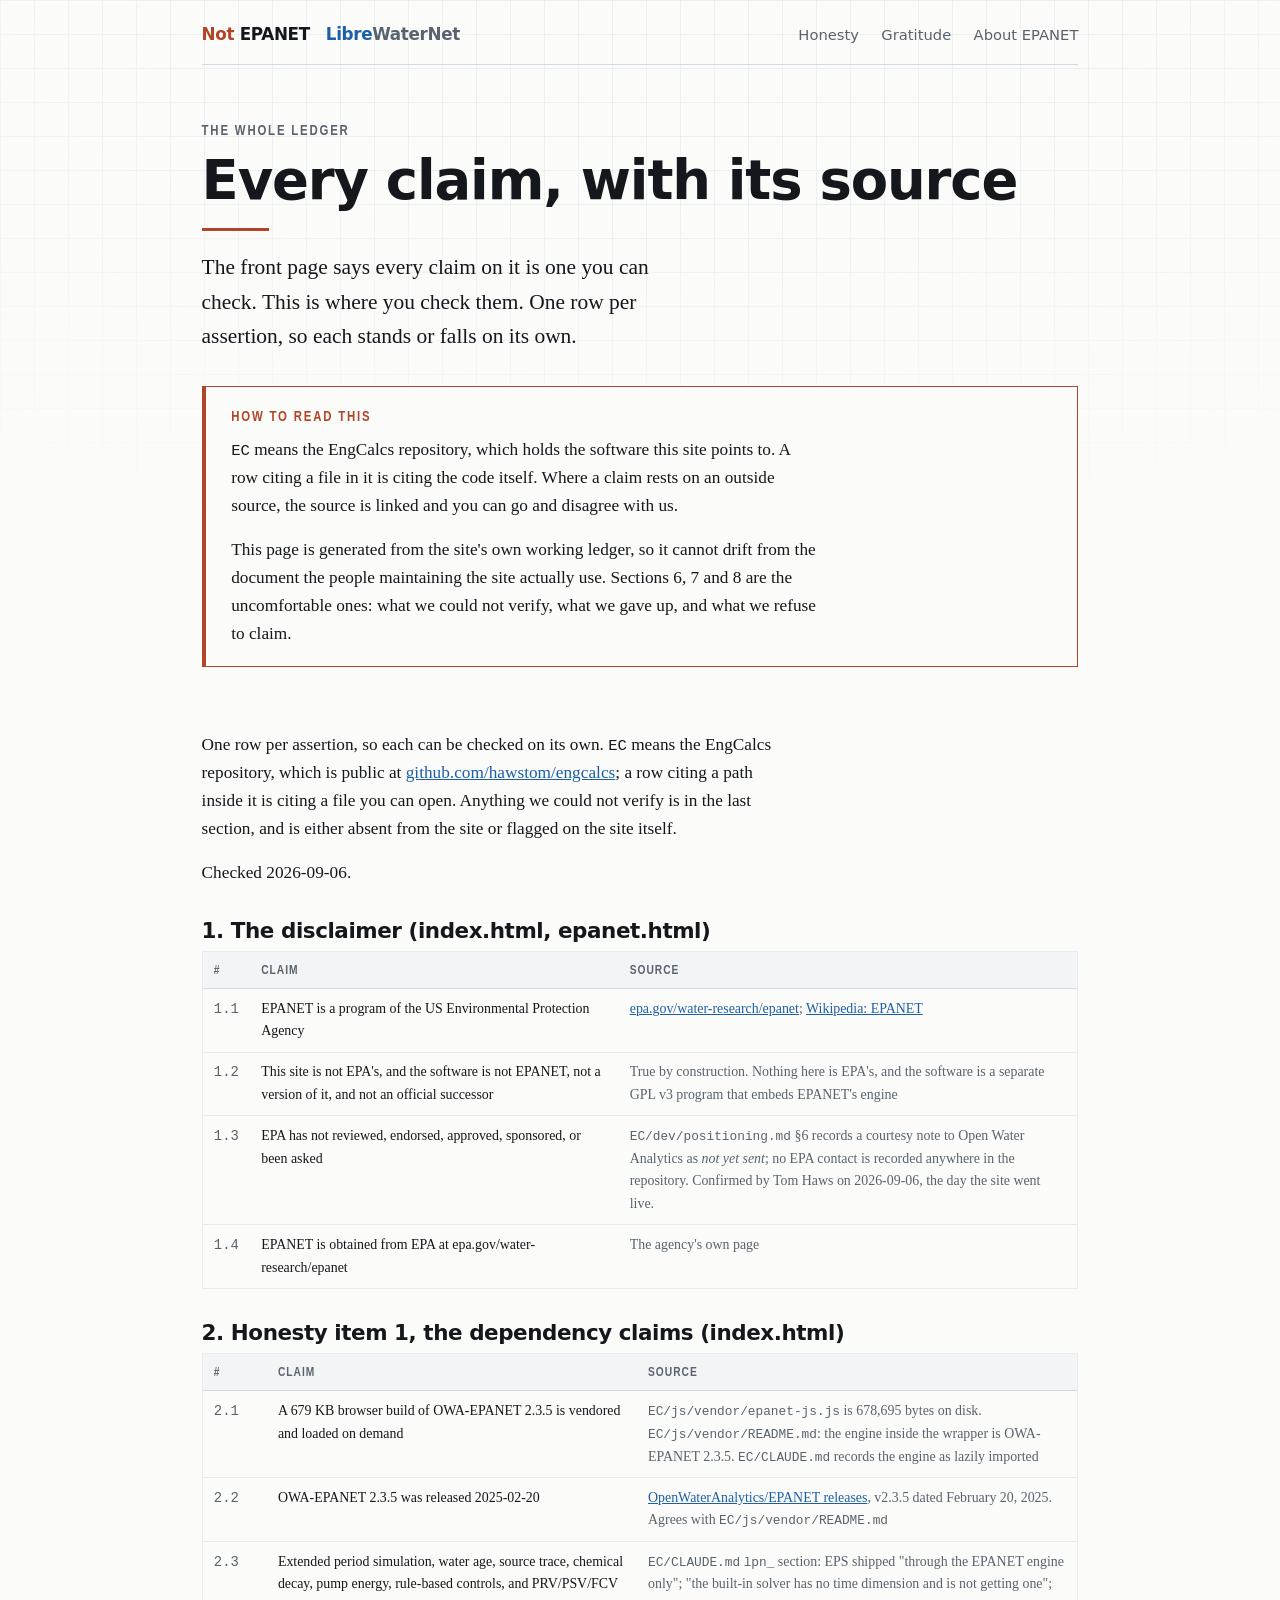
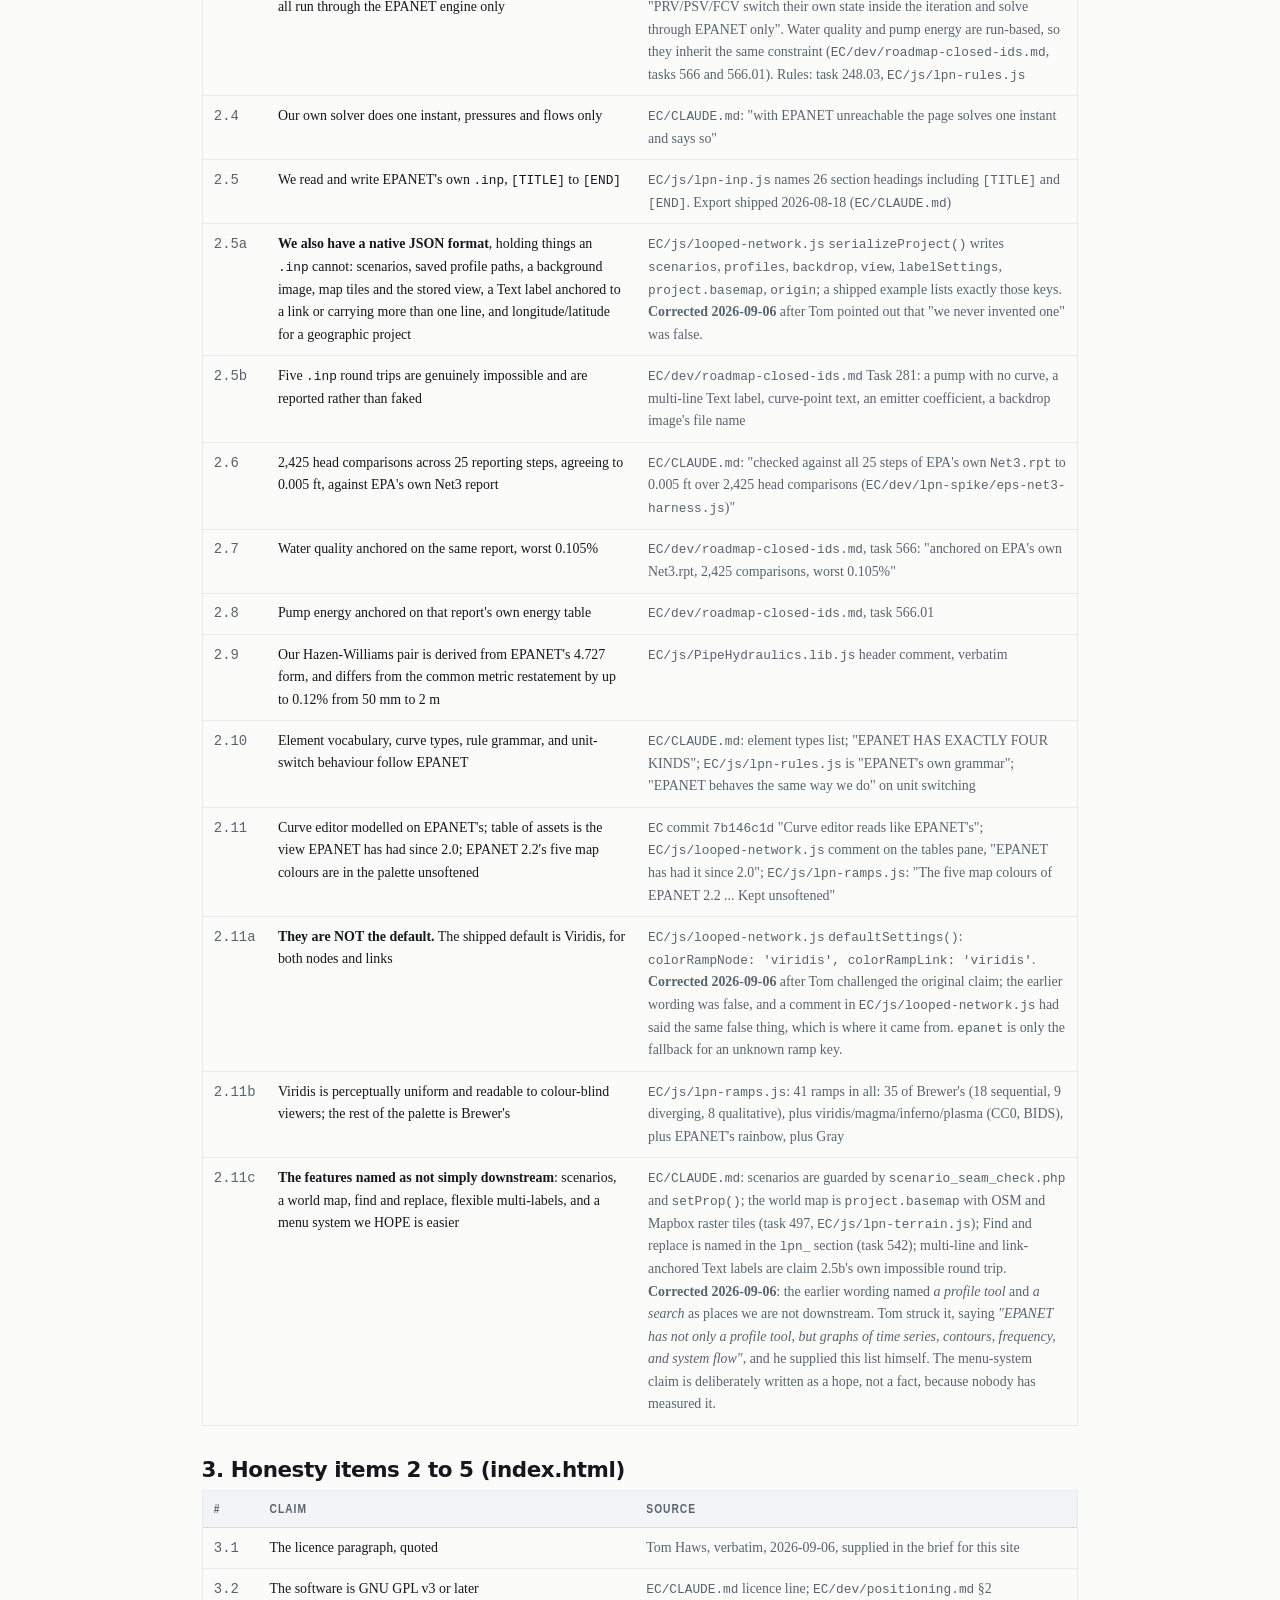
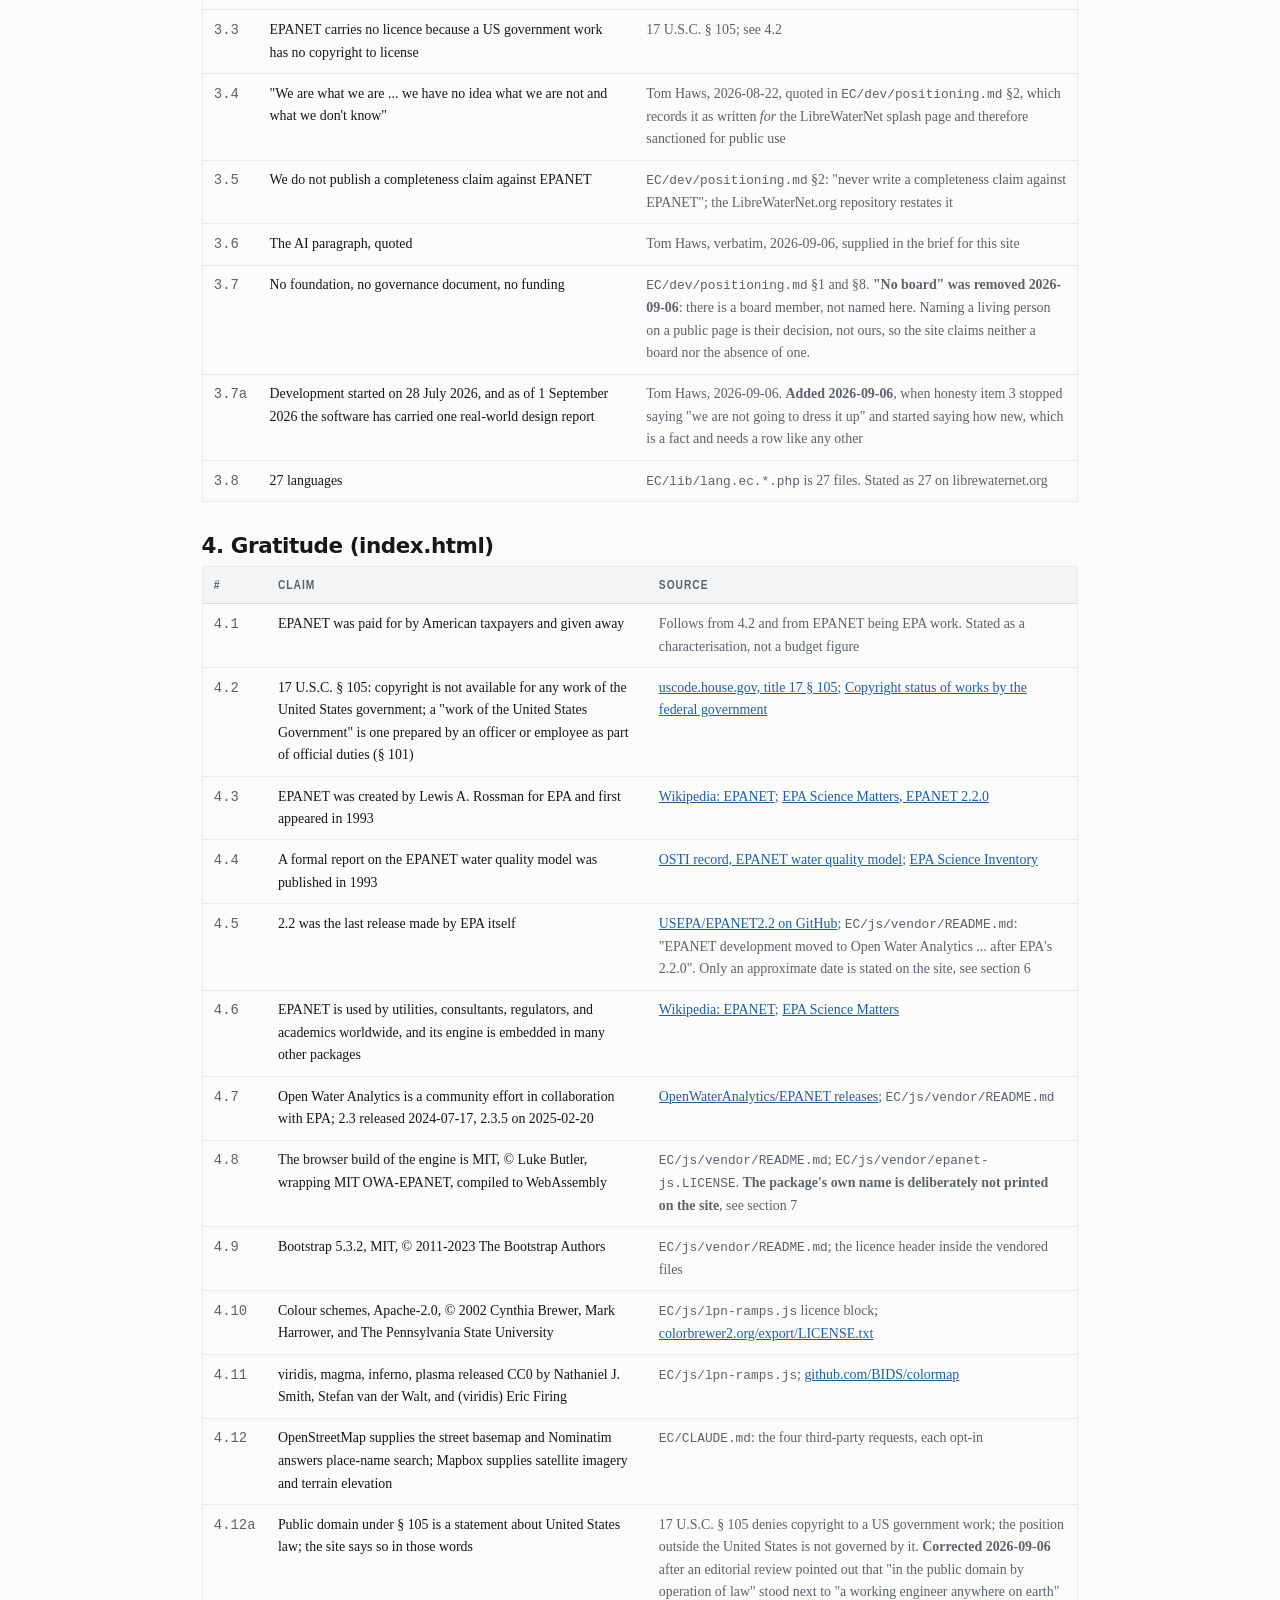
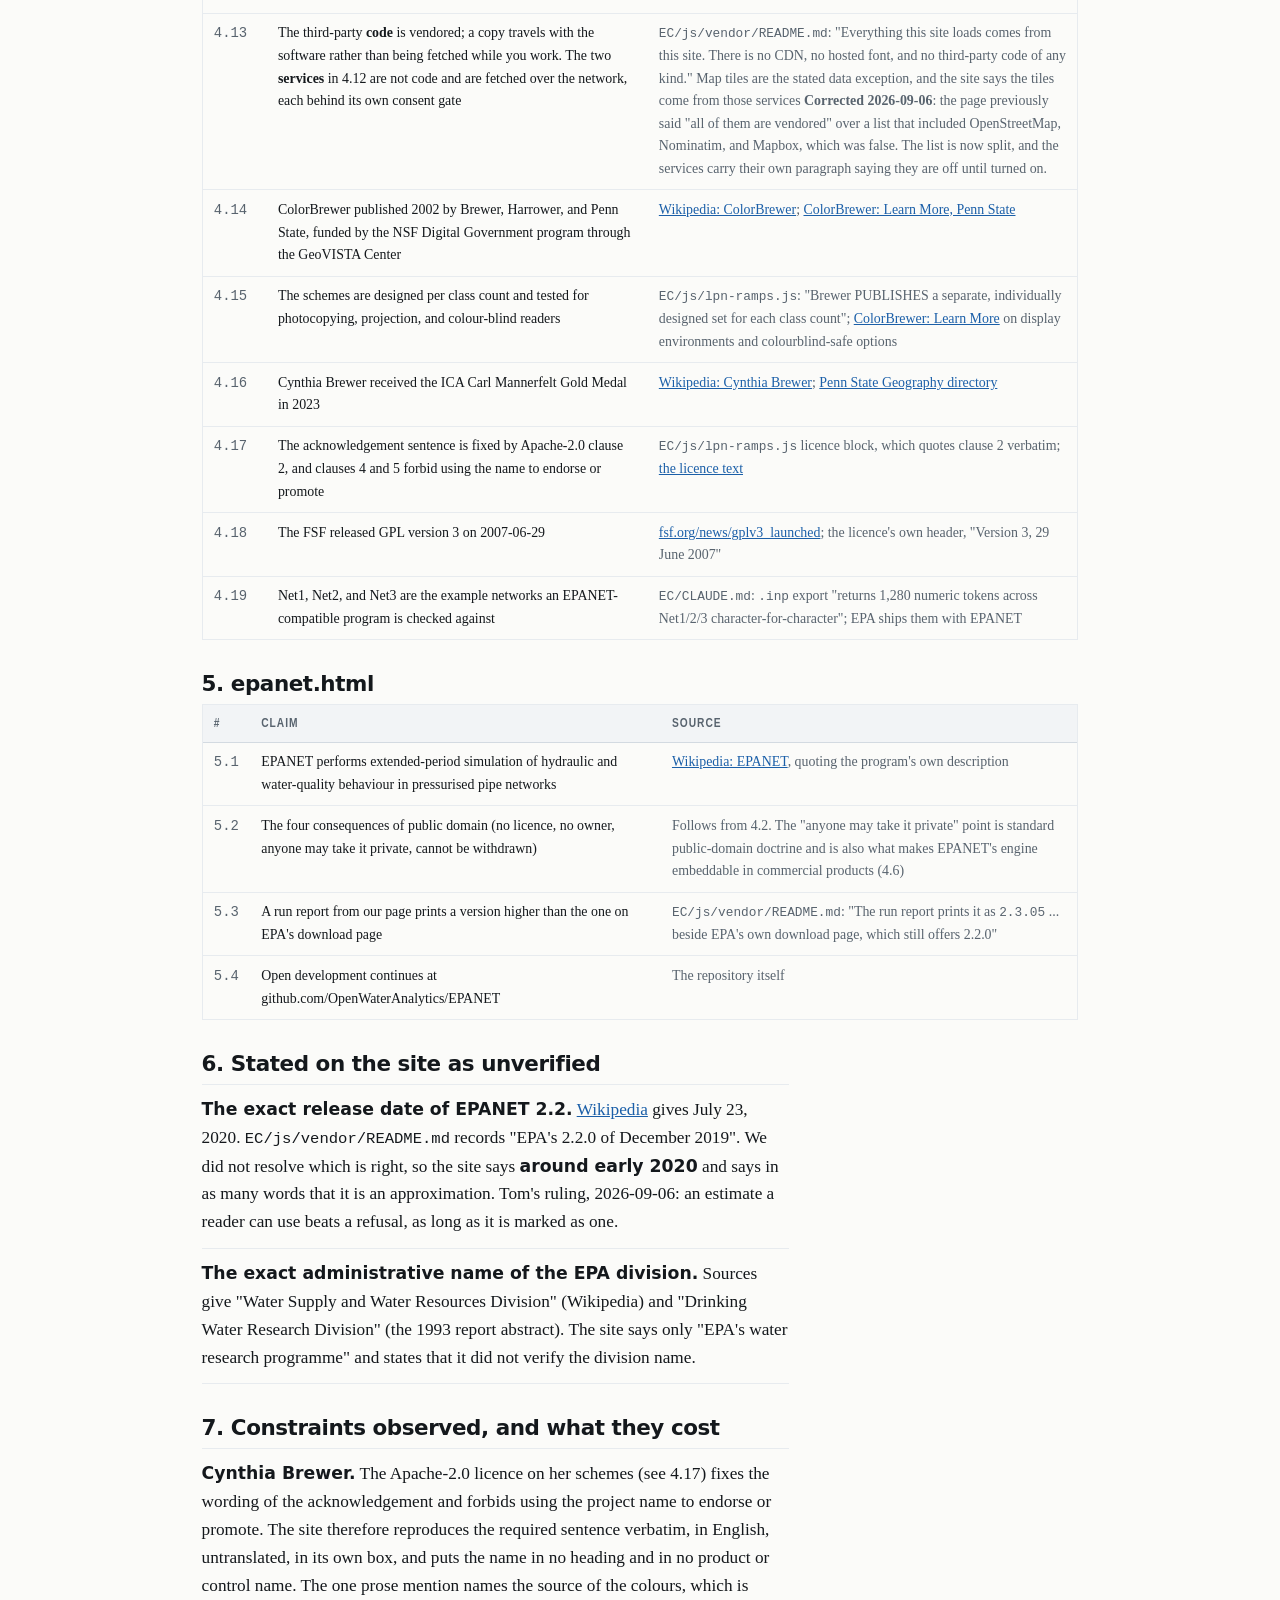
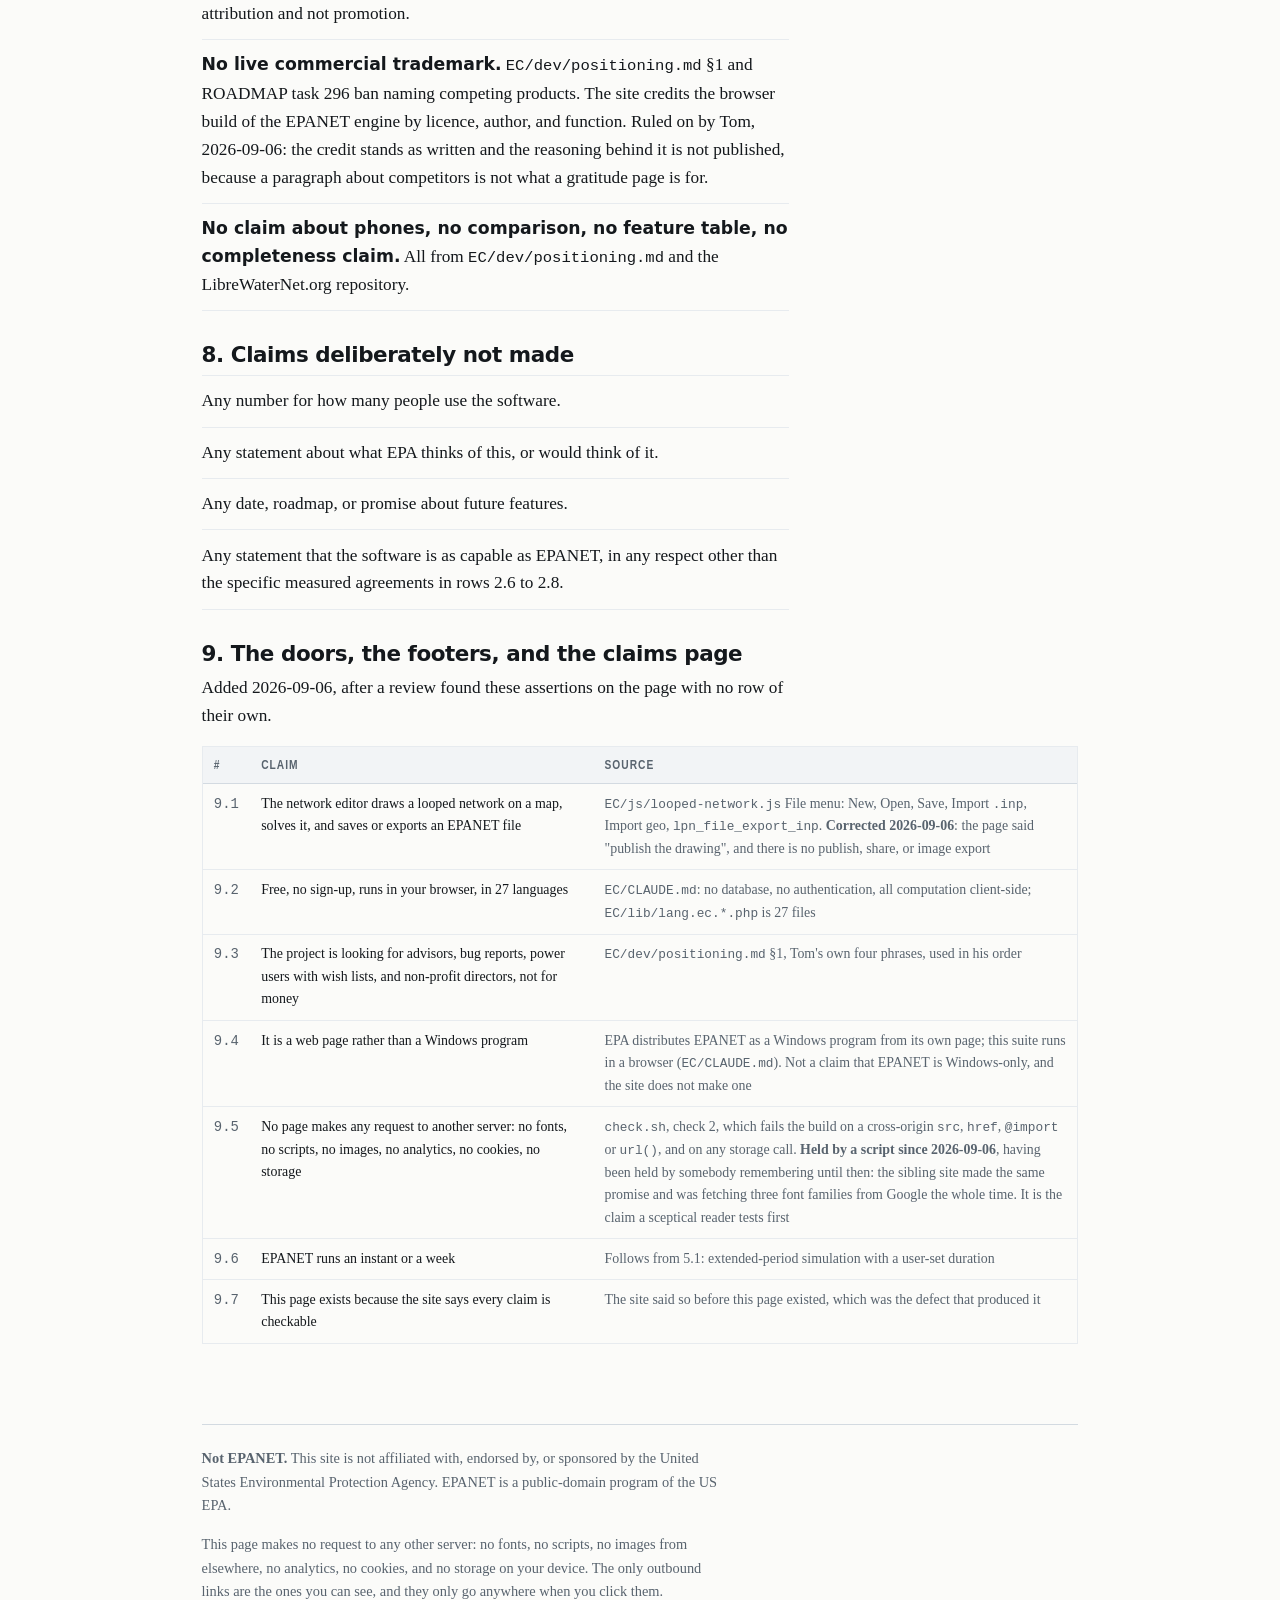
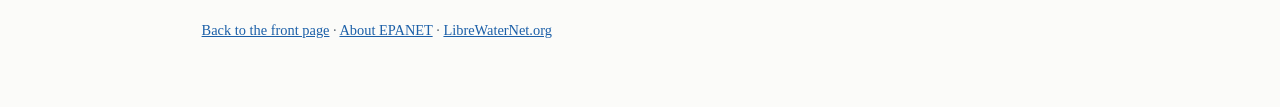
==== claims.html @ 39e4cb2d "Stop announcing the honesty; publish a ledger a stranger can open Co-Authored-By: Claude Opus 5 <nor" ====
<!doctype html>
<html lang="en">
<head>
<meta charset="utf-8">
<title>Every claim, with its source</title>
<meta name="viewport" content="width=device-width, initial-scale=1">
<meta name="description" content="Every factual assertion on not-epanet.org, one per row, with the source it rests on. Generated from the site's own claims ledger.">
<link rel="stylesheet" href="style.css">
</head>
<body>
<div class="sheet-bg" aria-hidden="true"></div>

<div class="sheet">

<header class="topbar">
	<div class="marks">
		<a class="wordmark" href="./"><span class="not">Not</span> EPANET</a>
		<a class="wordmark sister" href="https://librewaternet.org"><span class="libre">Libre</span>WaterNet</a>
	</div>
	<nav>
		<a href="index.html#honesty">Honesty</a>
		<a href="index.html#gratitude">Gratitude</a>
		<a href="epanet.html">About EPANET</a>
	</nav>
</header>

<main>

<div class="hero">
	<span class="label">The whole ledger</span>
	<h1>Every claim, with its source<span class="rule-under"></span></h1>
	<p class="lede">The front page says every claim on it is one you can check. This is where you
	check them. One row per assertion, so each stands or falls on its own.</p>

	<div class="disclaimer">
		<span class="label">How to read this</span>
		<p><code>EC</code> means the EngCalcs repository, which holds the software this site points
		to. A row citing a file in it is citing the code itself. Where a claim rests on an outside
		source, the source is linked and you can go and disagree with us.</p>
		<p>This page is generated from the site's own working ledger, so it cannot drift from the
		document the people maintaining the site actually use. Sections 6, 7 and 8 are the
		uncomfortable ones: what we could not verify, what we gave up, and what we refuse to claim.</p>
	</div>
</div>

<section>
<div class="item">
<p>One row per assertion, so each can be checked on its own. <code>EC</code> means the EngCalcs repository, which is public at <a href="https://github.com/hawstom/engcalcs">github.com/hawstom/engcalcs</a>; a row citing a path inside it is citing a file you can open. Anything we could not verify is in the last section, and is either absent from the site or flagged on the site itself.</p>
<p>Checked 2026-09-06.</p>
</div>
<div class="item">
<h3>1. The disclaimer (index.html, epanet.html)</h3>
<div class="table-scroll"><table>
<thead><tr><th>#</th><th>Claim</th><th>Source</th></tr></thead>
<tbody>
<tr><td>1.1</td><td>EPANET is a program of the US Environmental Protection Agency</td><td><a href="https://www.epa.gov/water-research/epanet">epa.gov/water-research/epanet</a>; <a href="https://en.wikipedia.org/wiki/EPANET">Wikipedia: EPANET</a></td></tr>
<tr><td>1.2</td><td>This site is not EPA's, and the software is not EPANET, not a version of it, and not an official successor</td><td>True by construction. Nothing here is EPA's, and the software is a separate GPL v3 program that embeds EPANET's engine</td></tr>
<tr><td>1.3</td><td>EPA has not reviewed, endorsed, approved, sponsored, or been asked</td><td><code>EC/dev/positioning.md</code> §6 records a courtesy note to Open Water Analytics as <i>not yet sent</i>; no EPA contact is recorded anywhere in the repository. Confirmed by Tom Haws on 2026-09-06, the day the site went live.</td></tr>
<tr><td>1.4</td><td>EPANET is obtained from EPA at epa.gov/water-research/epanet</td><td>The agency's own page</td></tr>
</tbody></table></div>
</div>
<div class="item">
<h3>2. Honesty item 1, the dependency claims (index.html)</h3>
<div class="table-scroll"><table>
<thead><tr><th>#</th><th>Claim</th><th>Source</th></tr></thead>
<tbody>
<tr><td>2.1</td><td>A 679 KB browser build of OWA-EPANET 2.3.5 is vendored and loaded on demand</td><td><code>EC/js/vendor/epanet-js.js</code> is 678,695 bytes on disk. <code>EC/js/vendor/README.md</code>: the engine inside the wrapper is OWA-EPANET 2.3.5. <code>EC/CLAUDE.md</code> records the engine as lazily imported</td></tr>
<tr><td>2.2</td><td>OWA-EPANET 2.3.5 was released 2025-02-20</td><td><a href="https://github.com/OpenWaterAnalytics/EPANET/releases">OpenWaterAnalytics/EPANET releases</a>, v2.3.5 dated February 20, 2025. Agrees with <code>EC/js/vendor/README.md</code></td></tr>
<tr><td>2.3</td><td>Extended period simulation, water age, source trace, chemical decay, pump energy, rule-based controls, and PRV/PSV/FCV all run through the EPANET engine only</td><td><code>EC/CLAUDE.md</code> <code>lpn_</code> section: EPS shipped "through the EPANET engine only"; "the built-in solver has no time dimension and is not getting one"; "PRV/PSV/FCV switch their own state inside the iteration and solve through EPANET only". Water quality and pump energy are run-based, so they inherit the same constraint (<code>EC/dev/roadmap-closed-ids.md</code>, tasks 566 and 566.01). Rules: task 248.03, <code>EC/js/lpn-rules.js</code></td></tr>
<tr><td>2.4</td><td>Our own solver does one instant, pressures and flows only</td><td><code>EC/CLAUDE.md</code>: "with EPANET unreachable the page solves one instant and says so"</td></tr>
<tr><td>2.5</td><td>We read and write EPANET's own <code>.inp</code>, <code>[TITLE]</code> to <code>[END]</code></td><td><code>EC/js/lpn-inp.js</code> names 26 section headings including <code>[TITLE]</code> and <code>[END]</code>. Export shipped 2026-08-18 (<code>EC/CLAUDE.md</code>)</td></tr>
<tr><td>2.5a</td><td><b>We also have a native JSON format</b>, holding things an <code>.inp</code> cannot: scenarios, saved profile paths, a background image, map tiles and the stored view, a Text label anchored to a link or carrying more than one line, and longitude/latitude for a geographic project</td><td><code>EC/js/looped-network.js</code> <code>serializeProject()</code> writes <code>scenarios</code>, <code>profiles</code>, <code>backdrop</code>, <code>view</code>, <code>labelSettings</code>, <code>project.basemap</code>, <code>origin</code>; a shipped example lists exactly those keys. <b>Corrected 2026-09-06</b> after Tom pointed out that "we never invented one" was false.</td></tr>
<tr><td>2.5b</td><td>Five <code>.inp</code> round trips are genuinely impossible and are reported rather than faked</td><td><code>EC/dev/roadmap-closed-ids.md</code> Task 281: a pump with no curve, a multi-line Text label, curve-point text, an emitter coefficient, a backdrop image's file name</td></tr>
<tr><td>2.6</td><td>2,425 head comparisons across 25 reporting steps, agreeing to 0.005 ft, against EPA's own Net3 report</td><td><code>EC/CLAUDE.md</code>: "checked against all 25 steps of EPA's own <code>Net3.rpt</code> to 0.005 ft over 2,425 head comparisons (<code>EC/dev/lpn-spike/eps-net3-harness.js</code>)"</td></tr>
<tr><td>2.7</td><td>Water quality anchored on the same report, worst 0.105%</td><td><code>EC/dev/roadmap-closed-ids.md</code>, task 566: "anchored on EPA's own Net3.rpt, 2,425 comparisons, worst 0.105%"</td></tr>
<tr><td>2.8</td><td>Pump energy anchored on that report's own energy table</td><td><code>EC/dev/roadmap-closed-ids.md</code>, task 566.01</td></tr>
<tr><td>2.9</td><td>Our Hazen-Williams pair is derived from EPANET's 4.727 form, and differs from the common metric restatement by up to 0.12% from 50 mm to 2 m</td><td><code>EC/js/PipeHydraulics.lib.js</code> header comment, verbatim</td></tr>
<tr><td>2.10</td><td>Element vocabulary, curve types, rule grammar, and unit-switch behaviour follow EPANET</td><td><code>EC/CLAUDE.md</code>: element types list; "EPANET HAS EXACTLY FOUR KINDS"; <code>EC/js/lpn-rules.js</code> is "EPANET's own grammar"; "EPANET behaves the same way we do" on unit switching</td></tr>
<tr><td>2.11</td><td>Curve editor modelled on EPANET's; table of assets is the view EPANET has had since 2.0; EPANET 2.2's five map colours are in the palette unsoftened</td><td><code>EC</code> commit <code>7b146c1d</code> "Curve editor reads like EPANET's"; <code>EC/js/looped-network.js</code> comment on the tables pane, "EPANET has had it since 2.0"; <code>EC/js/lpn-ramps.js</code>: "The five map colours of EPANET 2.2 ... Kept unsoftened"</td></tr>
<tr><td>2.11a</td><td><b>They are NOT the default.</b> The shipped default is Viridis, for both nodes and links</td><td><code>EC/js/looped-network.js</code> <code>defaultSettings()</code>: <code>colorRampNode: 'viridis', colorRampLink: 'viridis'</code>. <b>Corrected 2026-09-06</b> after Tom challenged the original claim; the earlier wording was false, and a comment in <code>EC/js/looped-network.js</code> had said the same false thing, which is where it came from. <code>epanet</code> is only the fallback for an unknown ramp key.</td></tr>
<tr><td>2.11b</td><td>Viridis is perceptually uniform and readable to colour-blind viewers; the rest of the palette is Brewer's</td><td><code>EC/js/lpn-ramps.js</code>: 41 ramps in all: 35 of Brewer's (18 sequential, 9 diverging, 8 qualitative), plus viridis/magma/inferno/plasma (CC0, BIDS), plus EPANET's rainbow, plus Gray</td></tr>
<tr><td>2.11c</td><td><b>The features named as not simply downstream</b>: scenarios, a world map, find and replace, flexible multi-labels, and a menu system we HOPE is easier</td><td><code>EC/CLAUDE.md</code>: scenarios are guarded by <code>scenario_seam_check.php</code> and <code>setProp()</code>; the world map is <code>project.basemap</code> with OSM and Mapbox raster tiles (task 497, <code>EC/js/lpn-terrain.js</code>); Find and replace is named in the <code>lpn_</code> section (task 542); multi-line and link-anchored Text labels are claim 2.5b's own impossible round trip. <b>Corrected 2026-09-06</b>: the earlier wording named <i>a profile tool</i> and <i>a search</i> as places we are not downstream. Tom struck it, saying <i>"EPANET has not only a profile tool, but graphs of time series, contours, frequency, and system flow"</i>, and he supplied this list himself. The menu-system claim is deliberately written as a hope, not a fact, because nobody has measured it.</td></tr>
</tbody></table></div>
</div>
<div class="item">
<h3>3. Honesty items 2 to 5 (index.html)</h3>
<div class="table-scroll"><table>
<thead><tr><th>#</th><th>Claim</th><th>Source</th></tr></thead>
<tbody>
<tr><td>3.1</td><td>The licence paragraph, quoted</td><td>Tom Haws, verbatim, 2026-09-06, supplied in the brief for this site</td></tr>
<tr><td>3.2</td><td>The software is GNU GPL v3 or later</td><td><code>EC/CLAUDE.md</code> licence line; <code>EC/dev/positioning.md</code> §2</td></tr>
<tr><td>3.3</td><td>EPANET carries no licence because a US government work has no copyright to license</td><td>17 U.S.C. § 105; see 4.2</td></tr>
<tr><td>3.4</td><td>"We are what we are ... we have no idea what we are not and what we don't know"</td><td>Tom Haws, 2026-08-22, quoted in <code>EC/dev/positioning.md</code> §2, which records it as written <i>for</i> the LibreWaterNet splash page and therefore sanctioned for public use</td></tr>
<tr><td>3.5</td><td>We do not publish a completeness claim against EPANET</td><td><code>EC/dev/positioning.md</code> §2: "never write a completeness claim against EPANET"; the LibreWaterNet.org repository restates it</td></tr>
<tr><td>3.6</td><td>The AI paragraph, quoted</td><td>Tom Haws, verbatim, 2026-09-06, supplied in the brief for this site</td></tr>
<tr><td>3.7</td><td>No foundation, no governance document, no funding</td><td><code>EC/dev/positioning.md</code> §1 and §8. <b>"No board" was removed 2026-09-06</b>: there is a board member, not named here. Naming a living person on a public page is their decision, not ours, so the site claims neither a board nor the absence of one.</td></tr>
<tr><td>3.7a</td><td>Development started on 28 July 2026, and as of 1 September 2026 the software has carried one real-world design report</td><td>Tom Haws, 2026-09-06. <b>Added 2026-09-06</b>, when honesty item 3 stopped saying "we are not going to dress it up" and started saying how new, which is a fact and needs a row like any other</td></tr>
<tr><td>3.8</td><td>27 languages</td><td><code>EC/lib/lang.ec.*.php</code> is 27 files. Stated as 27 on librewaternet.org</td></tr>
</tbody></table></div>
</div>
<div class="item">
<h3>4. Gratitude (index.html)</h3>
<div class="table-scroll"><table>
<thead><tr><th>#</th><th>Claim</th><th>Source</th></tr></thead>
<tbody>
<tr><td>4.1</td><td>EPANET was paid for by American taxpayers and given away</td><td>Follows from 4.2 and from EPANET being EPA work. Stated as a characterisation, not a budget figure</td></tr>
<tr><td>4.2</td><td>17 U.S.C. § 105: copyright is not available for any work of the United States government; a "work of the United States Government" is one prepared by an officer or employee as part of official duties (§ 101)</td><td><a href="https://uscode.house.gov/view.xhtml?req=%28title%3A17+section%3A105+edition%3Aprelim%29">uscode.house.gov, title 17 § 105</a>; <a href="https://en.wikipedia.org/wiki/Copyright_status_of_works_by_the_federal_government_of_the_United_States">Copyright status of works by the federal government</a></td></tr>
<tr><td>4.3</td><td>EPANET was created by Lewis A. Rossman for EPA and first appeared in 1993</td><td><a href="https://en.wikipedia.org/wiki/EPANET">Wikipedia: EPANET</a>; <a href="https://www.epa.gov/sciencematters/epanet-220-epa-and-water-community-collaboration">EPA Science Matters, EPANET 2.2.0</a></td></tr>
<tr><td>4.4</td><td>A formal report on the EPANET water quality model was published in 1993</td><td><a href="https://www.osti.gov/biblio/5795398">OSTI record, EPANET water quality model</a>; <a href="https://cfpub.epa.gov/si/si_public_record_Report.cfm?Lab=NRMRL&amp;dirEntryID=44860">EPA Science Inventory</a></td></tr>
<tr><td>4.5</td><td>2.2 was the last release made by EPA itself</td><td><a href="https://github.com/USEPA/EPANET2.2">USEPA/EPANET2.2 on GitHub</a>; <code>EC/js/vendor/README.md</code>: "EPANET development moved to Open Water Analytics ... after EPA's 2.2.0". Only an approximate date is stated on the site, see section 6</td></tr>
<tr><td>4.6</td><td>EPANET is used by utilities, consultants, regulators, and academics worldwide, and its engine is embedded in many other packages</td><td><a href="https://en.wikipedia.org/wiki/EPANET">Wikipedia: EPANET</a>; <a href="https://www.epa.gov/sciencematters/epanet-220-epa-and-water-community-collaboration">EPA Science Matters</a></td></tr>
<tr><td>4.7</td><td>Open Water Analytics is a community effort in collaboration with EPA; 2.3 released 2024-07-17, 2.3.5 on 2025-02-20</td><td><a href="https://github.com/OpenWaterAnalytics/EPANET/releases">OpenWaterAnalytics/EPANET releases</a>; <code>EC/js/vendor/README.md</code></td></tr>
<tr><td>4.8</td><td>The browser build of the engine is MIT, © Luke Butler, wrapping MIT OWA-EPANET, compiled to WebAssembly</td><td><code>EC/js/vendor/README.md</code>; <code>EC/js/vendor/epanet-js.LICENSE</code>. <b>The package's own name is deliberately not printed on the site</b>, see section 7</td></tr>
<tr><td>4.9</td><td>Bootstrap 5.3.2, MIT, © 2011-2023 The Bootstrap Authors</td><td><code>EC/js/vendor/README.md</code>; the licence header inside the vendored files</td></tr>
<tr><td>4.10</td><td>Colour schemes, Apache-2.0, © 2002 Cynthia Brewer, Mark Harrower, and The Pennsylvania State University</td><td><code>EC/js/lpn-ramps.js</code> licence block; <a href="https://colorbrewer2.org/export/LICENSE.txt">colorbrewer2.org/export/LICENSE.txt</a></td></tr>
<tr><td>4.11</td><td>viridis, magma, inferno, plasma released CC0 by Nathaniel J. Smith, Stefan van der Walt, and (viridis) Eric Firing</td><td><code>EC/js/lpn-ramps.js</code>; <a href="https://github.com/BIDS/colormap">github.com/BIDS/colormap</a></td></tr>
<tr><td>4.12</td><td>OpenStreetMap supplies the street basemap and Nominatim answers place-name search; Mapbox supplies satellite imagery and terrain elevation</td><td><code>EC/CLAUDE.md</code>: the four third-party requests, each opt-in</td></tr>
<tr><td>4.12a</td><td>Public domain under § 105 is a statement about United States law; the site says so in those words</td><td>17 U.S.C. § 105 denies copyright to a US government work; the position outside the United States is not governed by it. <b>Corrected 2026-09-06</b> after an editorial review pointed out that "in the public domain by operation of law" stood next to "a working engineer anywhere on earth"</td></tr>
<tr><td>4.13</td><td>The third-party <b>code</b> is vendored; a copy travels with the software rather than being fetched while you work. The two <b>services</b> in 4.12 are not code and are fetched over the network, each behind its own consent gate</td><td><code>EC/js/vendor/README.md</code>: "Everything this site loads comes from this site. There is no CDN, no hosted font, and no third-party code of any kind." Map tiles are the stated data exception, and the site says the tiles come from those services  <b>Corrected 2026-09-06</b>: the page previously said "all of them are vendored" over a list that included OpenStreetMap, Nominatim, and Mapbox, which was false. The list is now split, and the services carry their own paragraph saying they are off until turned on.</td></tr>
<tr><td>4.14</td><td>ColorBrewer published 2002 by Brewer, Harrower, and Penn State, funded by the NSF Digital Government program through the GeoVISTA Center</td><td><a href="https://en.wikipedia.org/wiki/ColorBrewer">Wikipedia: ColorBrewer</a>; <a href="https://www.personal.psu.edu/cab38/ColorBrewer/ColorBrewer_learnMore.html">ColorBrewer: Learn More, Penn State</a></td></tr>
<tr><td>4.15</td><td>The schemes are designed per class count and tested for photocopying, projection, and colour-blind readers</td><td><code>EC/js/lpn-ramps.js</code>: "Brewer PUBLISHES a separate, individually designed set for each class count"; <a href="https://www.personal.psu.edu/cab38/ColorBrewer/ColorBrewer_learnMore.html">ColorBrewer: Learn More</a> on display environments and colourblind-safe options</td></tr>
<tr><td>4.16</td><td>Cynthia Brewer received the ICA Carl Mannerfelt Gold Medal in 2023</td><td><a href="https://en.wikipedia.org/wiki/Cynthia_Brewer">Wikipedia: Cynthia Brewer</a>; <a href="https://www.geog.psu.edu/directory/cynthia-brewer">Penn State Geography directory</a></td></tr>
<tr><td>4.17</td><td>The acknowledgement sentence is fixed by Apache-2.0 clause 2, and clauses 4 and 5 forbid using the name to endorse or promote</td><td><code>EC/js/lpn-ramps.js</code> licence block, which quotes clause 2 verbatim; <a href="https://colorbrewer2.org/export/LICENSE.txt">the licence text</a></td></tr>
<tr><td>4.18</td><td>The FSF released GPL version 3 on 2007-06-29</td><td><a href="https://www.fsf.org/news/gplv3_launched">fsf.org/news/gplv3_launched</a>; the licence's own header, "Version 3, 29 June 2007"</td></tr>
<tr><td>4.19</td><td>Net1, Net2, and Net3 are the example networks an EPANET-compatible program is checked against</td><td><code>EC/CLAUDE.md</code>: <code>.inp</code> export "returns 1,280 numeric tokens across Net1/2/3 character-for-character"; EPA ships them with EPANET</td></tr>
</tbody></table></div>
</div>
<div class="item">
<h3>5. epanet.html</h3>
<div class="table-scroll"><table>
<thead><tr><th>#</th><th>Claim</th><th>Source</th></tr></thead>
<tbody>
<tr><td>5.1</td><td>EPANET performs extended-period simulation of hydraulic and water-quality behaviour in pressurised pipe networks</td><td><a href="https://en.wikipedia.org/wiki/EPANET">Wikipedia: EPANET</a>, quoting the program's own description</td></tr>
<tr><td>5.2</td><td>The four consequences of public domain (no licence, no owner, anyone may take it private, cannot be withdrawn)</td><td>Follows from 4.2. The "anyone may take it private" point is standard public-domain doctrine and is also what makes EPANET's engine embeddable in commercial products (4.6)</td></tr>
<tr><td>5.3</td><td>A run report from our page prints a version higher than the one on EPA's download page</td><td><code>EC/js/vendor/README.md</code>: "The run report prints it as <code>2.3.05</code> ... beside EPA's own download page, which still offers 2.2.0"</td></tr>
<tr><td>5.4</td><td>Open development continues at github.com/OpenWaterAnalytics/EPANET</td><td>The repository itself</td></tr>
</tbody></table></div>
</div>
<div class="item">
<h3>6. Stated on the site as unverified</h3>
<ul class="facts"><li><b>The exact release date of EPANET 2.2.</b> <a href="https://en.wikipedia.org/wiki/EPANET">Wikipedia</a> gives July 23, 2020. <code>EC/js/vendor/README.md</code> records "EPA's 2.2.0 of December 2019". We did not resolve which is right, so the site says <b>around early 2020</b> and says in as many words that it is an approximation. Tom's ruling, 2026-09-06: an estimate a reader can use beats a refusal, as long as it is marked as one.</li><li><b>The exact administrative name of the EPA division.</b> Sources give "Water Supply and Water Resources Division" (Wikipedia) and "Drinking Water Research Division" (the 1993 report abstract). The site says only "EPA's water research programme" and states that it did not verify the division name.</li></ul>
</div>
<div class="item">
<h3>7. Constraints observed, and what they cost</h3>
<ul class="facts"><li><b>Cynthia Brewer.</b> The Apache-2.0 licence on her schemes (see 4.17) fixes the wording of the acknowledgement and forbids using the project name to endorse or promote. The site therefore reproduces the required sentence verbatim, in English, untranslated, in its own box, and puts the name in no heading and in no product or control name. The one prose mention names the source of the colours, which is attribution and not promotion.</li><li><b>No live commercial trademark.</b> <code>EC/dev/positioning.md</code> §1 and ROADMAP task 296 ban naming competing products. The site credits the browser build of the EPANET engine by licence, author, and function. Ruled on by Tom, 2026-09-06: the credit stands as written and the reasoning behind it is not published, because a paragraph about competitors is not what a gratitude page is for.</li><li><b>No claim about phones, no comparison, no feature table, no completeness claim.</b> All from <code>EC/dev/positioning.md</code> and the LibreWaterNet.org repository.</li></ul>
</div>
<div class="item">
<h3>8. Claims deliberately not made</h3>
<ul class="facts"><li>Any number for how many people use the software.</li><li>Any statement about what EPA thinks of this, or would think of it.</li><li>Any date, roadmap, or promise about future features.</li><li>Any statement that the software is as capable as EPANET, in any respect other than the specific measured agreements in rows 2.6 to 2.8.</li></ul>
</div>
<div class="item">
<h3>9. The doors, the footers, and the claims page</h3>
<p>Added 2026-09-06, after a review found these assertions on the page with no row of their own.</p>
<div class="table-scroll"><table>
<thead><tr><th>#</th><th>Claim</th><th>Source</th></tr></thead>
<tbody>
<tr><td>9.1</td><td>The network editor draws a looped network on a map, solves it, and saves or exports an EPANET file</td><td><code>EC/js/looped-network.js</code> File menu: New, Open, Save, Import <code>.inp</code>, Import geo, <code>lpn_file_export_inp</code>. <b>Corrected 2026-09-06</b>: the page said "publish the drawing", and there is no publish, share, or image export</td></tr>
<tr><td>9.2</td><td>Free, no sign-up, runs in your browser, in 27 languages</td><td><code>EC/CLAUDE.md</code>: no database, no authentication, all computation client-side; <code>EC/lib/lang.ec.*.php</code> is 27 files</td></tr>
<tr><td>9.3</td><td>The project is looking for advisors, bug reports, power users with wish lists, and non-profit directors, not for money</td><td><code>EC/dev/positioning.md</code> §1, Tom's own four phrases, used in his order</td></tr>
<tr><td>9.4</td><td>It is a web page rather than a Windows program</td><td>EPA distributes EPANET as a Windows program from its own page; this suite runs in a browser (<code>EC/CLAUDE.md</code>). Not a claim that EPANET is Windows-only, and the site does not make one</td></tr>
<tr><td>9.5</td><td>No page makes any request to another server: no fonts, no scripts, no images, no analytics, no cookies, no storage</td><td><code>check.sh</code>, check 2, which fails the build on a cross-origin <code>src</code>, <code>href</code>, <code>@import</code> or <code>url()</code>, and on any storage call. <b>Held by a script since 2026-09-06</b>, having been held by somebody remembering until then: the sibling site made the same promise and was fetching three font families from Google the whole time. It is the claim a sceptical reader tests first</td></tr>
<tr><td>9.6</td><td>EPANET runs an instant or a week</td><td>Follows from 5.1: extended-period simulation with a user-set duration</td></tr>
<tr><td>9.7</td><td>This page exists because the site says every claim is checkable</td><td>The site said so before this page existed, which was the defect that produced it</td></tr>
</tbody></table></div>
</div>
</section>

</main>

<footer>
	<p><b>Not EPANET.</b> This site is not affiliated with, endorsed by, or sponsored by the
	United States Environmental Protection Agency. EPANET is a public-domain program of the
	US EPA.</p>
	<p>This page makes no request to any other server: no fonts, no scripts, no images from
	elsewhere, no analytics, no cookies, and no storage on your device. The only outbound
	links are the ones you can see, and they only go anywhere when you click them.</p>
	<p><a href="index.html">Back to the front page</a> &middot;
	<a href="epanet.html">About EPANET</a> &middot;
	<a href="https://librewaternet.org">LibreWaterNet.org</a></p>
</footer>

</div>
</body>
</html>
---- style.css ----
/* ============================================================================
   Not EPANET -- gateway site.

   A SIBLING of librewaternet.org, not a departure: the same drawing-sheet
   material (hairline frame, faint grid, condensed drafting labels, black ink
   and water blue, one red pencil accent). Two deliberate differences:

     1. NO WEB FONTS. That site links Google Fonts; this one may make no
        external request of any kind, because the first thing a reader of a
        page about honesty checks is the network tab. System stacks only.
     2. The page is quieter. This is a doorway, not a shop window, so the
        type scale tops out well below the sibling's hero.
   ========================================================================= */

:root {
	--paper:      #FBFBF9;
	--paper-2:    #F2F4F6;
	--ink:        #14181C;
	--ink-2:      #58636E;
	--rule:       #D3DAE1;
	--rule-soft:  #E7EBEF;
	--water:      #1B5FA8;
	--water-soft: #E6EFF8;
	/* Red pencil. An engineer marks up a drawing in red; here it appears only
	   on the disclaimer rule and on a correction mark, nowhere else. */
	--pencil:     #B24428;

	--sheet-max: 960px;
	--step--1: clamp(.79rem, .75rem + .16vw, .87rem);
	--step-0:  clamp(1rem, .96rem + .2vw, 1.08rem);
	--step-1:  clamp(1.14rem, 1.06rem + .38vw, 1.34rem);
	--step-2:  clamp(1.5rem, 1.3rem + .9vw, 2rem);
	--step-3:  clamp(2rem, 1.5rem + 2.4vw, 3.4rem);

	--serif: Georgia, "Iowan Old Style", "Times New Roman", Times, serif;
	--sans: system-ui, -apple-system, "Segoe UI", Roboto, Helvetica, Arial, sans-serif;
	/* The sibling site loads Barlow Condensed from Google Fonts; this one may make no
	   external request, so the name is kept only for a reader who already has it and the
	   stack is expected to fall through. Where it falls all the way to --sans the eyebrows
	   and buttons render wider than drawn. That is accepted; a request is not. */
	--cond: "Barlow Condensed", "Archivo Narrow", "Arial Narrow", "Liberation Sans Narrow", var(--sans);
	--mono: ui-monospace, SFMono-Regular, Menlo, Consolas, "Liberation Mono", monospace;

	color-scheme: light;
}
@media (prefers-color-scheme: dark) {
	:root:not([data-theme="light"]) {
		--paper:      #10151A;
		--paper-2:    #171E25;
		--ink:        #E8EDF2;
		--ink-2:      #97A4B1;
		--rule:       #2C3841;
		--rule-soft:  #1E262E;
		--water:      #6FA8DC;
		--water-soft: #17242F;
		--pencil:     #E0745A;
		color-scheme: dark;
	}
}
:root[data-theme="dark"] {
	--paper:      #10151A;
	--paper-2:    #171E25;
	--ink:        #E8EDF2;
	--ink-2:      #97A4B1;
	--rule:       #2C3841;
	--rule-soft:  #1E262E;
	--water:      #6FA8DC;
	--water-soft: #17242F;
	--pencil:     #E0745A;
	color-scheme: dark;
}

* { box-sizing: border-box; }

/* A bare URL in running text is longer than a narrow phone is wide, and the page must never
   scroll sideways. Applied at the root rather than to .mono alone, because the same hazard
   appears wherever a domain or a file name is quoted. */
body { overflow-wrap: anywhere; }

body {
	margin: 0;
	background: var(--paper);
	color: var(--ink);
	font-family: var(--serif);
	font-size: var(--step-0);
	line-height: 1.62;
	-webkit-text-size-adjust: 100%;
}

/* The faint drafting grid, as on the sibling site. */
.sheet-bg {
	position: fixed; inset: 0; z-index: -1; pointer-events: none;
	background-image:
		linear-gradient(to right, var(--rule-soft) 1px, transparent 1px),
		linear-gradient(to bottom, var(--rule-soft) 1px, transparent 1px);
	background-size: 34px 34px;
	opacity: .7;
	-webkit-mask-image: radial-gradient(ellipse 120% 80% at 50% 0%, #000 30%, transparent 78%);
	mask-image: radial-gradient(ellipse 120% 80% at 50% 0%, #000 30%, transparent 78%);
}

.sheet {
	max-width: var(--sheet-max);
	margin: 0 auto;
	padding: 0 clamp(1rem, 4vw, 2.6rem);
}

h1, h2, h3 {
	font-family: var(--sans);
	margin: 0;
	line-height: 1.12;
	letter-spacing: -.02em;
	text-wrap: balance;
}
h1 { font-size: var(--step-3); font-weight: 800; }
h2 { font-size: var(--step-2); font-weight: 700; }
h3 { font-size: var(--step-1); font-weight: 650; }

p { margin: 0 0 1rem; max-width: 68ch; }
a { color: var(--water); }
a:hover, a:focus-visible { color: var(--pencil); }

.label {
	font-family: var(--cond);
	font-weight: 600;
	text-transform: uppercase;
	letter-spacing: .13em;
	font-size: var(--step--1);
	color: var(--ink-2);
	margin: 0 0 .55rem;
	display: block;
}

/* --- header ------------------------------------------------------------- */
.topbar {
	display: flex; align-items: baseline; justify-content: space-between;
	gap: 1rem; flex-wrap: wrap;
	padding: 1.3rem 0 1rem;
	border-bottom: 1px solid var(--rule);
}
.wordmark {
	font-family: var(--sans);
	font-weight: 800; font-size: 1.05rem;
	letter-spacing: -.02em;
	color: var(--ink); text-decoration: none;
}
.wordmark .not { color: var(--pencil); }

/* **TWO WORDMARKS, ONE UPPER-LEFT.** The sister site's name sits beside our own, quieter
   than it but built from the same parts, so the pair reads as two doors rather than as a
   brand and an advertisement. It wraps before the nav does, because on a narrow screen the
   thing a reader needs first is still "where am I". */
.marks { display: flex; align-items: baseline; gap: 1rem; flex-wrap: wrap; }
.marks .sister { font-weight: 700; color: var(--ink-2); }
.marks .sister .libre { color: var(--water); }
.marks .sister:hover, .marks .sister:focus-visible { color: var(--ink); }
.topbar nav { display: flex; gap: 1.4rem; flex-wrap: wrap; }
.topbar nav a { color: var(--ink-2); text-decoration: none; font-family: var(--sans); font-size: .92rem; }
.topbar nav a:hover, .topbar nav a:focus-visible { color: var(--water); }

/* --- the disclaimer, which is the whole point of the site ---------------- */
.hero { padding: clamp(2rem, 5vw, 3.4rem) 0 0; }
.hero h1 .rule-under {
	display: block; width: 4.2rem; height: 3px;
	background: var(--pencil); margin: 1rem 0 0;
}
.lede { font-size: var(--step-1); max-width: 46ch; margin: 1.2rem 0 0; }

.disclaimer {
	margin: 2rem 0 0;
	border: 1px solid var(--pencil);
	border-left-width: 4px;
	background: var(--paper);
	padding: 1.1rem clamp(1rem, 3vw, 1.6rem);
}
.disclaimer p:last-child { margin-bottom: 0; }
.disclaimer .label { color: var(--pencil); }

/* --- the two doors ------------------------------------------------------ */
.doors {
	display: grid; gap: 1rem; margin: 2.2rem 0 0;
	grid-template-columns: 1fr;
}
@media (min-width: 720px) { .doors { grid-template-columns: 1fr 1fr; } }
.door {
	border: 1px solid var(--rule);
	background: var(--paper);
	padding: 1.2rem clamp(1rem, 3vw, 1.5rem);
	display: flex; flex-direction: column;
}
.door h3 { margin-bottom: .5rem; }
.door p { font-size: .96rem; flex: 1; }
.btn {
	align-self: flex-start;
	font-family: var(--cond);
	font-weight: 600; text-transform: uppercase; letter-spacing: .1em;
	font-size: 1rem;
	padding: .62rem 1.3rem;
	border: 1px solid var(--water);
	background: var(--water); color: var(--paper);
	text-decoration: none;
}
.btn:hover, .btn:focus-visible { background: var(--ink); border-color: var(--ink); color: var(--paper); }

/* --- sections ----------------------------------------------------------- */
section { padding: clamp(2.4rem, 6vw, 4rem) 0 0; }
.sec-head { border-top: 1px solid var(--rule); padding-top: 1.2rem; margin-bottom: 1.4rem; }
.sec-head h2 { max-width: 24ch; }
.sec-head .sub { color: var(--ink-2); margin: .6rem 0 0; }

.item { margin: 0 0 2rem; }
.item h3 { margin-bottom: .5rem; }
.item:last-child { margin-bottom: 0; }

blockquote {
	margin: 0 0 1rem;
	padding: 0 0 0 1.1rem;
	border-left: 3px solid var(--water);
	color: var(--ink);
	font-style: italic;
}
blockquote p:last-child { margin-bottom: 0; }
blockquote .attrib { font-style: normal; font-family: var(--sans); font-size: .88rem; color: var(--ink-2); display: block; margin-top: .5rem; }

/* A measured fact, set apart so it can be checked one at a time. */
.facts { list-style: none; margin: 0 0 1rem; padding: 0; max-width: 68ch; }
.facts li {
	border-top: 1px solid var(--rule-soft);
	padding: .7rem 0;
}
.facts li:last-child { border-bottom: 1px solid var(--rule-soft); }
.facts b { font-family: var(--sans); font-weight: 650; }
code, .mono { font-family: var(--mono); font-size: .9em; }

/* The licence-required acknowledgement and other fine print. */
.finewords {
	font-size: .9rem; color: var(--ink-2);
	background: var(--paper-2);
	border: 1px solid var(--rule-soft);
	padding: .8rem 1rem;
	max-width: 68ch;
}
.finewords p { margin: 0; max-width: none; }

/* ---------------------------------------------------------------------------
   The claims ledger (claims.html). A table is the right shape here and not a
   decorative one: the page's whole argument is that each assertion stands on
   its own line and can be checked without reading the ones around it.

   The source column carries long citations and bare file paths, so the table
   gets its own horizontal scroll rather than letting the sheet scroll sideways.
   -------------------------------------------------------------------------- */
.table-scroll {
	overflow-x: auto;
	margin: 0 0 1.4rem;
	border: 1px solid var(--rule-soft);
}
.table-scroll table {
	border-collapse: collapse;
	width: 100%;
	min-width: 34rem;
	font-size: var(--step--1);
	background: var(--paper);
}
.table-scroll th {
	font-family: var(--cond);
	text-transform: uppercase;
	letter-spacing: .08em;
	font-size: .78rem;
	font-weight: 600;
	color: var(--ink-2);
	text-align: left;
	padding: .5rem .7rem;
	border-bottom: 1px solid var(--rule);
	background: var(--paper-2);
	white-space: nowrap;
}
.table-scroll td {
	padding: .55rem .7rem;
	border-bottom: 1px solid var(--rule-soft);
	vertical-align: top;
}
.table-scroll tr:last-child td { border-bottom: 0; }
/* The claim number is the row's name; keep the digits aligned and unwrapped. */
.table-scroll td:first-child {
	font-family: var(--mono);
	font-variant-numeric: tabular-nums;
	white-space: nowrap;
	color: var(--ink-2);
}
.table-scroll td:nth-child(2) { min-width: 16rem; }
.table-scroll td:last-child { color: var(--ink-2); }
.table-scroll code { font-size: .92em; }

footer {
	margin-top: clamp(3rem, 8vw, 5rem);
	border-top: 1px solid var(--rule);
	padding: 1.4rem 0 3rem;
	font-size: .9rem;
	color: var(--ink-2);
}
footer p { max-width: 72ch; }

/* The three reasons for using EPANET's name, in the disclaimer box (2026-09-06). Numbered because
   the reader is being told there are exactly three and that none is being held back; a bulleted
   list would let the third one look like an afterthought instead of an equal. */
.reasons {
	margin: 0.6rem 0;
	padding-inline-start: 1.4rem;
}
.reasons li {
	margin-bottom: 0.45rem;
}

/* A qualification attached to a claim: the part that stops the claim being too flattering. Set
   slightly quieter than the claim but NOT hidden and NOT collapsible, because on this page in
   particular the qualification is the point. */
.qualify {
	display: block;
	margin-top: 0.4rem;
	opacity: 0.88;
}
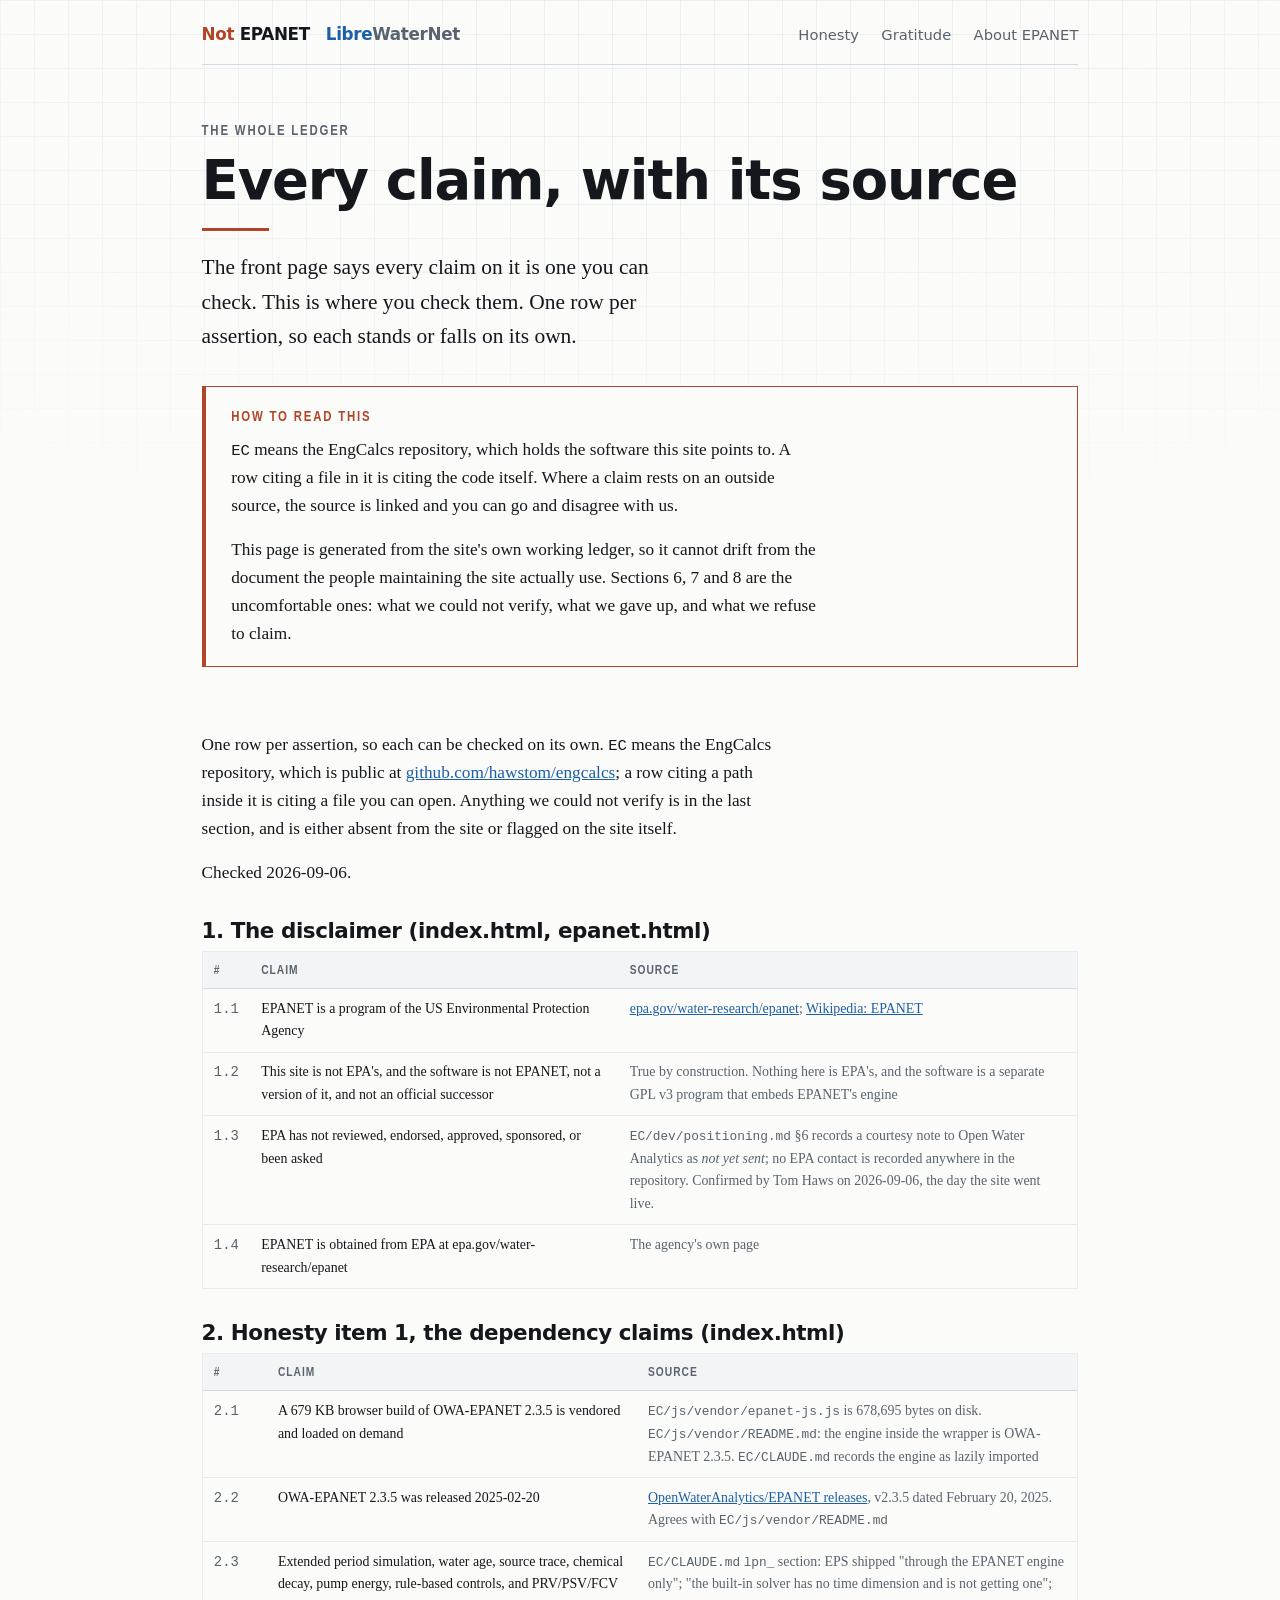
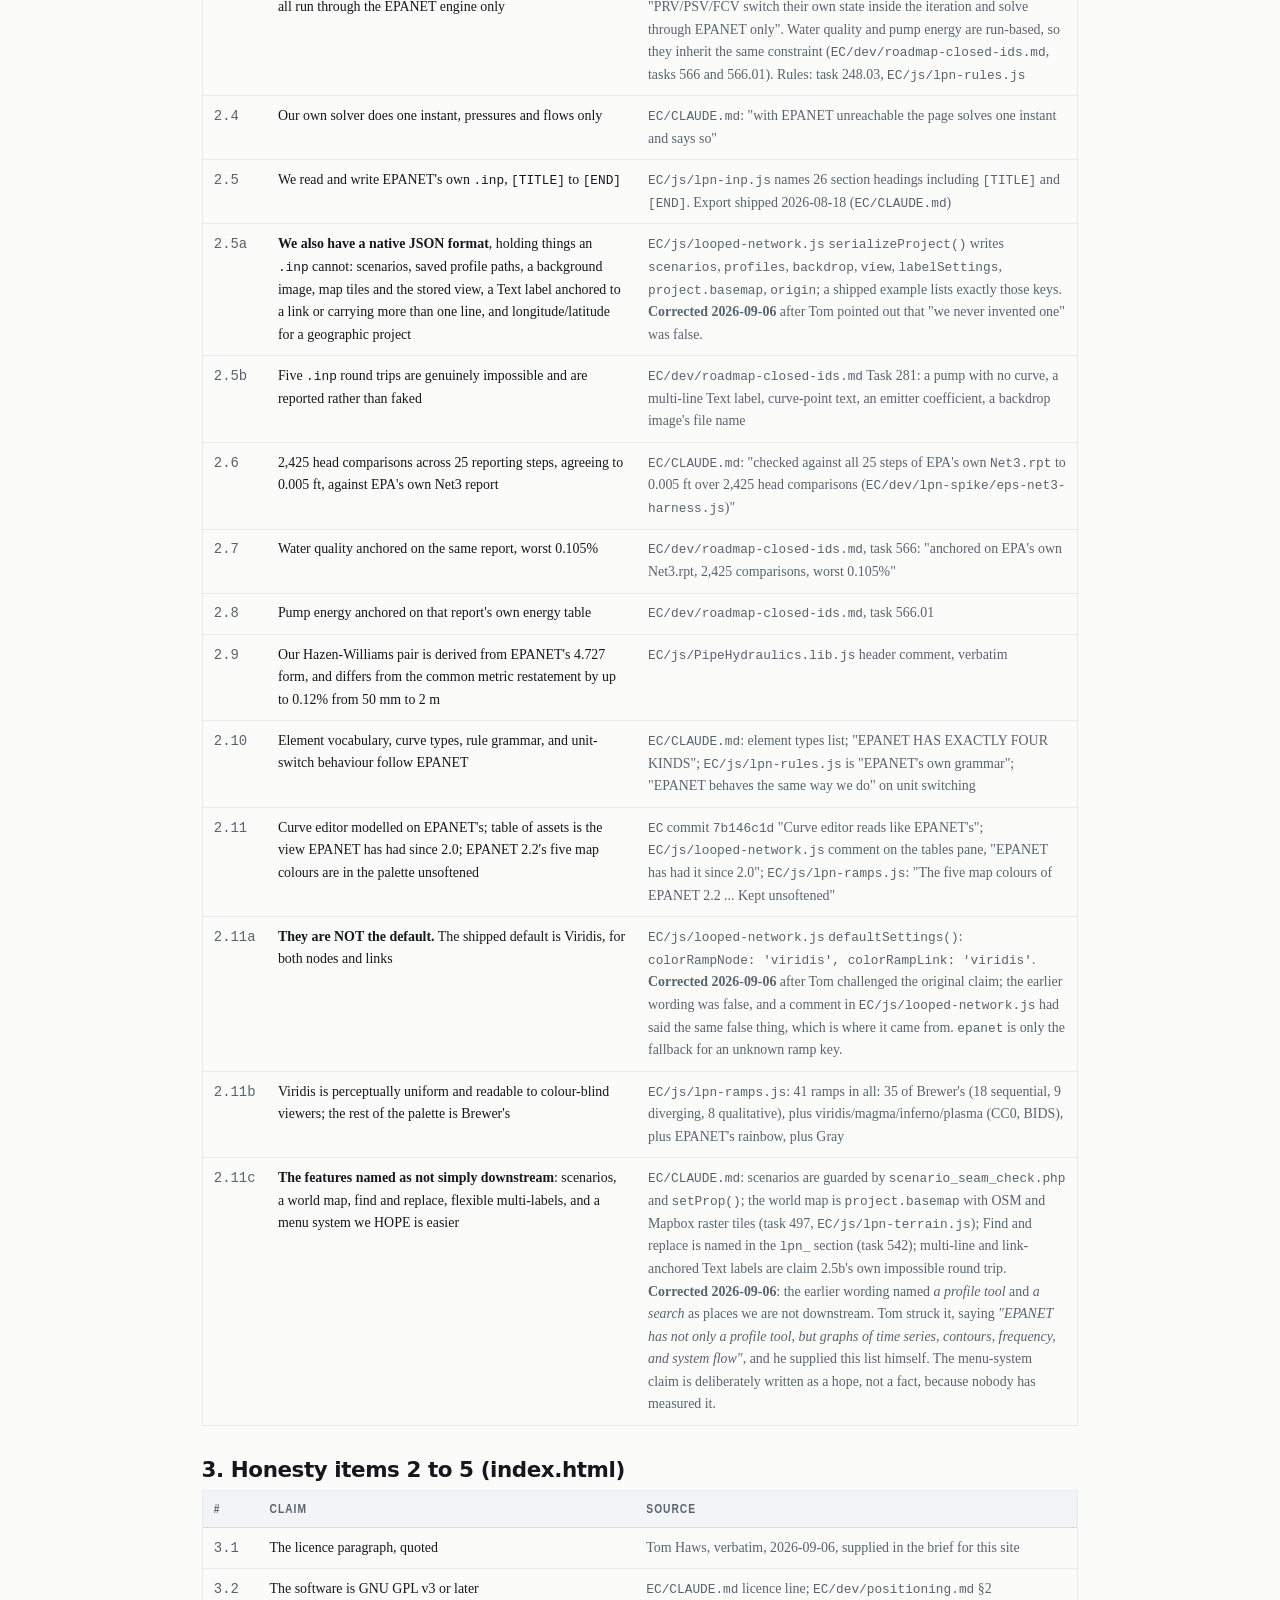
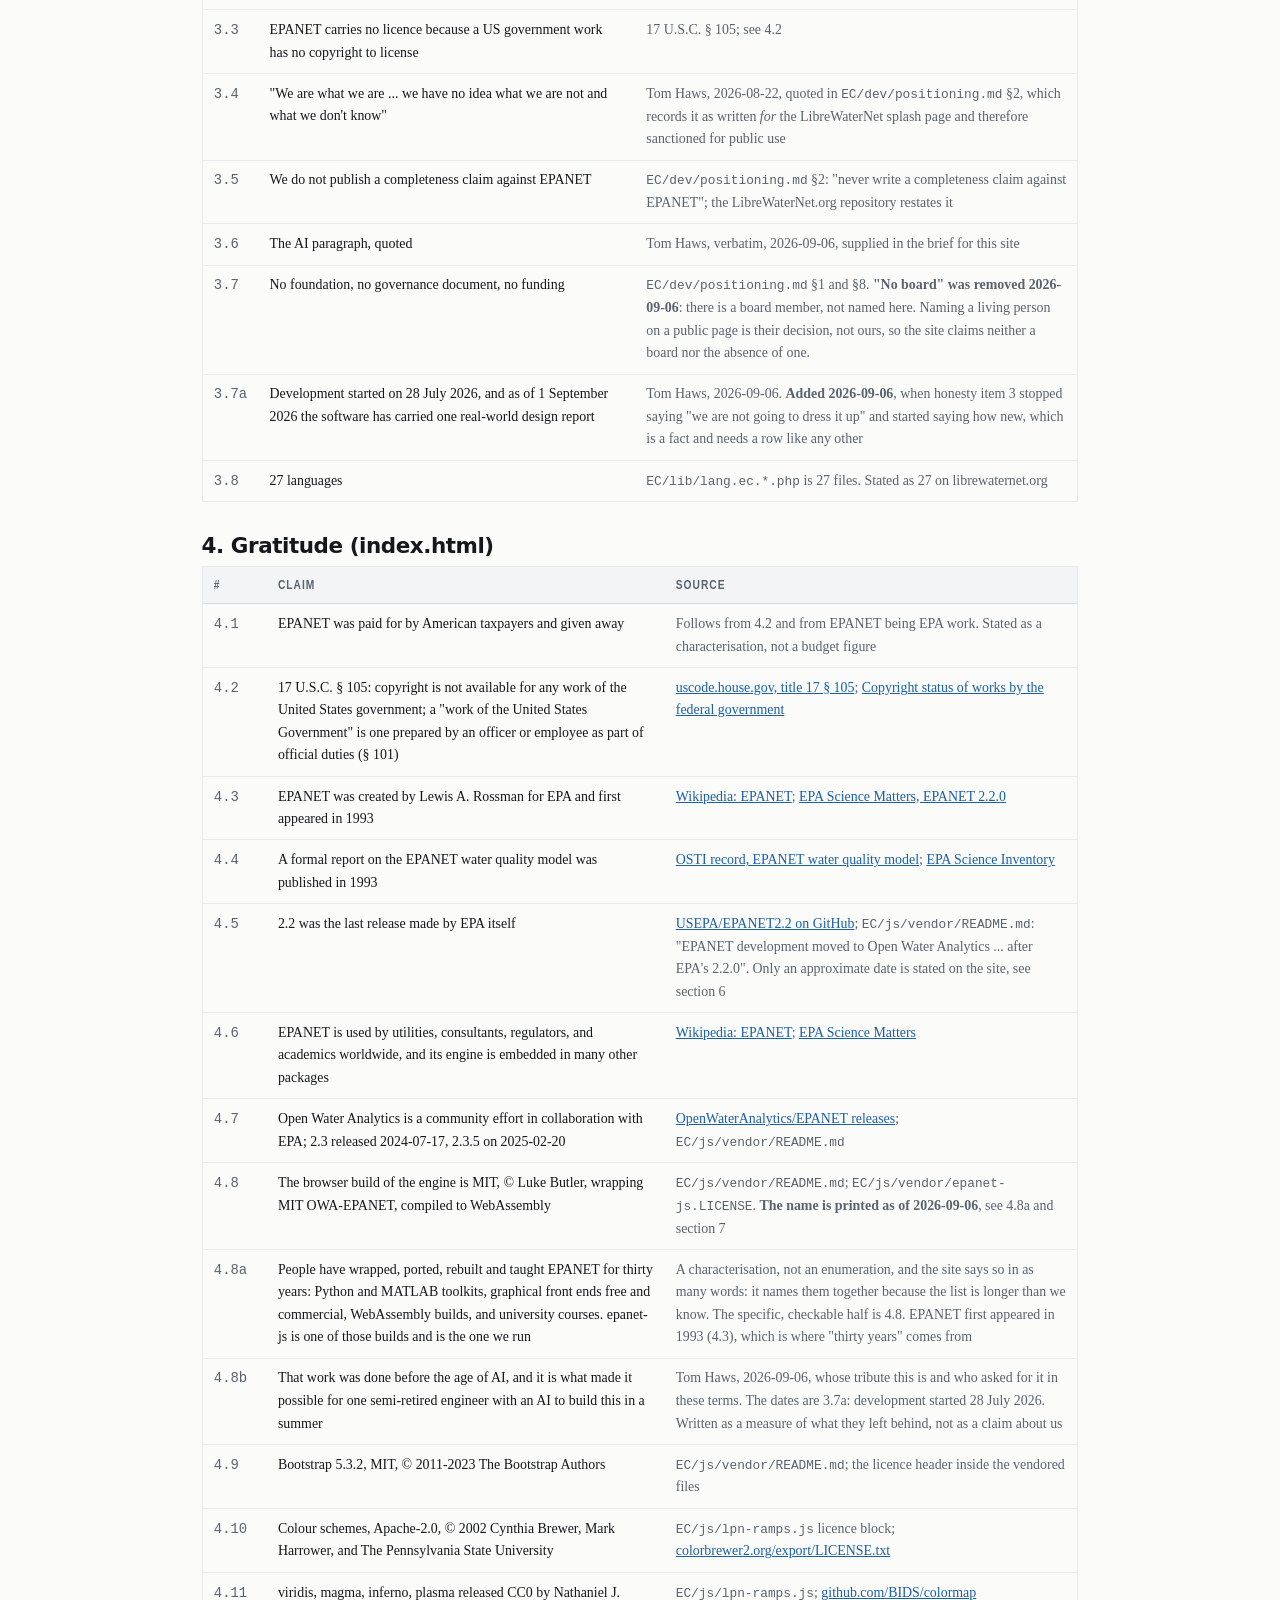
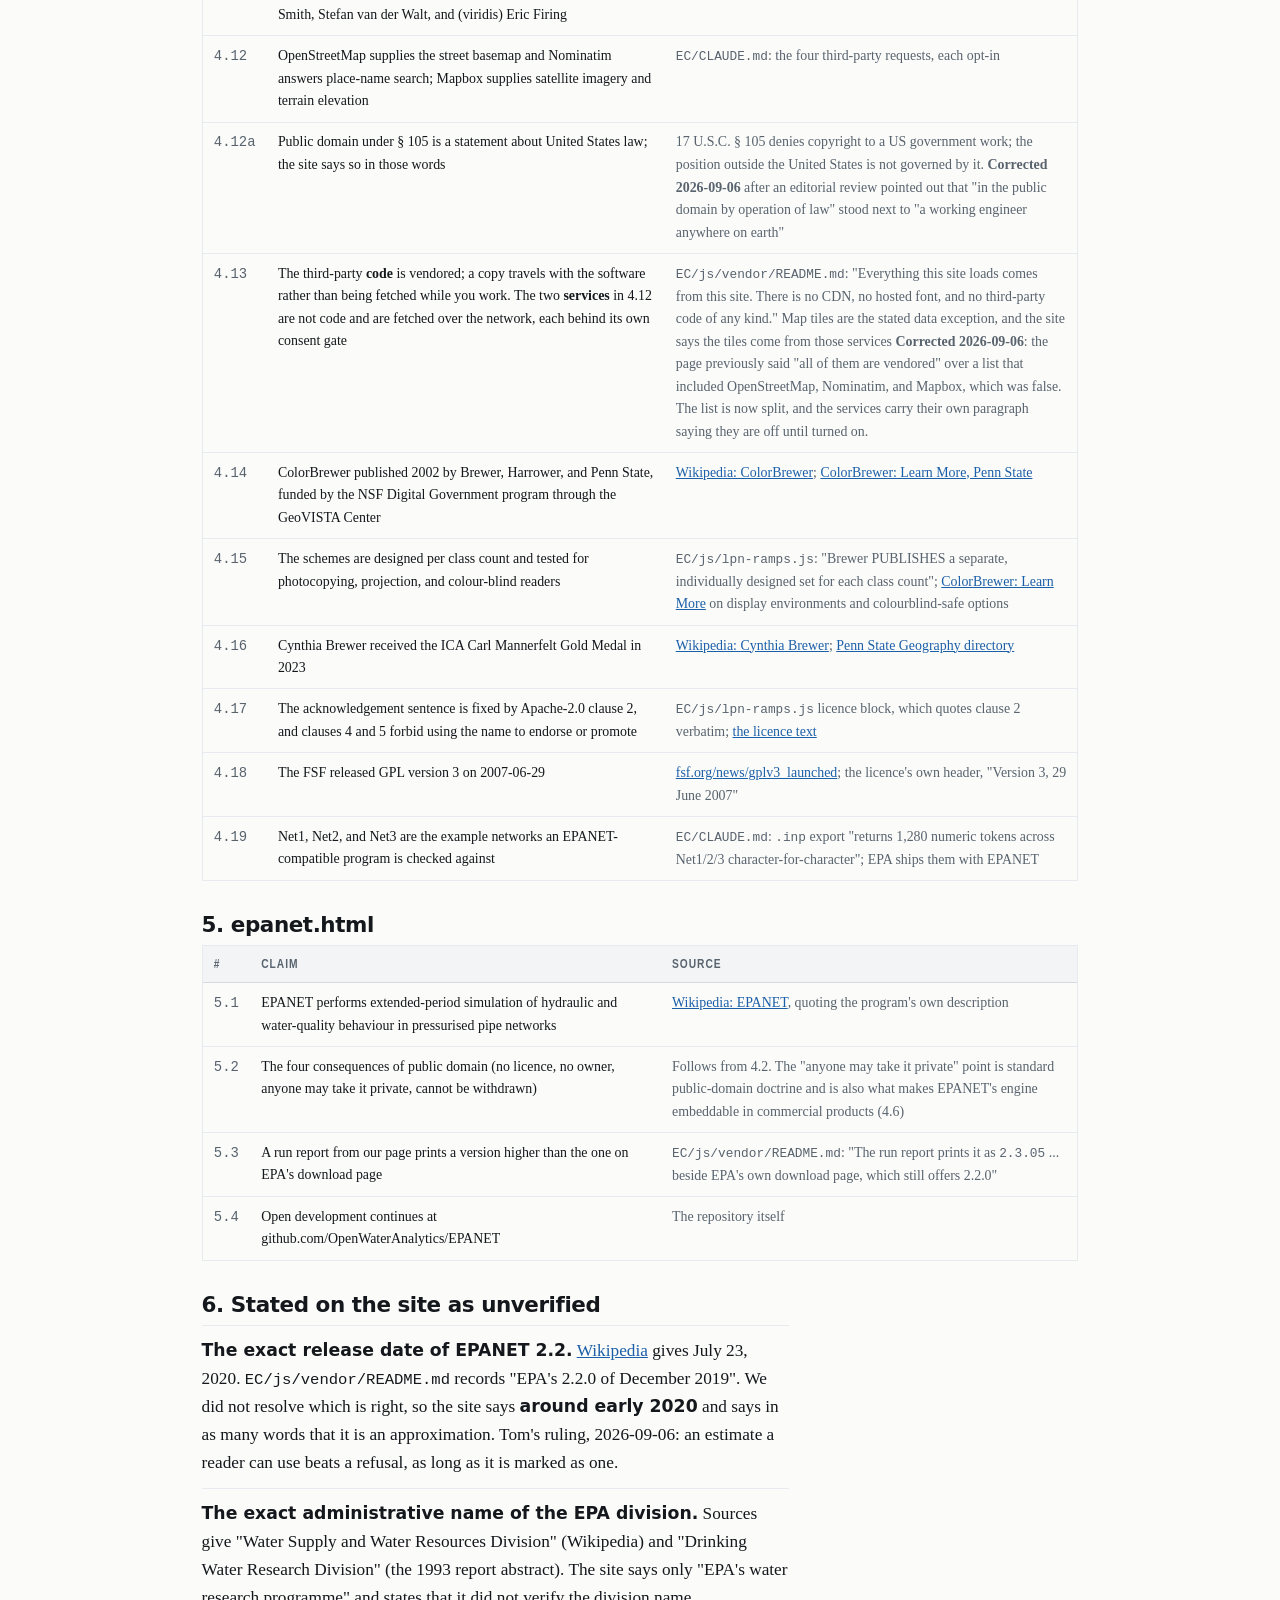
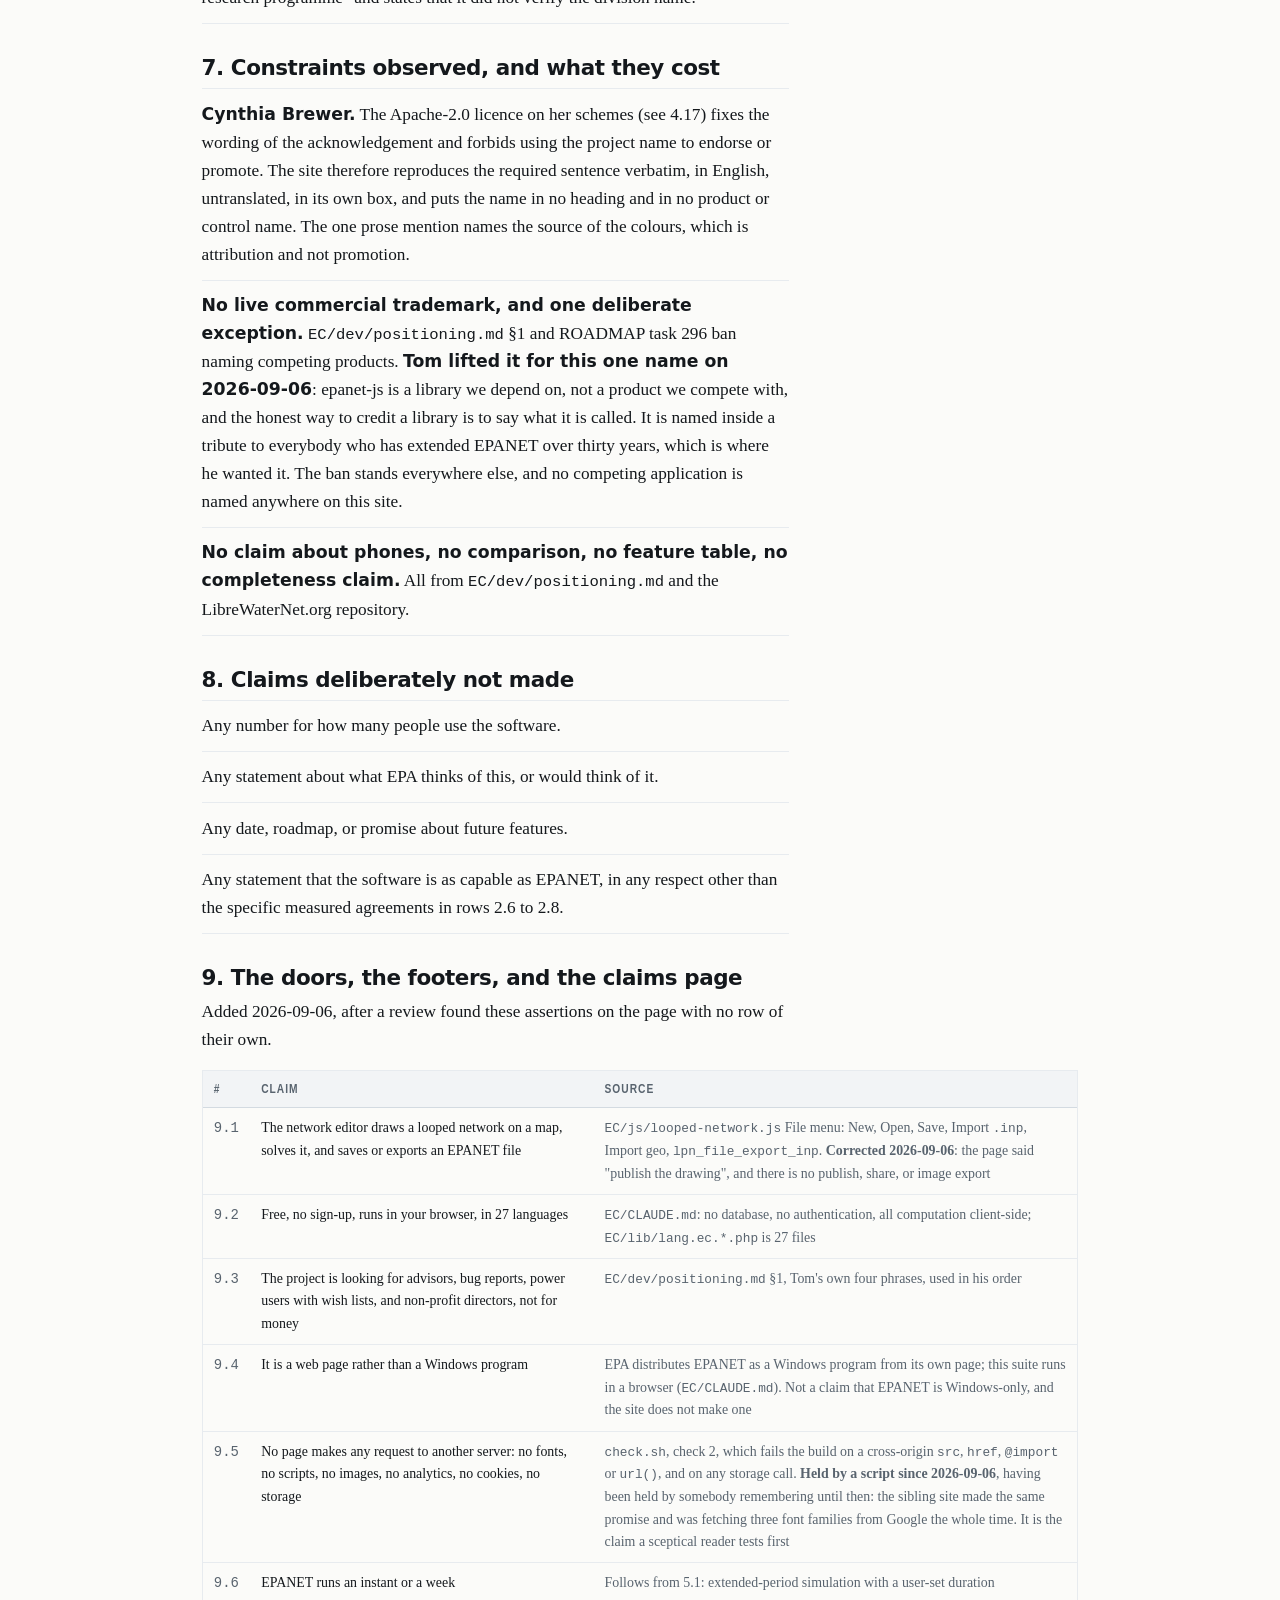
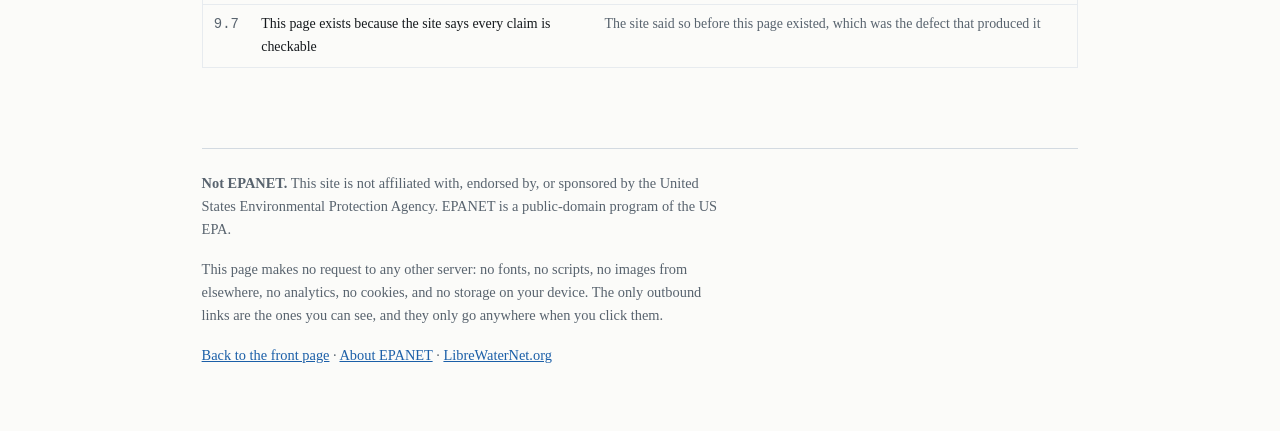
==== commit 0023f66b: "epanet-js is named, inside a tribute to everyone who extended EPANET Co-Authored-By: Claude Opus 5 <" ====
--- a/claims.html
+++ b/claims.html
@@ -110,7 +110,9 @@
 <tr><td>4.5</td><td>2.2 was the last release made by EPA itself</td><td><a href="https://github.com/USEPA/EPANET2.2">USEPA/EPANET2.2 on GitHub</a>; <code>EC/js/vendor/README.md</code>: "EPANET development moved to Open Water Analytics ... after EPA's 2.2.0". Only an approximate date is stated on the site, see section 6</td></tr>
 <tr><td>4.6</td><td>EPANET is used by utilities, consultants, regulators, and academics worldwide, and its engine is embedded in many other packages</td><td><a href="https://en.wikipedia.org/wiki/EPANET">Wikipedia: EPANET</a>; <a href="https://www.epa.gov/sciencematters/epanet-220-epa-and-water-community-collaboration">EPA Science Matters</a></td></tr>
 <tr><td>4.7</td><td>Open Water Analytics is a community effort in collaboration with EPA; 2.3 released 2024-07-17, 2.3.5 on 2025-02-20</td><td><a href="https://github.com/OpenWaterAnalytics/EPANET/releases">OpenWaterAnalytics/EPANET releases</a>; <code>EC/js/vendor/README.md</code></td></tr>
-<tr><td>4.8</td><td>The browser build of the engine is MIT, © Luke Butler, wrapping MIT OWA-EPANET, compiled to WebAssembly</td><td><code>EC/js/vendor/README.md</code>; <code>EC/js/vendor/epanet-js.LICENSE</code>. <b>The package's own name is deliberately not printed on the site</b>, see section 7</td></tr>
+<tr><td>4.8</td><td>The browser build of the engine is MIT, © Luke Butler, wrapping MIT OWA-EPANET, compiled to WebAssembly</td><td><code>EC/js/vendor/README.md</code>; <code>EC/js/vendor/epanet-js.LICENSE</code>. <b>The name is printed as of 2026-09-06</b>, see 4.8a and section 7</td></tr>
+<tr><td>4.8a</td><td>People have wrapped, ported, rebuilt and taught EPANET for thirty years: Python and MATLAB toolkits, graphical front ends free and commercial, WebAssembly builds, and university courses. epanet-js is one of those builds and is the one we run</td><td>A characterisation, not an enumeration, and the site says so in as many words: it names them together because the list is longer than we know. The specific, checkable half is 4.8. EPANET first appeared in 1993 (4.3), which is where "thirty years" comes from</td></tr>
+<tr><td>4.8b</td><td>That work was done before the age of AI, and it is what made it possible for one semi-retired engineer with an AI to build this in a summer</td><td>Tom Haws, 2026-09-06, whose tribute this is and who asked for it in these terms. The dates are 3.7a: development started 28 July 2026. Written as a measure of what they left behind, not as a claim about us</td></tr>
 <tr><td>4.9</td><td>Bootstrap 5.3.2, MIT, © 2011-2023 The Bootstrap Authors</td><td><code>EC/js/vendor/README.md</code>; the licence header inside the vendored files</td></tr>
 <tr><td>4.10</td><td>Colour schemes, Apache-2.0, © 2002 Cynthia Brewer, Mark Harrower, and The Pennsylvania State University</td><td><code>EC/js/lpn-ramps.js</code> licence block; <a href="https://colorbrewer2.org/export/LICENSE.txt">colorbrewer2.org/export/LICENSE.txt</a></td></tr>
 <tr><td>4.11</td><td>viridis, magma, inferno, plasma released CC0 by Nathaniel J. Smith, Stefan van der Walt, and (viridis) Eric Firing</td><td><code>EC/js/lpn-ramps.js</code>; <a href="https://github.com/BIDS/colormap">github.com/BIDS/colormap</a></td></tr>
@@ -142,7 +144,7 @@
 </div>
 <div class="item">
 <h3>7. Constraints observed, and what they cost</h3>
-<ul class="facts"><li><b>Cynthia Brewer.</b> The Apache-2.0 licence on her schemes (see 4.17) fixes the wording of the acknowledgement and forbids using the project name to endorse or promote. The site therefore reproduces the required sentence verbatim, in English, untranslated, in its own box, and puts the name in no heading and in no product or control name. The one prose mention names the source of the colours, which is attribution and not promotion.</li><li><b>No live commercial trademark.</b> <code>EC/dev/positioning.md</code> §1 and ROADMAP task 296 ban naming competing products. The site credits the browser build of the EPANET engine by licence, author, and function. Ruled on by Tom, 2026-09-06: the credit stands as written and the reasoning behind it is not published, because a paragraph about competitors is not what a gratitude page is for.</li><li><b>No claim about phones, no comparison, no feature table, no completeness claim.</b> All from <code>EC/dev/positioning.md</code> and the LibreWaterNet.org repository.</li></ul>
+<ul class="facts"><li><b>Cynthia Brewer.</b> The Apache-2.0 licence on her schemes (see 4.17) fixes the wording of the acknowledgement and forbids using the project name to endorse or promote. The site therefore reproduces the required sentence verbatim, in English, untranslated, in its own box, and puts the name in no heading and in no product or control name. The one prose mention names the source of the colours, which is attribution and not promotion.</li><li><b>No live commercial trademark, and one deliberate exception.</b> <code>EC/dev/positioning.md</code> §1 and ROADMAP task 296 ban naming competing products. <b>Tom lifted it for this one name on 2026-09-06</b>: epanet-js is a library we depend on, not a product we compete with, and the honest way to credit a library is to say what it is called. It is named inside a tribute to everybody who has extended EPANET over thirty years, which is where he wanted it. The ban stands everywhere else, and no competing application is named anywhere on this site.</li><li><b>No claim about phones, no comparison, no feature table, no completeness claim.</b> All from <code>EC/dev/positioning.md</code> and the LibreWaterNet.org repository.</li></ul>
 </div>
 <div class="item">
 <h3>8. Claims deliberately not made</h3>
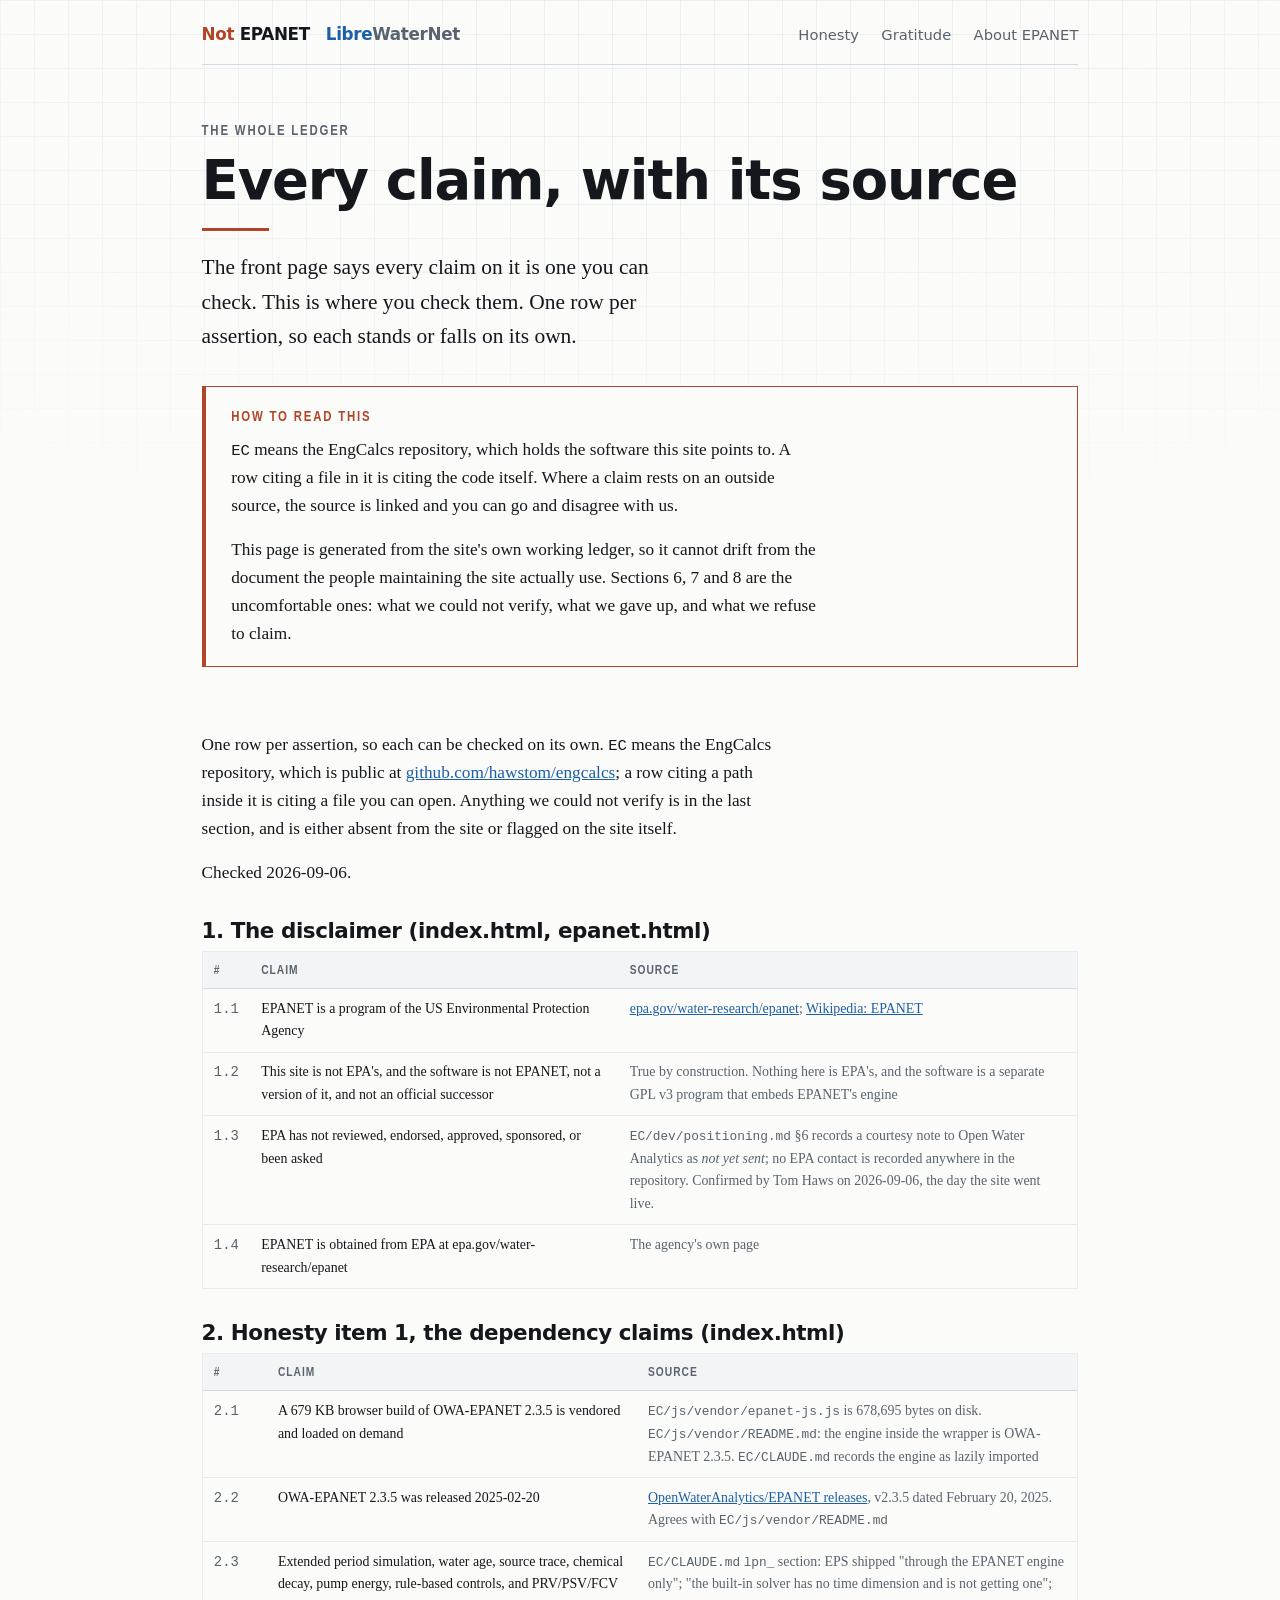
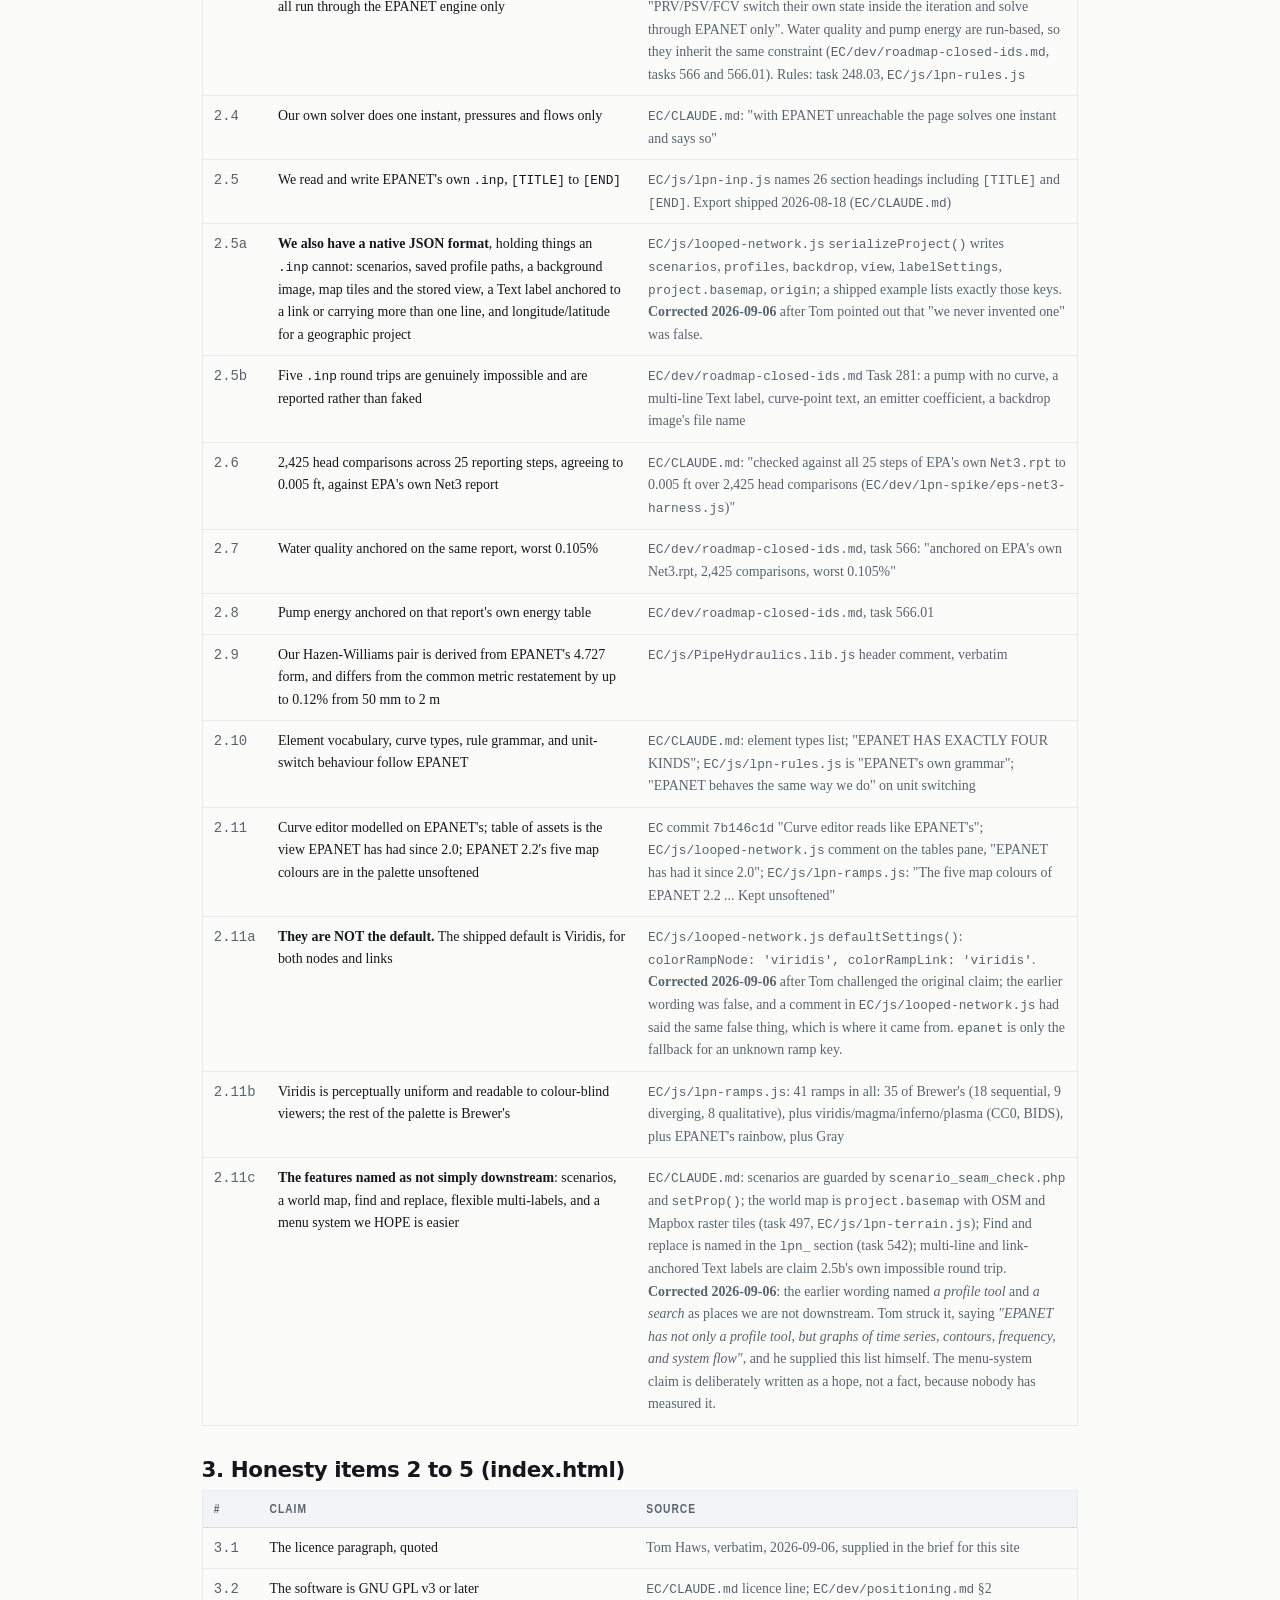
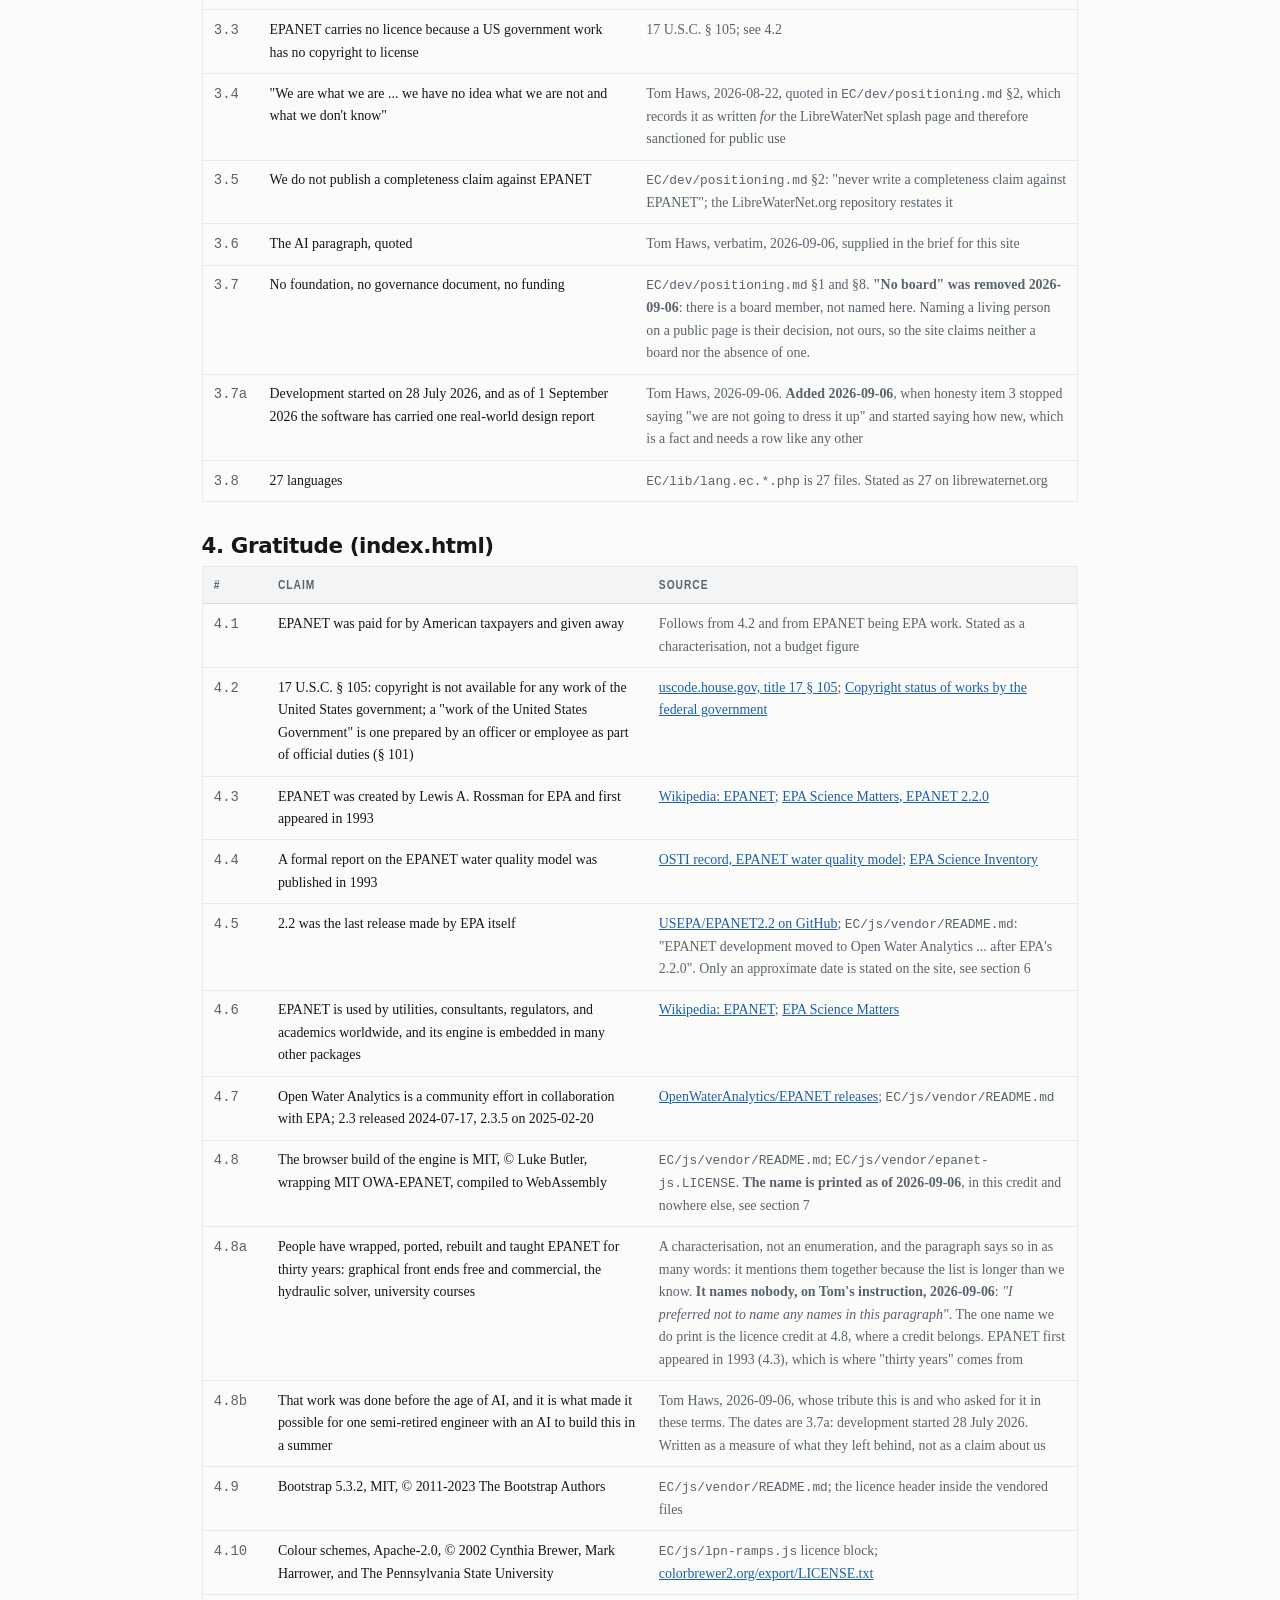
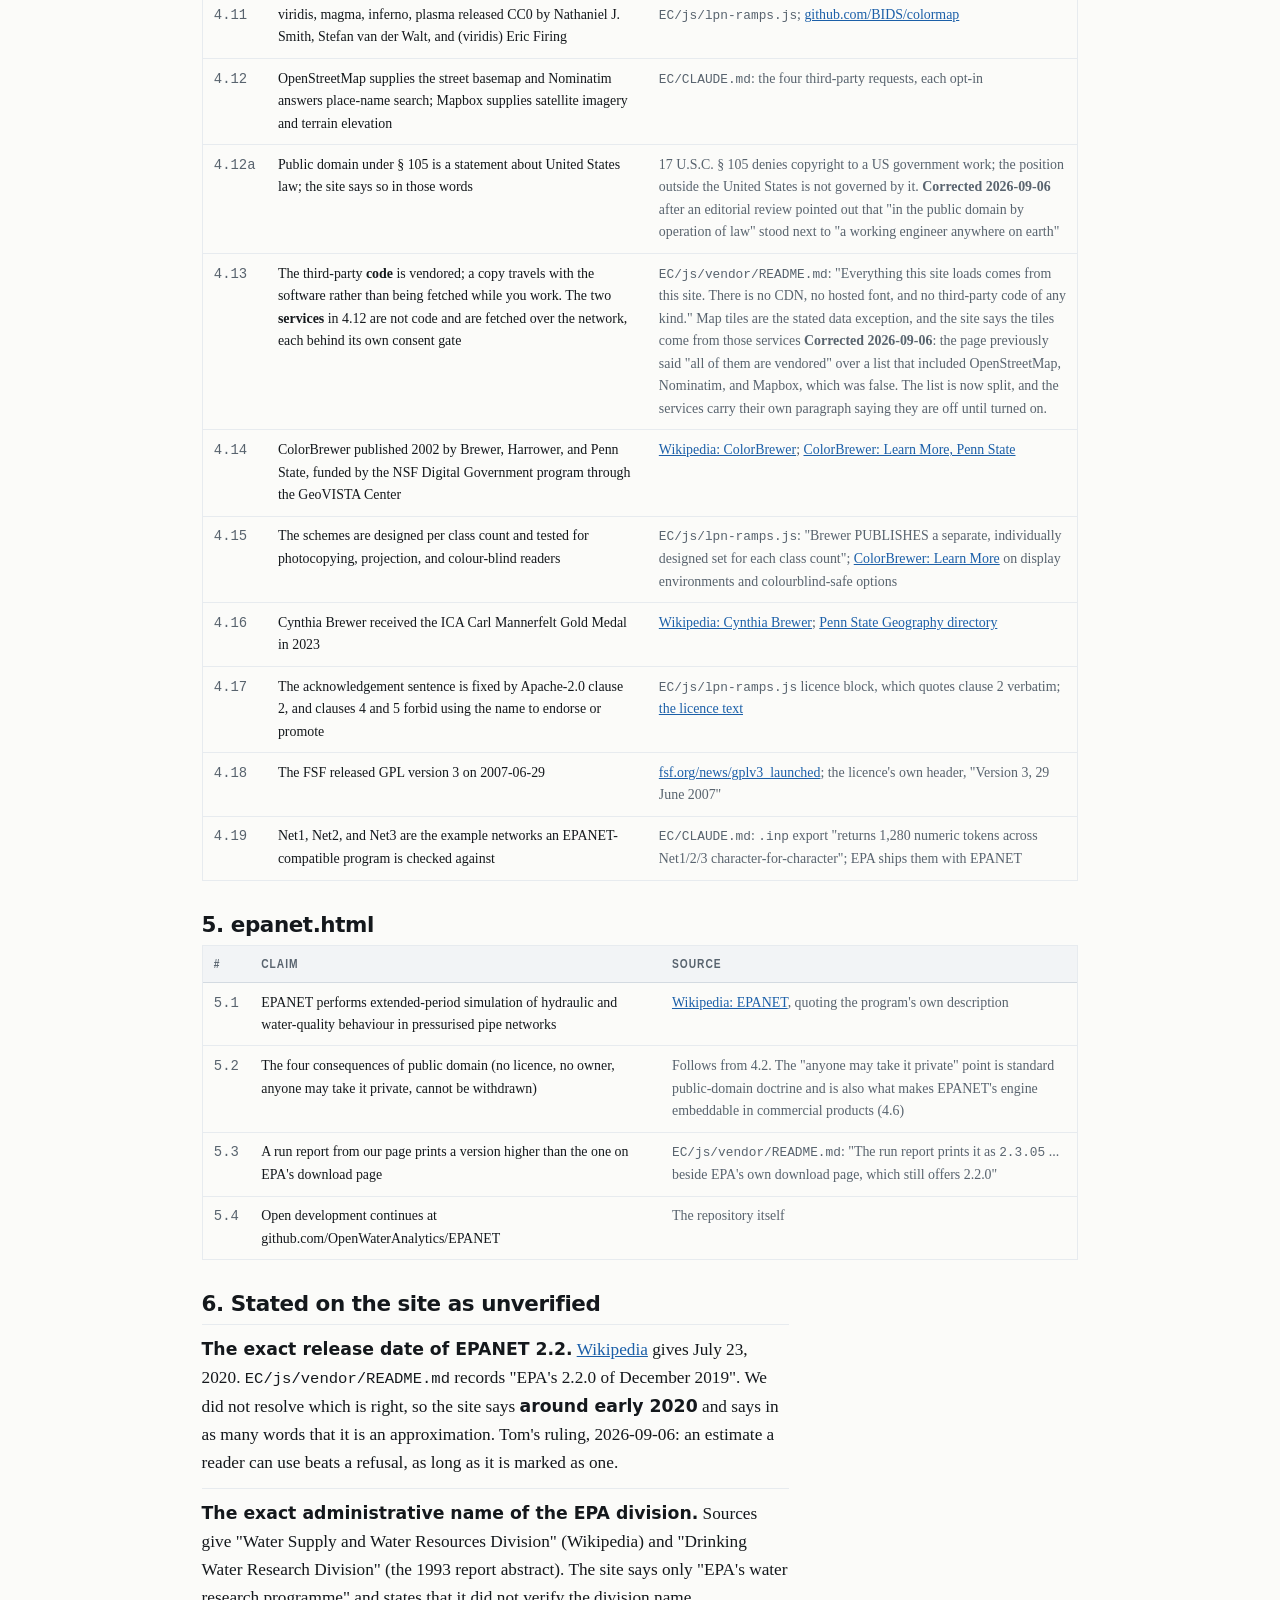
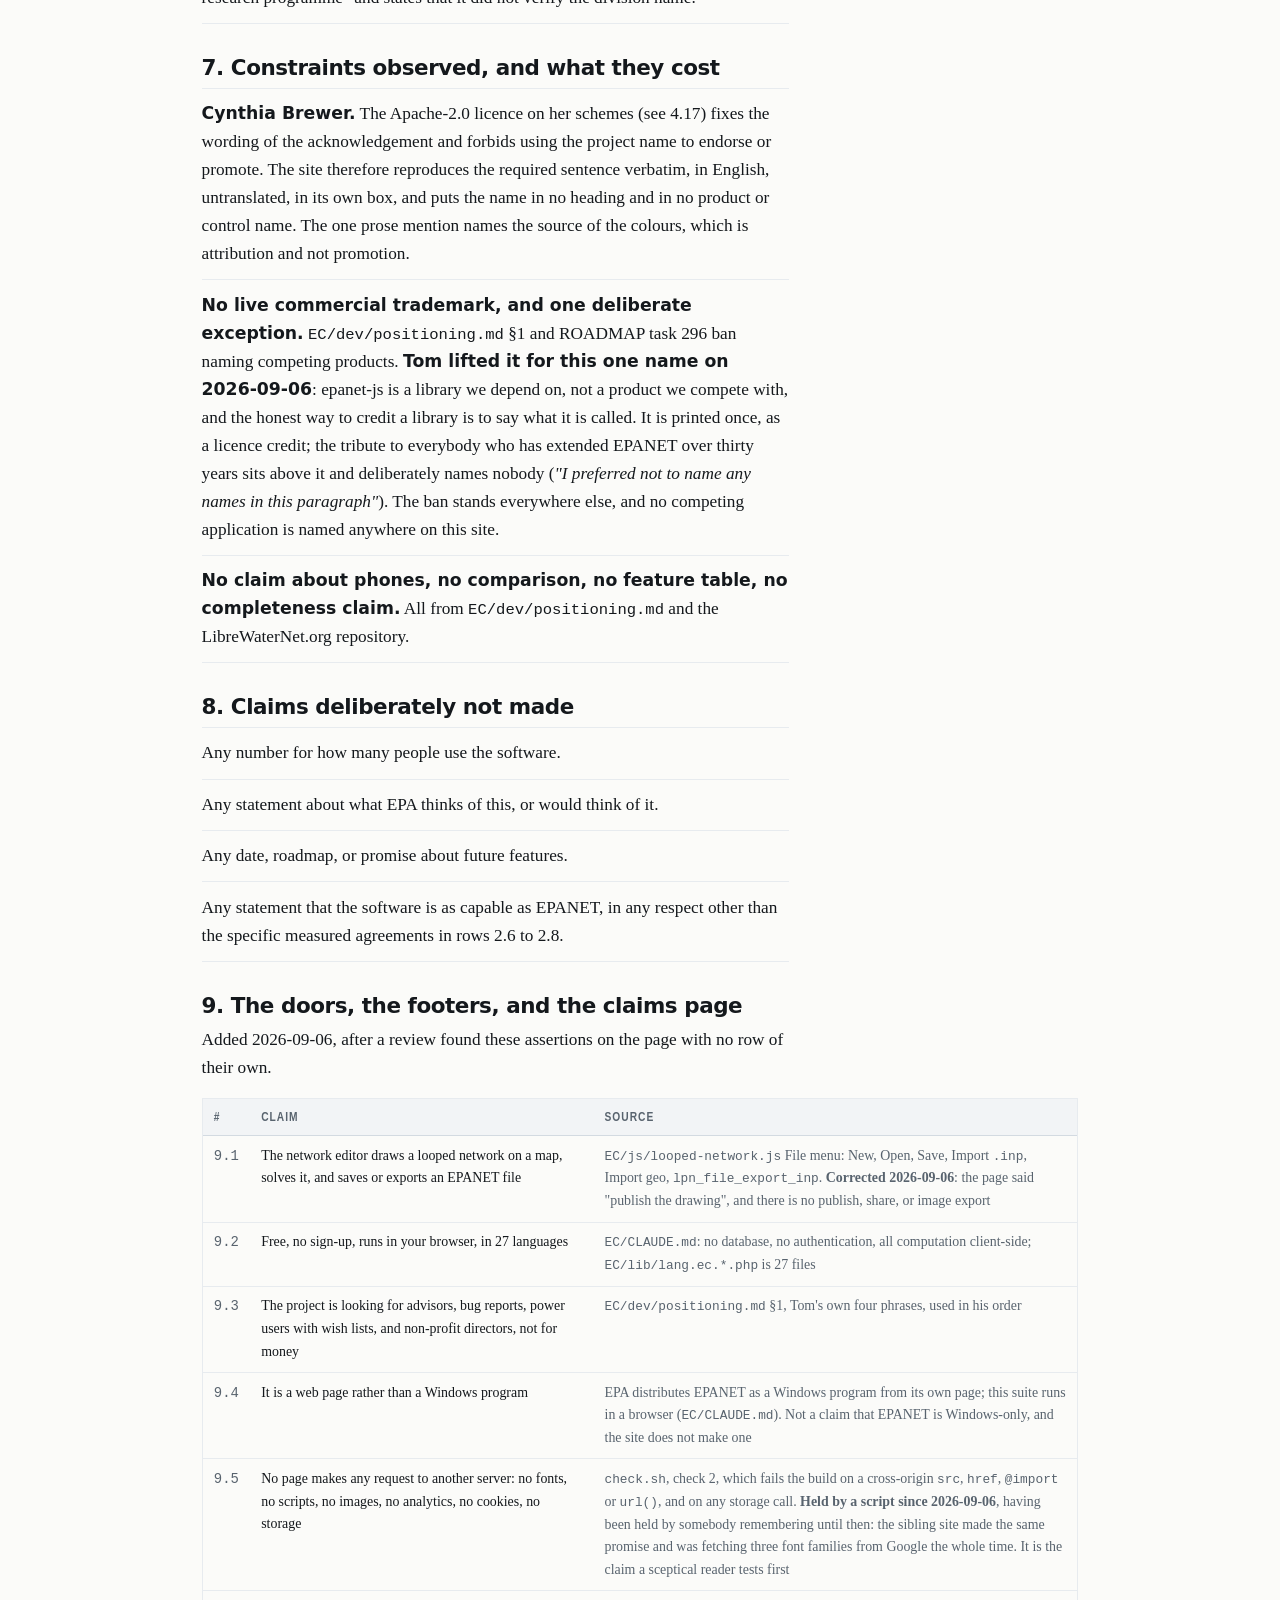
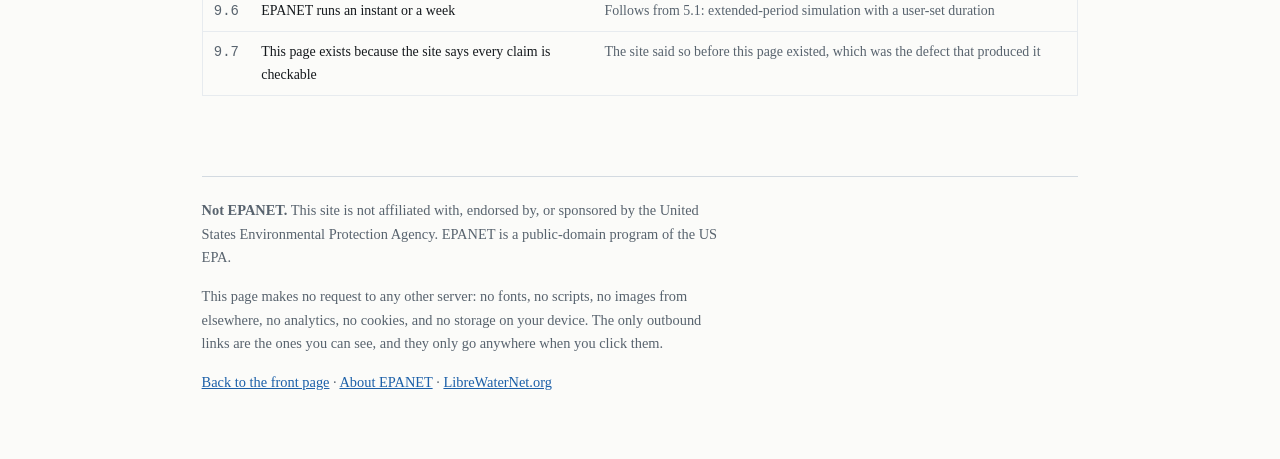
==== commit de8e39c0: "The tribute names nobody, on Tom's instruction; the credit still does Co-Authored-By: Claude Opus 5 " ====
--- a/claims.html
+++ b/claims.html
@@ -110,8 +110,8 @@
 <tr><td>4.5</td><td>2.2 was the last release made by EPA itself</td><td><a href="https://github.com/USEPA/EPANET2.2">USEPA/EPANET2.2 on GitHub</a>; <code>EC/js/vendor/README.md</code>: "EPANET development moved to Open Water Analytics ... after EPA's 2.2.0". Only an approximate date is stated on the site, see section 6</td></tr>
 <tr><td>4.6</td><td>EPANET is used by utilities, consultants, regulators, and academics worldwide, and its engine is embedded in many other packages</td><td><a href="https://en.wikipedia.org/wiki/EPANET">Wikipedia: EPANET</a>; <a href="https://www.epa.gov/sciencematters/epanet-220-epa-and-water-community-collaboration">EPA Science Matters</a></td></tr>
 <tr><td>4.7</td><td>Open Water Analytics is a community effort in collaboration with EPA; 2.3 released 2024-07-17, 2.3.5 on 2025-02-20</td><td><a href="https://github.com/OpenWaterAnalytics/EPANET/releases">OpenWaterAnalytics/EPANET releases</a>; <code>EC/js/vendor/README.md</code></td></tr>
-<tr><td>4.8</td><td>The browser build of the engine is MIT, © Luke Butler, wrapping MIT OWA-EPANET, compiled to WebAssembly</td><td><code>EC/js/vendor/README.md</code>; <code>EC/js/vendor/epanet-js.LICENSE</code>. <b>The name is printed as of 2026-09-06</b>, see 4.8a and section 7</td></tr>
-<tr><td>4.8a</td><td>People have wrapped, ported, rebuilt and taught EPANET for thirty years: Python and MATLAB toolkits, graphical front ends free and commercial, WebAssembly builds, and university courses. epanet-js is one of those builds and is the one we run</td><td>A characterisation, not an enumeration, and the site says so in as many words: it names them together because the list is longer than we know. The specific, checkable half is 4.8. EPANET first appeared in 1993 (4.3), which is where "thirty years" comes from</td></tr>
+<tr><td>4.8</td><td>The browser build of the engine is MIT, © Luke Butler, wrapping MIT OWA-EPANET, compiled to WebAssembly</td><td><code>EC/js/vendor/README.md</code>; <code>EC/js/vendor/epanet-js.LICENSE</code>. <b>The name is printed as of 2026-09-06</b>, in this credit and nowhere else, see section 7</td></tr>
+<tr><td>4.8a</td><td>People have wrapped, ported, rebuilt and taught EPANET for thirty years: graphical front ends free and commercial, the hydraulic solver, university courses</td><td>A characterisation, not an enumeration, and the paragraph says so in as many words: it mentions them together because the list is longer than we know. <b>It names nobody, on Tom's instruction, 2026-09-06</b>: <i>"I preferred not to name any names in this paragraph"</i>. The one name we do print is the licence credit at 4.8, where a credit belongs. EPANET first appeared in 1993 (4.3), which is where "thirty years" comes from</td></tr>
 <tr><td>4.8b</td><td>That work was done before the age of AI, and it is what made it possible for one semi-retired engineer with an AI to build this in a summer</td><td>Tom Haws, 2026-09-06, whose tribute this is and who asked for it in these terms. The dates are 3.7a: development started 28 July 2026. Written as a measure of what they left behind, not as a claim about us</td></tr>
 <tr><td>4.9</td><td>Bootstrap 5.3.2, MIT, © 2011-2023 The Bootstrap Authors</td><td><code>EC/js/vendor/README.md</code>; the licence header inside the vendored files</td></tr>
 <tr><td>4.10</td><td>Colour schemes, Apache-2.0, © 2002 Cynthia Brewer, Mark Harrower, and The Pennsylvania State University</td><td><code>EC/js/lpn-ramps.js</code> licence block; <a href="https://colorbrewer2.org/export/LICENSE.txt">colorbrewer2.org/export/LICENSE.txt</a></td></tr>
@@ -144,7 +144,7 @@
 </div>
 <div class="item">
 <h3>7. Constraints observed, and what they cost</h3>
-<ul class="facts"><li><b>Cynthia Brewer.</b> The Apache-2.0 licence on her schemes (see 4.17) fixes the wording of the acknowledgement and forbids using the project name to endorse or promote. The site therefore reproduces the required sentence verbatim, in English, untranslated, in its own box, and puts the name in no heading and in no product or control name. The one prose mention names the source of the colours, which is attribution and not promotion.</li><li><b>No live commercial trademark, and one deliberate exception.</b> <code>EC/dev/positioning.md</code> §1 and ROADMAP task 296 ban naming competing products. <b>Tom lifted it for this one name on 2026-09-06</b>: epanet-js is a library we depend on, not a product we compete with, and the honest way to credit a library is to say what it is called. It is named inside a tribute to everybody who has extended EPANET over thirty years, which is where he wanted it. The ban stands everywhere else, and no competing application is named anywhere on this site.</li><li><b>No claim about phones, no comparison, no feature table, no completeness claim.</b> All from <code>EC/dev/positioning.md</code> and the LibreWaterNet.org repository.</li></ul>
+<ul class="facts"><li><b>Cynthia Brewer.</b> The Apache-2.0 licence on her schemes (see 4.17) fixes the wording of the acknowledgement and forbids using the project name to endorse or promote. The site therefore reproduces the required sentence verbatim, in English, untranslated, in its own box, and puts the name in no heading and in no product or control name. The one prose mention names the source of the colours, which is attribution and not promotion.</li><li><b>No live commercial trademark, and one deliberate exception.</b> <code>EC/dev/positioning.md</code> §1 and ROADMAP task 296 ban naming competing products. <b>Tom lifted it for this one name on 2026-09-06</b>: epanet-js is a library we depend on, not a product we compete with, and the honest way to credit a library is to say what it is called. It is printed once, as a licence credit; the tribute to everybody who has extended EPANET over thirty years sits above it and deliberately names nobody (<i>"I preferred not to name any names in this paragraph"</i>). The ban stands everywhere else, and no competing application is named anywhere on this site.</li><li><b>No claim about phones, no comparison, no feature table, no completeness claim.</b> All from <code>EC/dev/positioning.md</code> and the LibreWaterNet.org repository.</li></ul>
 </div>
 <div class="item">
 <h3>8. Claims deliberately not made</h3>
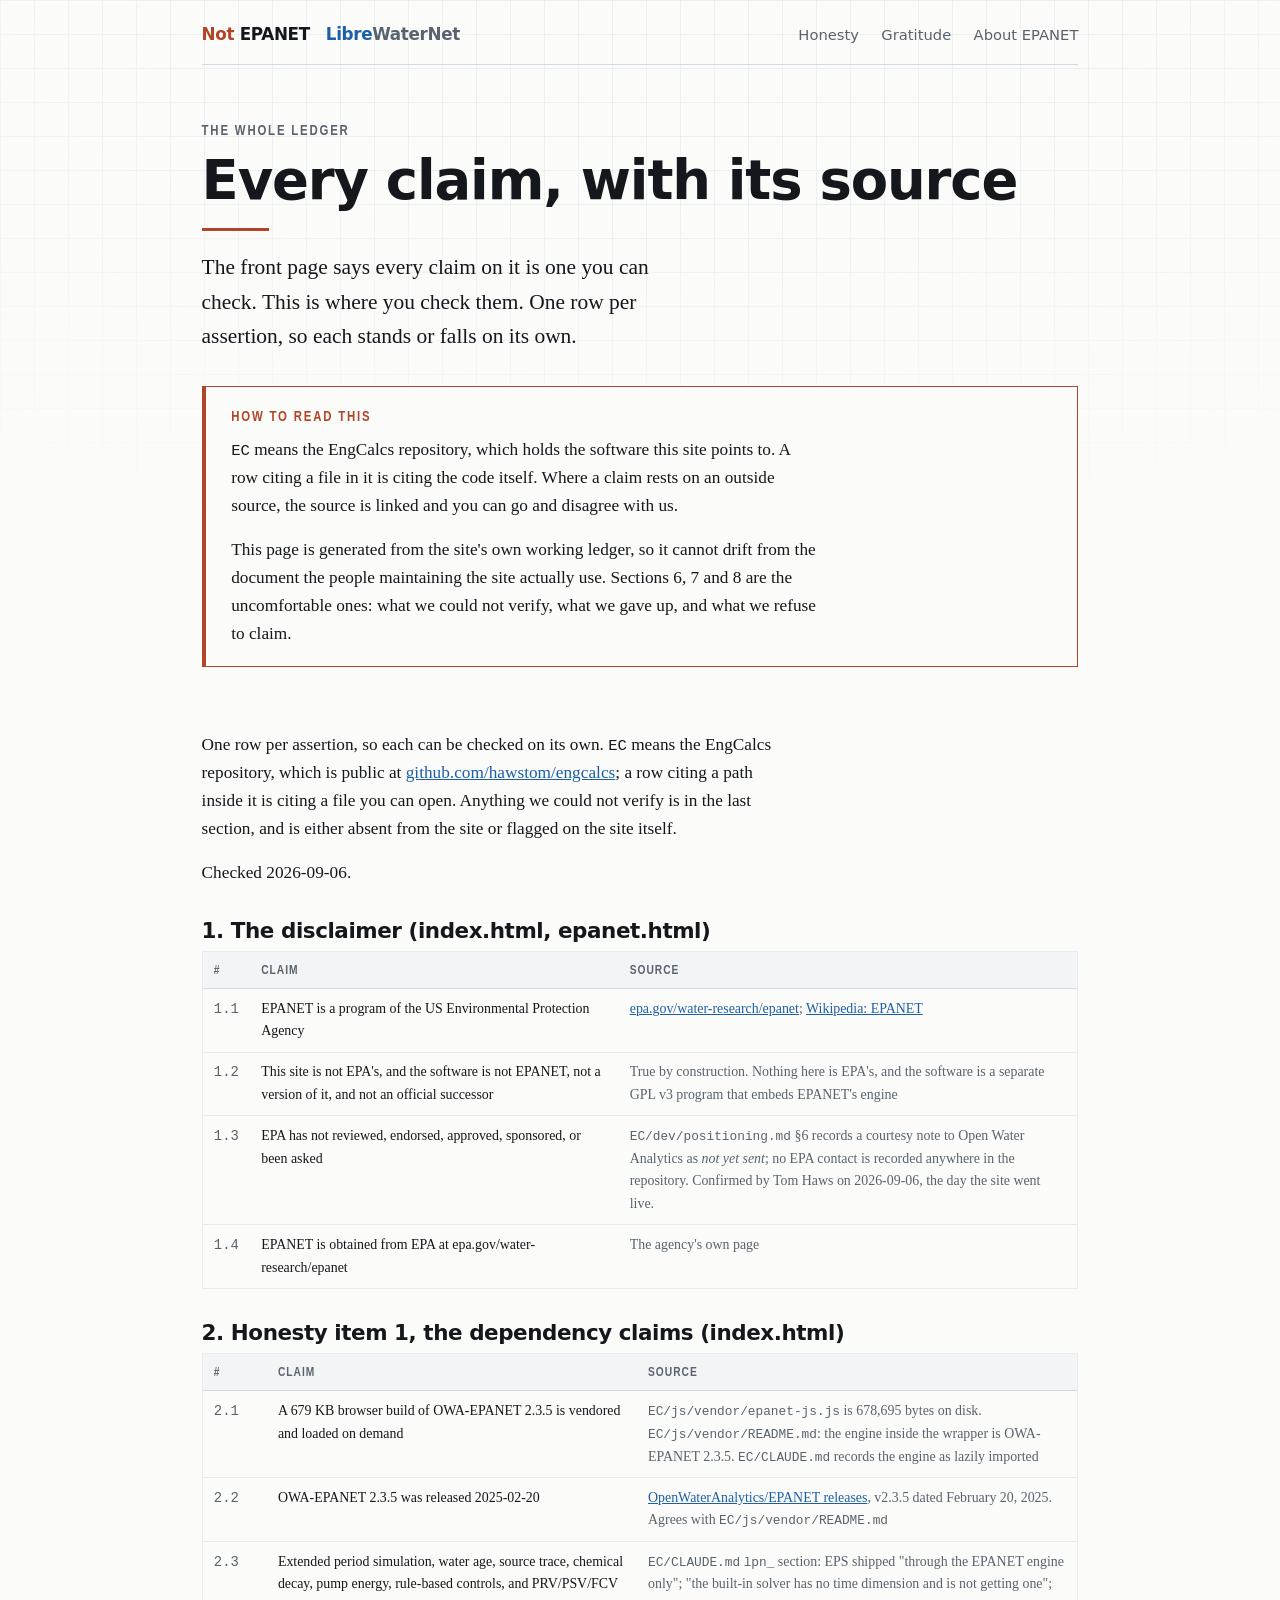
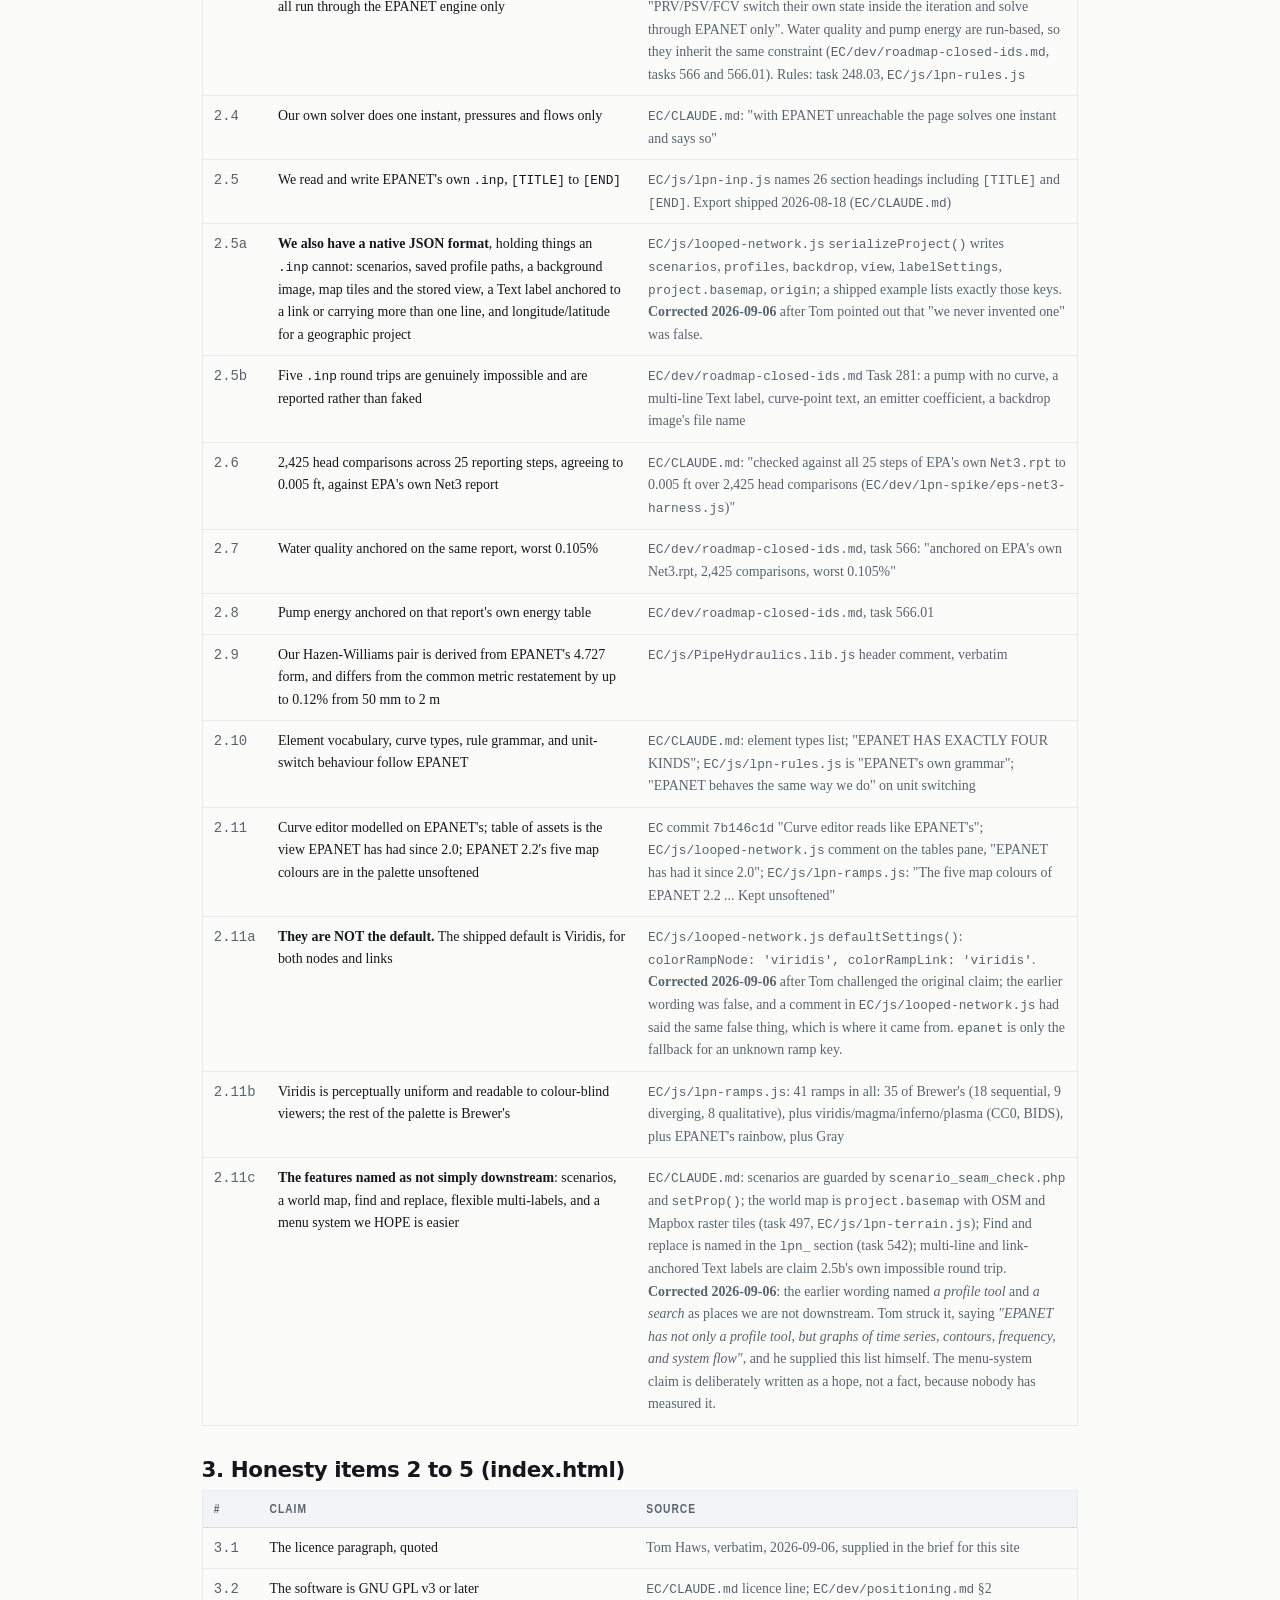
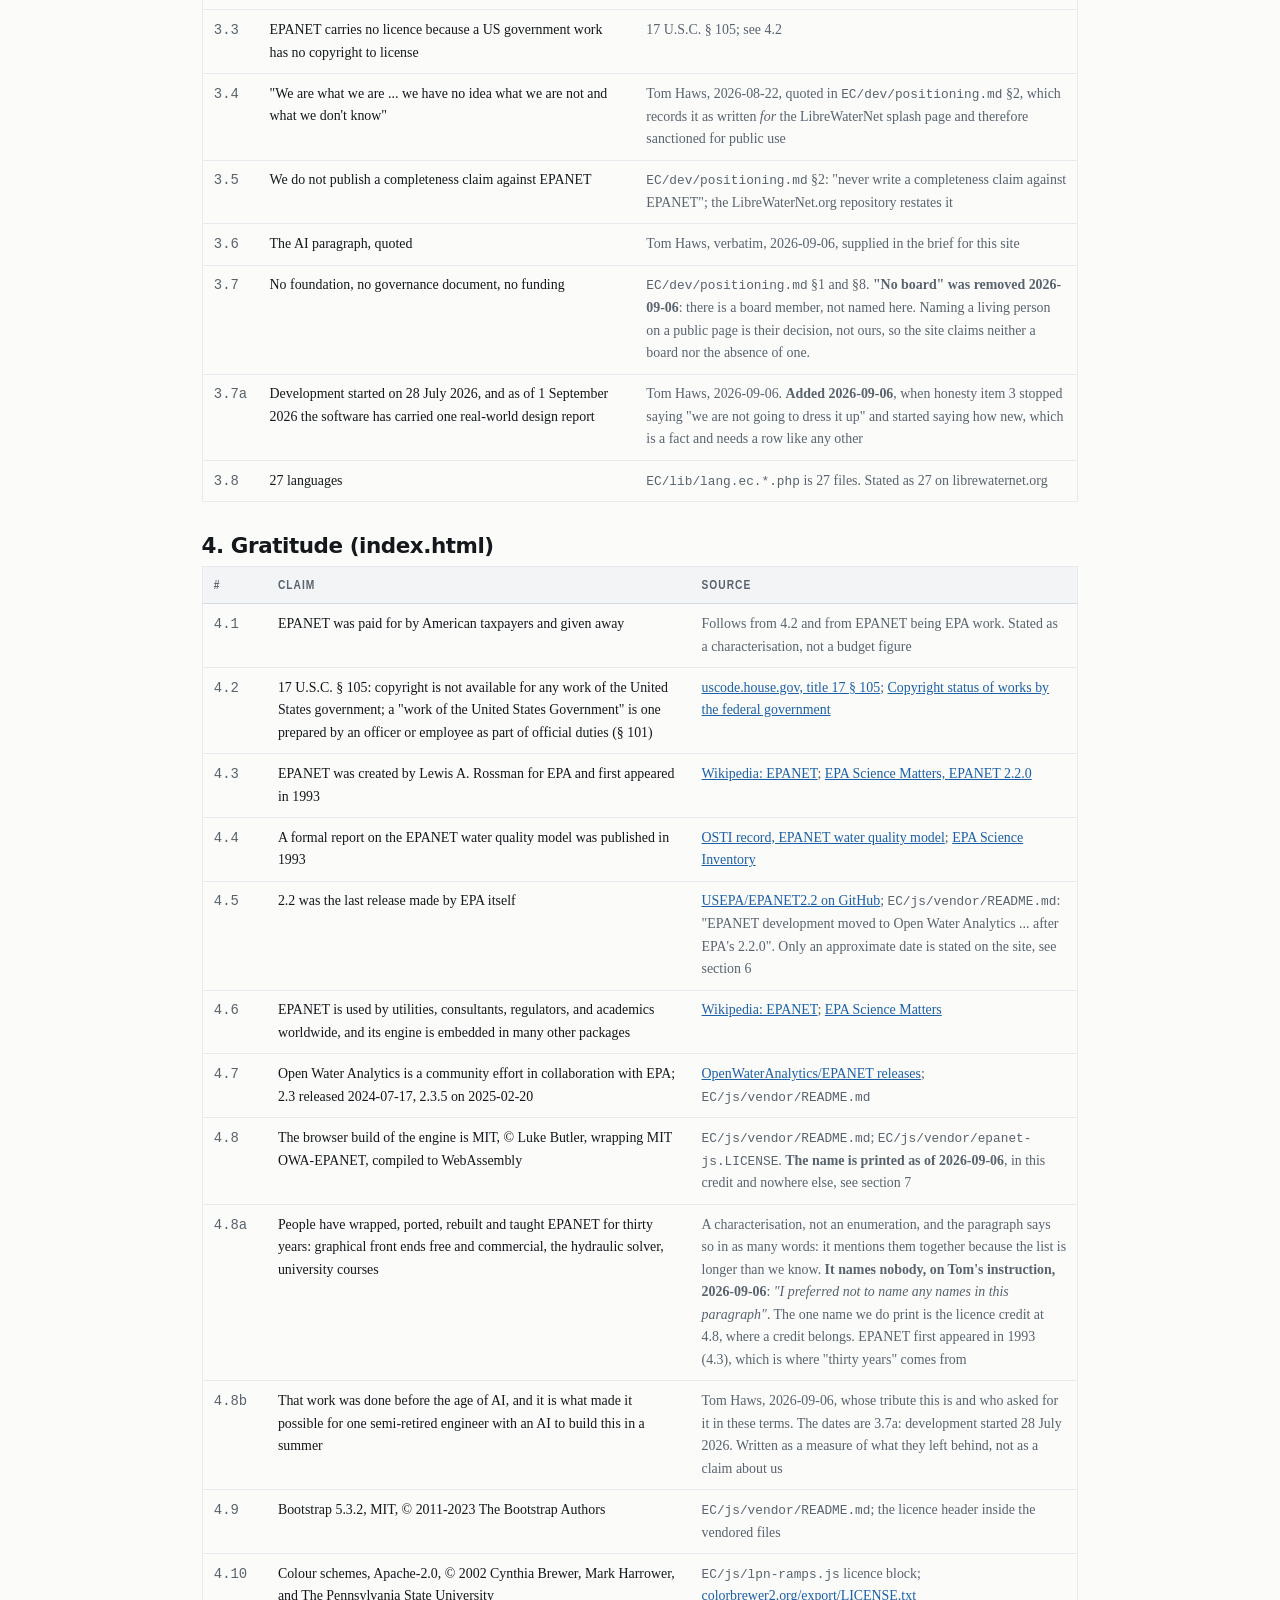
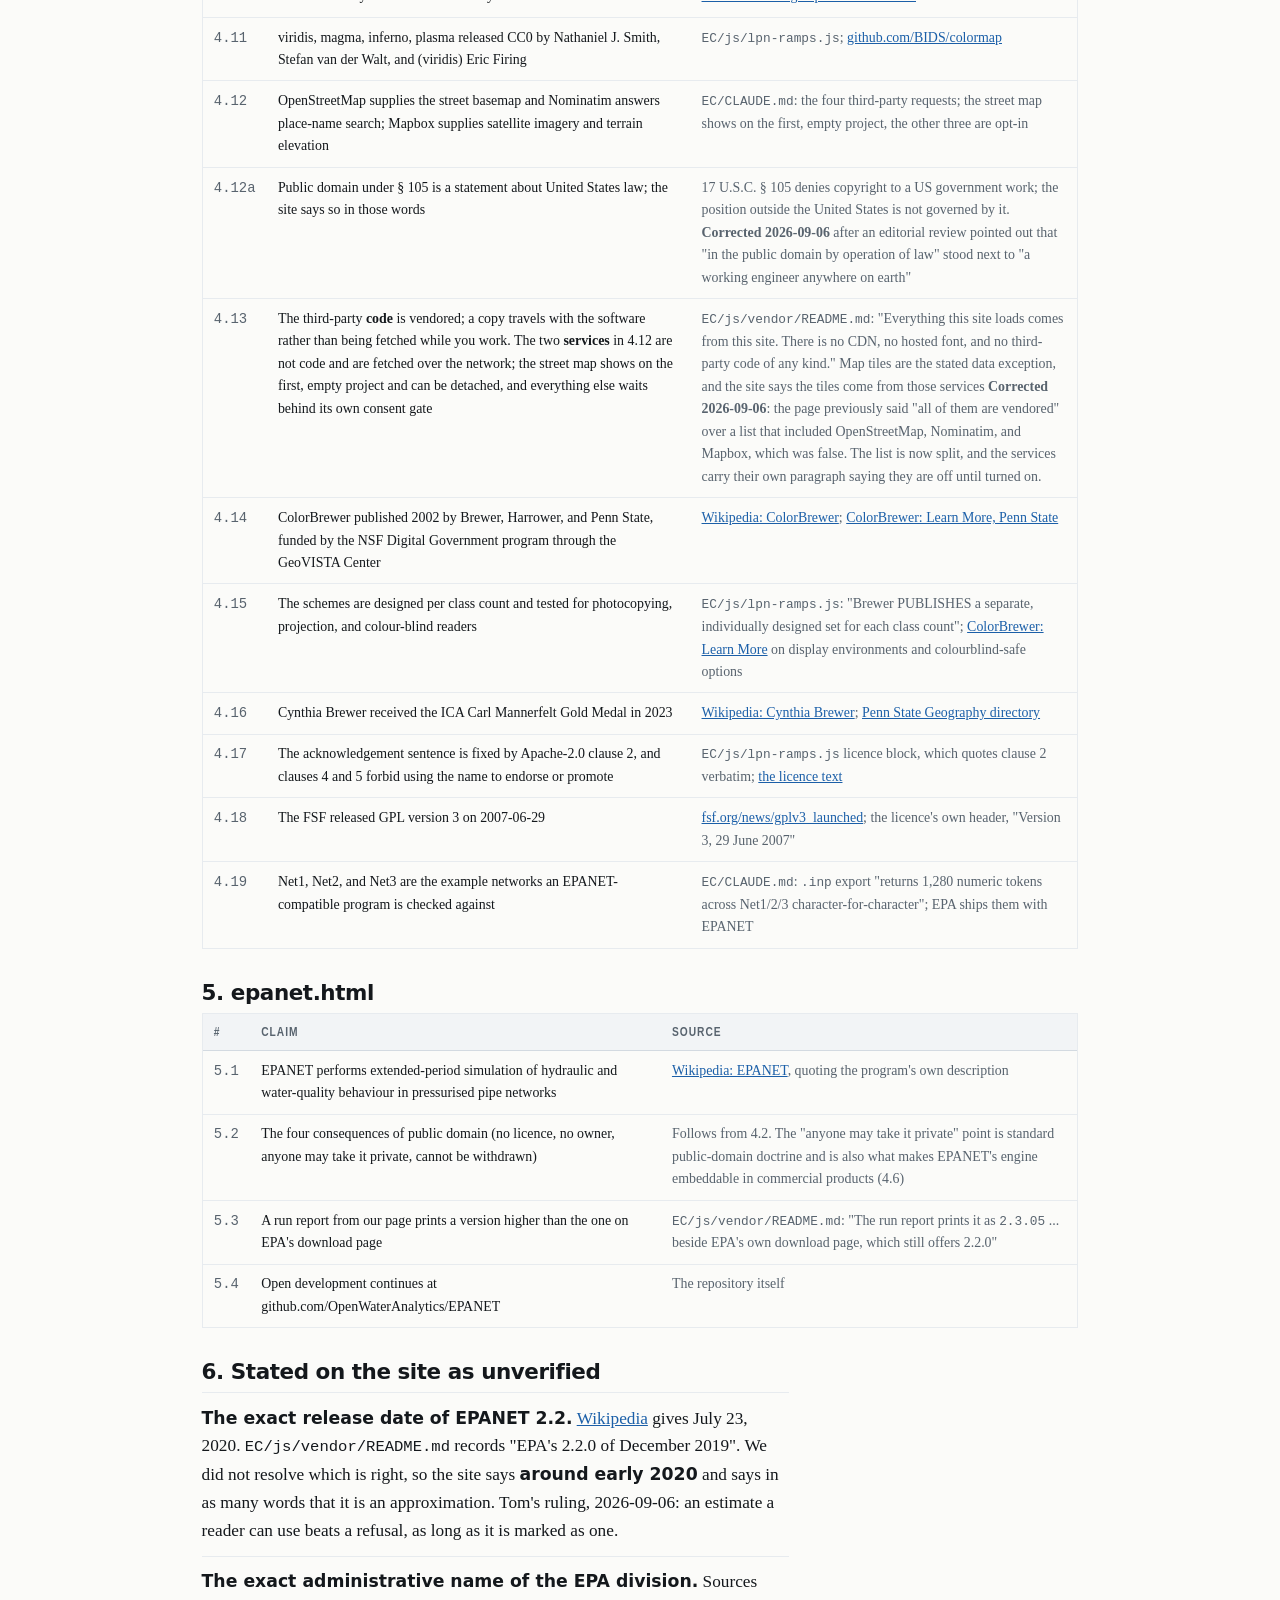
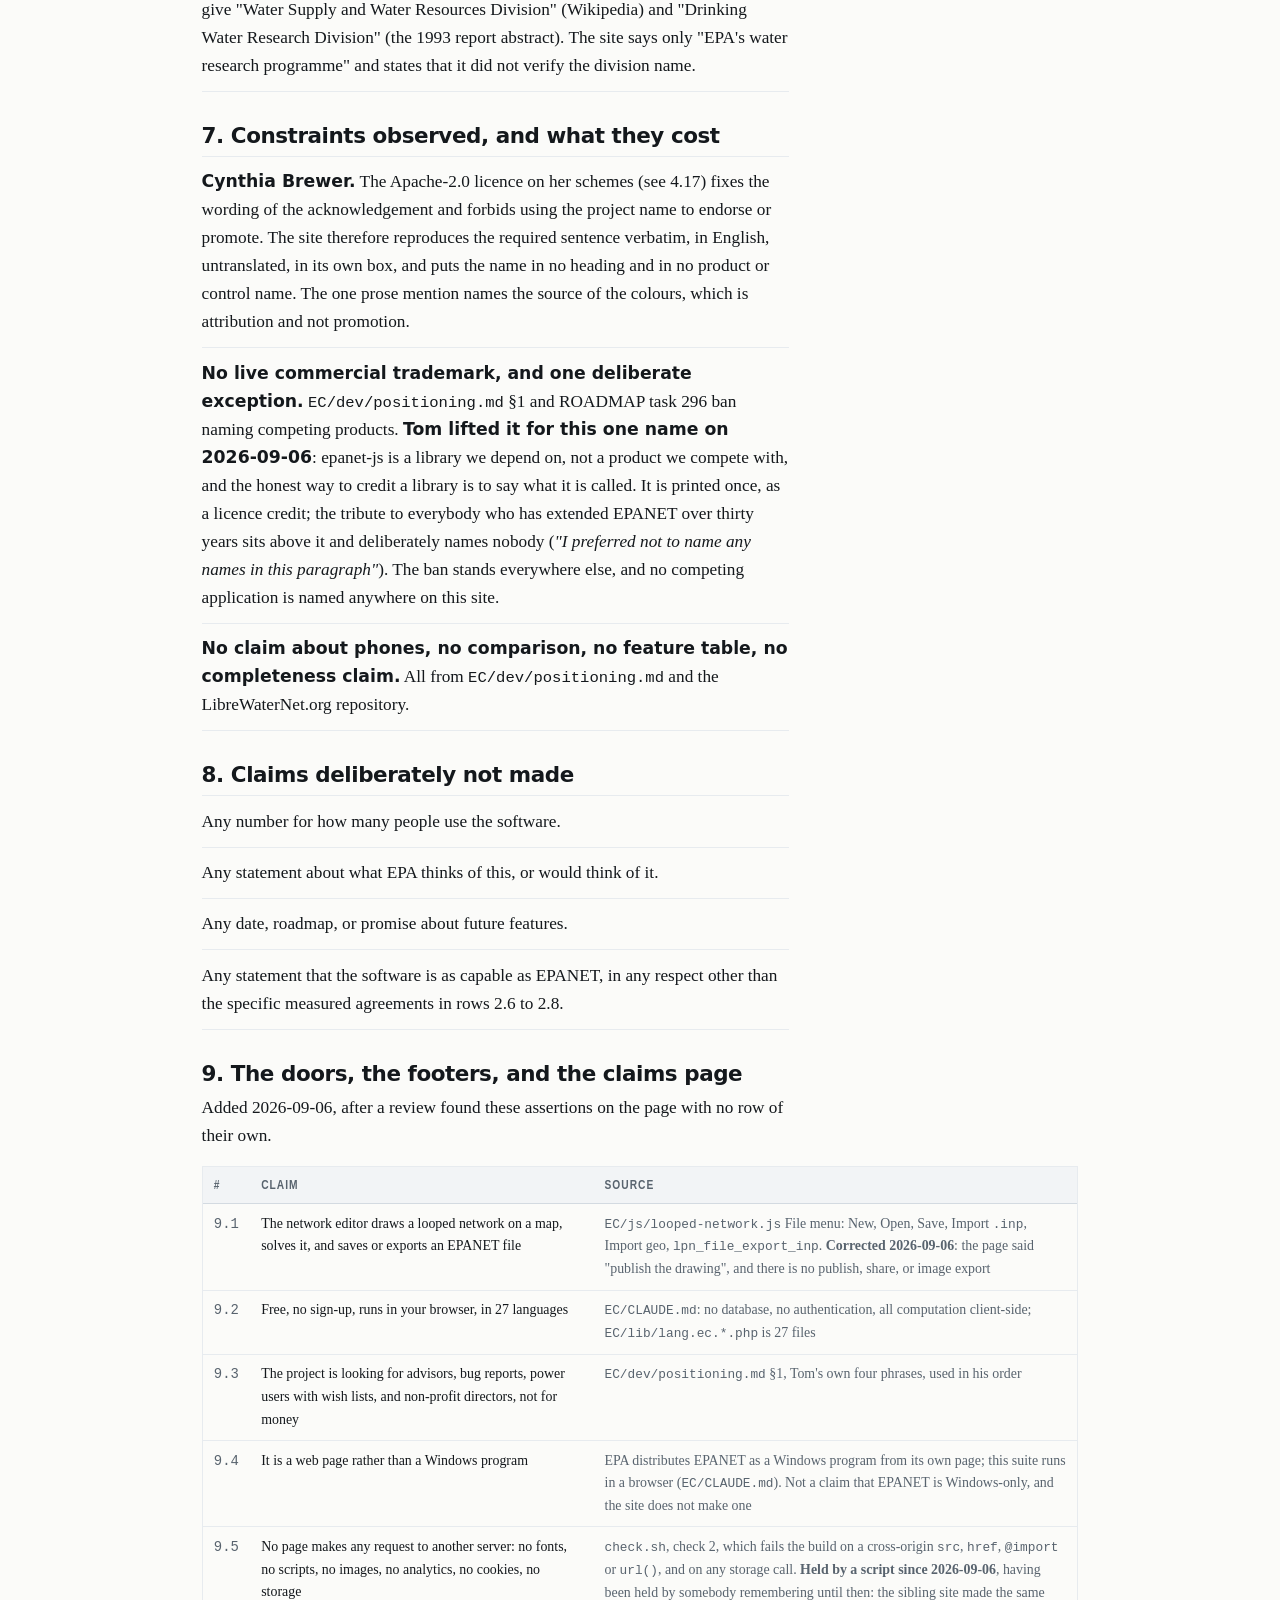
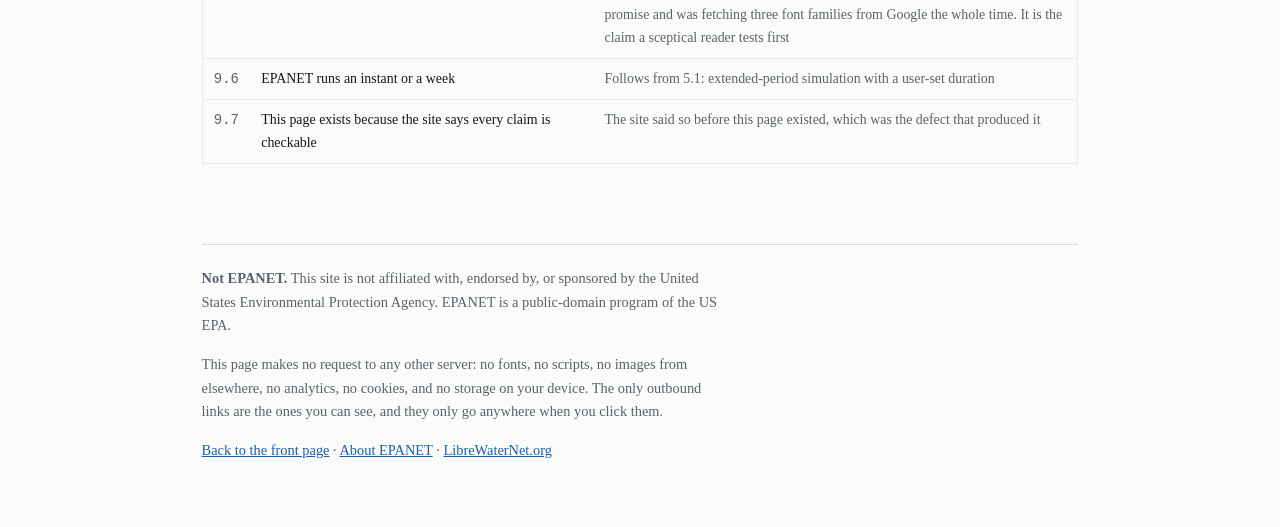
==== commit a058b5d1: "Street map shows on first visit; the other services ask first Co-Authored-By: Claude Opus 5.5 (1M co" ====
--- a/claims.html
+++ b/claims.html
@@ -5,6 +5,7 @@
 <title>Every claim, with its source</title>
 <meta name="viewport" content="width=device-width, initial-scale=1">
 <meta name="description" content="Every factual assertion on not-epanet.org, one per row, with the source it rests on. Generated from the site's own claims ledger.">
+<link rel="icon" href="favicon.svg" type="image/svg+xml">
 <link rel="stylesheet" href="style.css">
 </head>
 <body>
@@ -116,9 +117,9 @@
 <tr><td>4.9</td><td>Bootstrap 5.3.2, MIT, © 2011-2023 The Bootstrap Authors</td><td><code>EC/js/vendor/README.md</code>; the licence header inside the vendored files</td></tr>
 <tr><td>4.10</td><td>Colour schemes, Apache-2.0, © 2002 Cynthia Brewer, Mark Harrower, and The Pennsylvania State University</td><td><code>EC/js/lpn-ramps.js</code> licence block; <a href="https://colorbrewer2.org/export/LICENSE.txt">colorbrewer2.org/export/LICENSE.txt</a></td></tr>
 <tr><td>4.11</td><td>viridis, magma, inferno, plasma released CC0 by Nathaniel J. Smith, Stefan van der Walt, and (viridis) Eric Firing</td><td><code>EC/js/lpn-ramps.js</code>; <a href="https://github.com/BIDS/colormap">github.com/BIDS/colormap</a></td></tr>
-<tr><td>4.12</td><td>OpenStreetMap supplies the street basemap and Nominatim answers place-name search; Mapbox supplies satellite imagery and terrain elevation</td><td><code>EC/CLAUDE.md</code>: the four third-party requests, each opt-in</td></tr>
+<tr><td>4.12</td><td>OpenStreetMap supplies the street basemap and Nominatim answers place-name search; Mapbox supplies satellite imagery and terrain elevation</td><td><code>EC/CLAUDE.md</code>: the four third-party requests; the street map shows on the first, empty project, the other three are opt-in</td></tr>
 <tr><td>4.12a</td><td>Public domain under § 105 is a statement about United States law; the site says so in those words</td><td>17 U.S.C. § 105 denies copyright to a US government work; the position outside the United States is not governed by it. <b>Corrected 2026-09-06</b> after an editorial review pointed out that "in the public domain by operation of law" stood next to "a working engineer anywhere on earth"</td></tr>
-<tr><td>4.13</td><td>The third-party <b>code</b> is vendored; a copy travels with the software rather than being fetched while you work. The two <b>services</b> in 4.12 are not code and are fetched over the network, each behind its own consent gate</td><td><code>EC/js/vendor/README.md</code>: "Everything this site loads comes from this site. There is no CDN, no hosted font, and no third-party code of any kind." Map tiles are the stated data exception, and the site says the tiles come from those services  <b>Corrected 2026-09-06</b>: the page previously said "all of them are vendored" over a list that included OpenStreetMap, Nominatim, and Mapbox, which was false. The list is now split, and the services carry their own paragraph saying they are off until turned on.</td></tr>
+<tr><td>4.13</td><td>The third-party <b>code</b> is vendored; a copy travels with the software rather than being fetched while you work. The two <b>services</b> in 4.12 are not code and are fetched over the network; the street map shows on the first, empty project and can be detached, and everything else waits behind its own consent gate</td><td><code>EC/js/vendor/README.md</code>: "Everything this site loads comes from this site. There is no CDN, no hosted font, and no third-party code of any kind." Map tiles are the stated data exception, and the site says the tiles come from those services  <b>Corrected 2026-09-06</b>: the page previously said "all of them are vendored" over a list that included OpenStreetMap, Nominatim, and Mapbox, which was false. The list is now split, and the services carry their own paragraph saying they are off until turned on.</td></tr>
 <tr><td>4.14</td><td>ColorBrewer published 2002 by Brewer, Harrower, and Penn State, funded by the NSF Digital Government program through the GeoVISTA Center</td><td><a href="https://en.wikipedia.org/wiki/ColorBrewer">Wikipedia: ColorBrewer</a>; <a href="https://www.personal.psu.edu/cab38/ColorBrewer/ColorBrewer_learnMore.html">ColorBrewer: Learn More, Penn State</a></td></tr>
 <tr><td>4.15</td><td>The schemes are designed per class count and tested for photocopying, projection, and colour-blind readers</td><td><code>EC/js/lpn-ramps.js</code>: "Brewer PUBLISHES a separate, individually designed set for each class count"; <a href="https://www.personal.psu.edu/cab38/ColorBrewer/ColorBrewer_learnMore.html">ColorBrewer: Learn More</a> on display environments and colourblind-safe options</td></tr>
 <tr><td>4.16</td><td>Cynthia Brewer received the ICA Carl Mannerfelt Gold Medal in 2023</td><td><a href="https://en.wikipedia.org/wiki/Cynthia_Brewer">Wikipedia: Cynthia Brewer</a>; <a href="https://www.geog.psu.edu/directory/cynthia-brewer">Penn State Geography directory</a></td></tr>
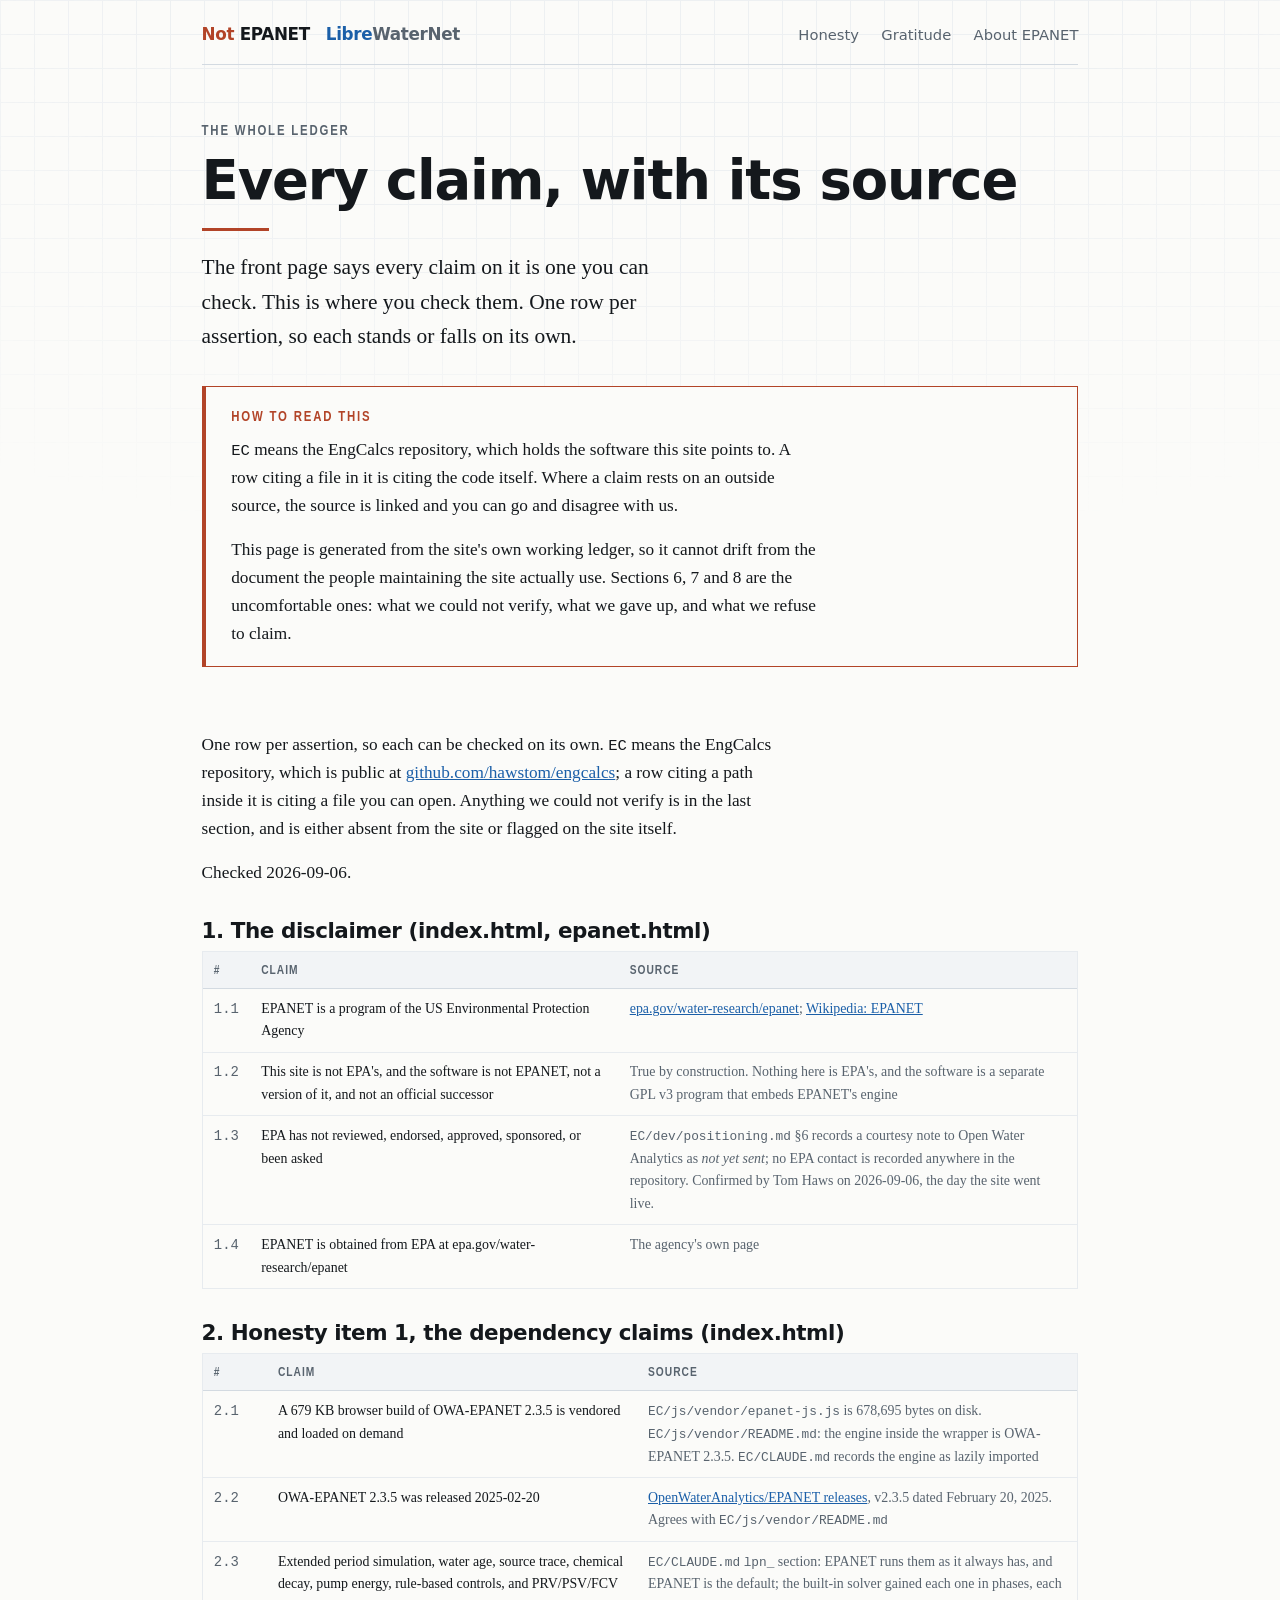
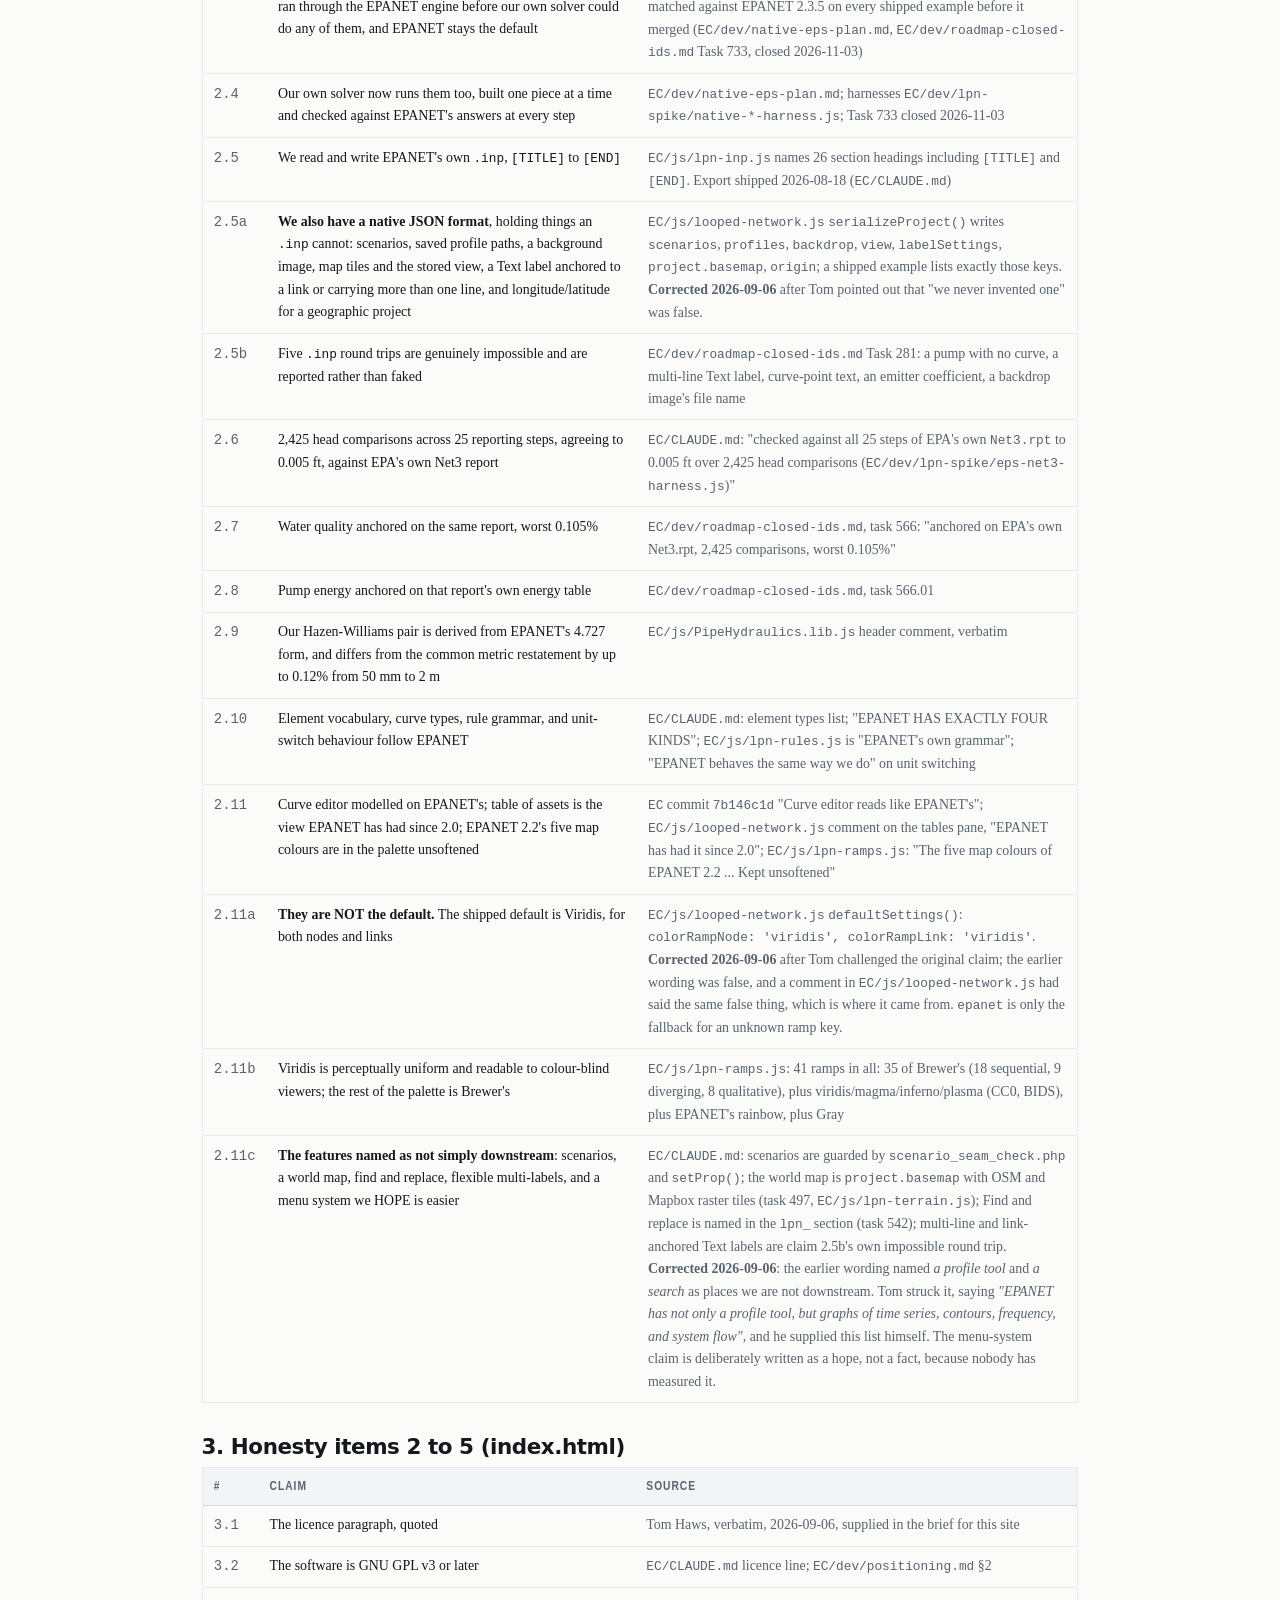
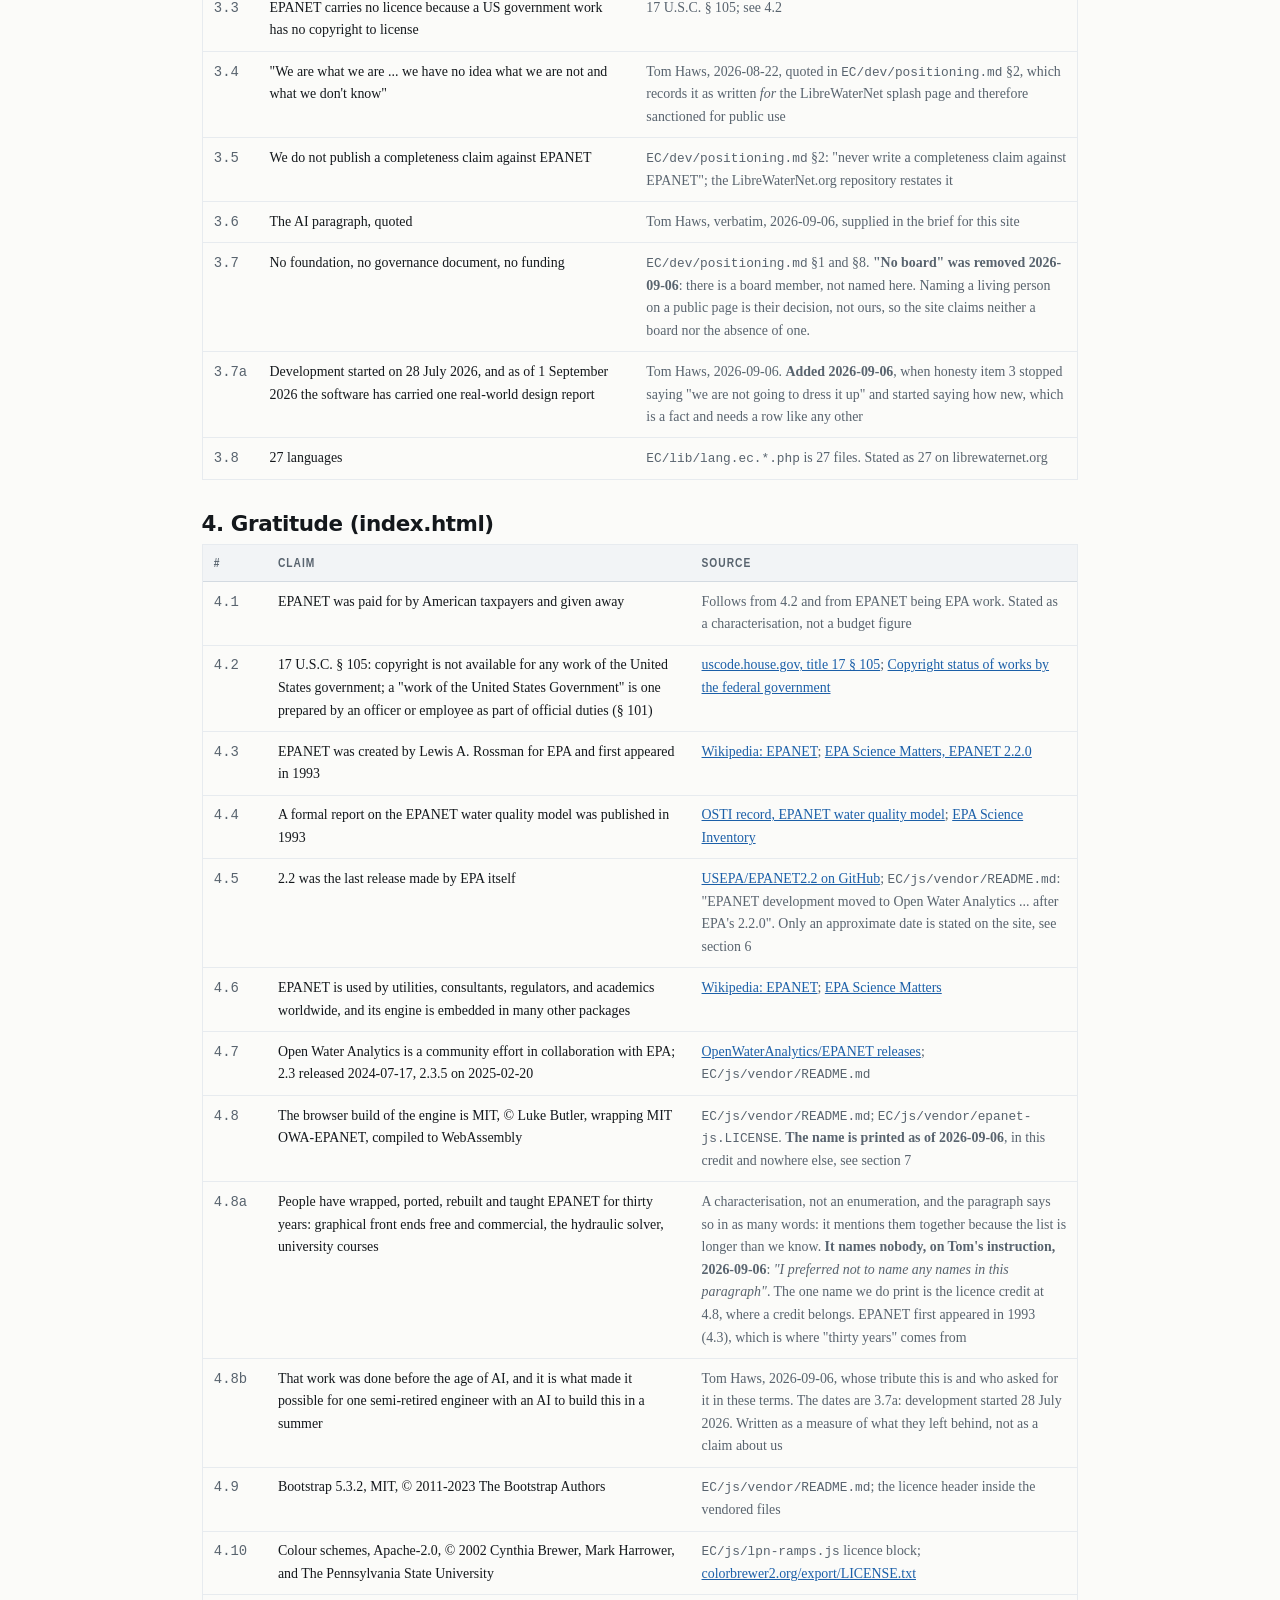
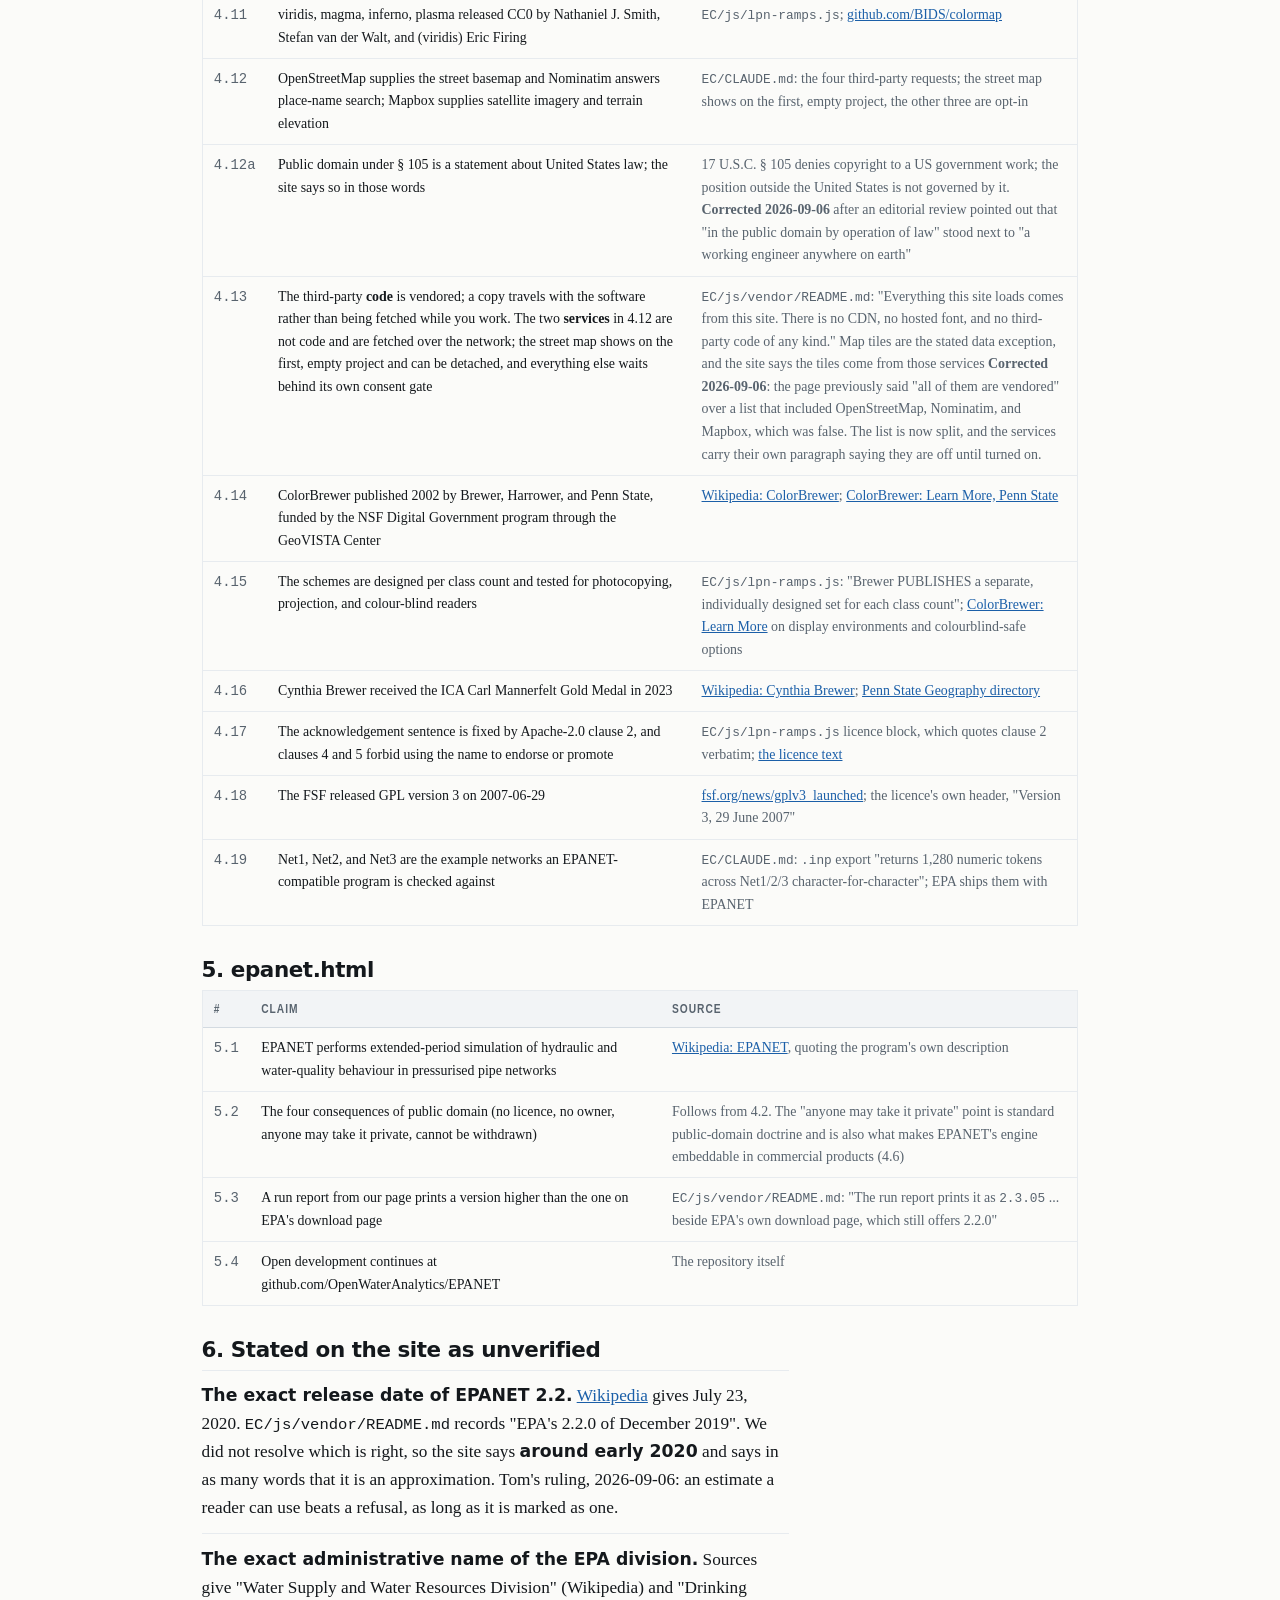
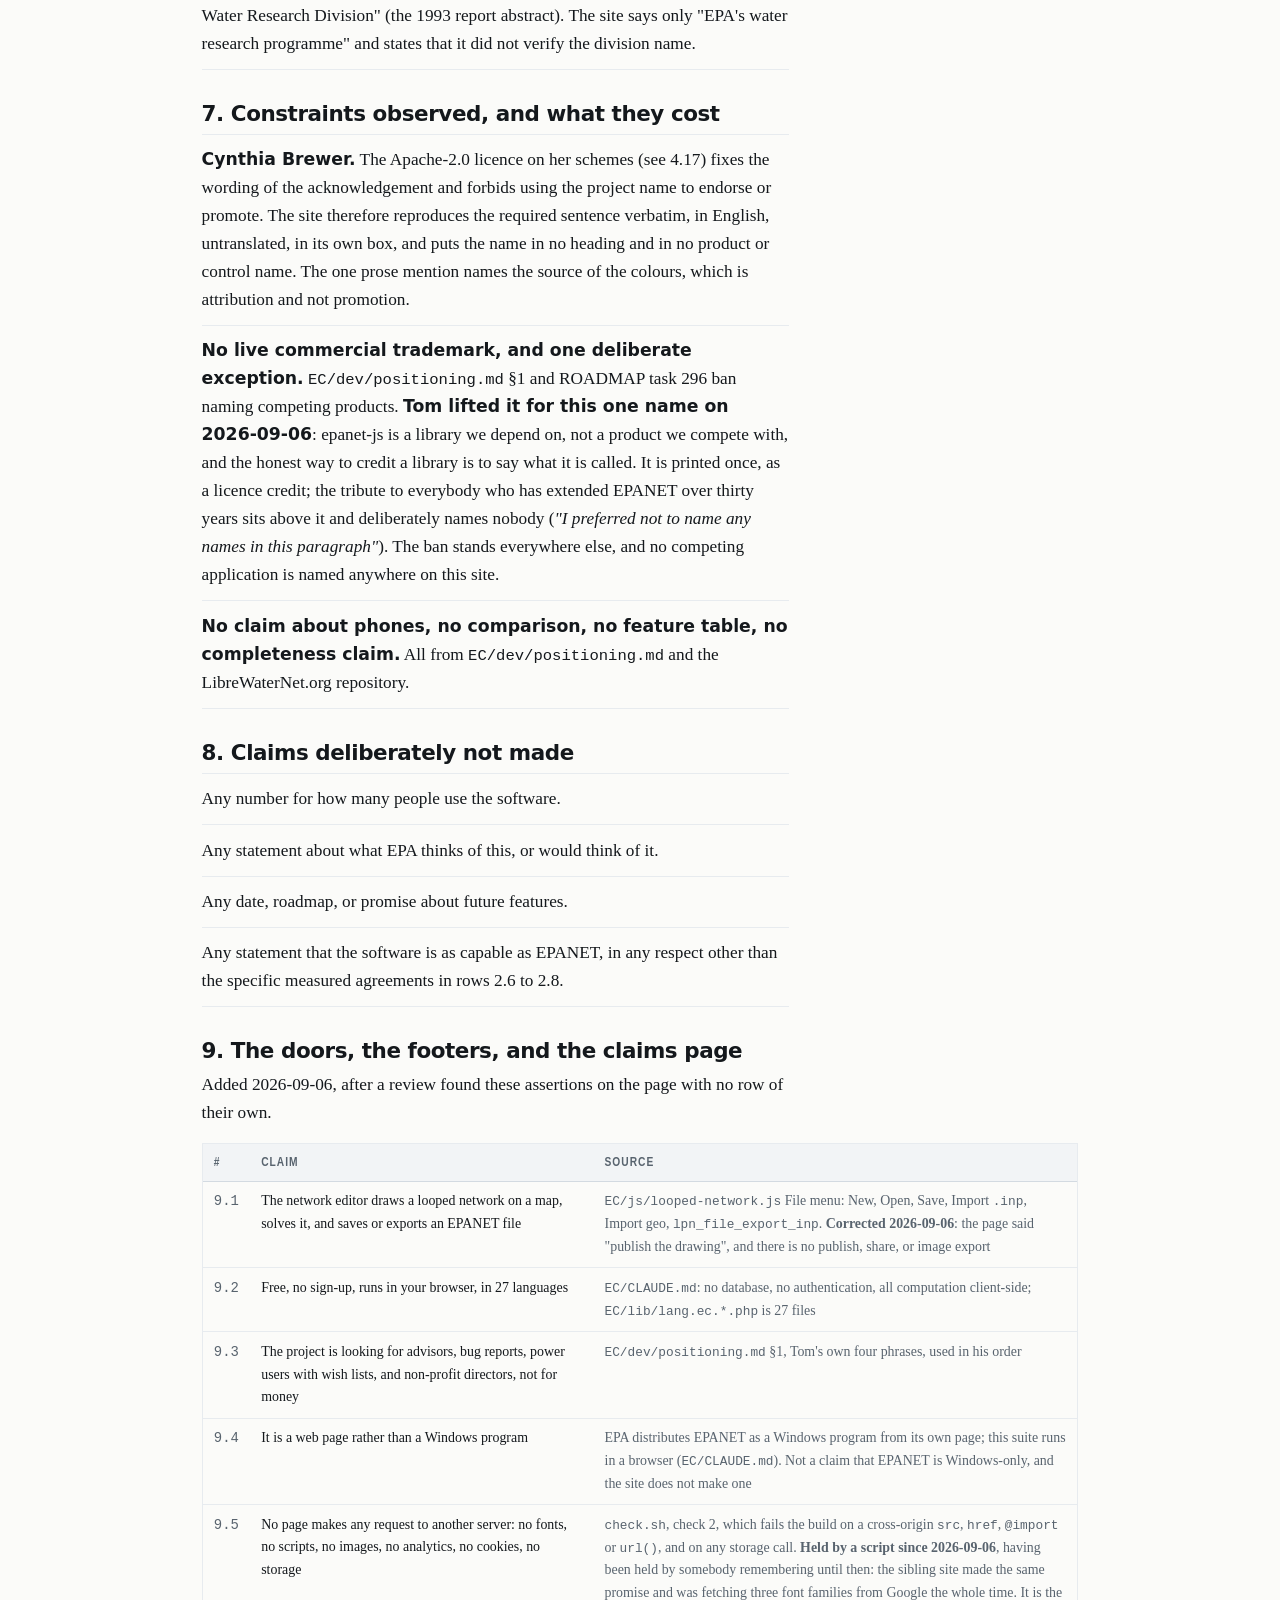
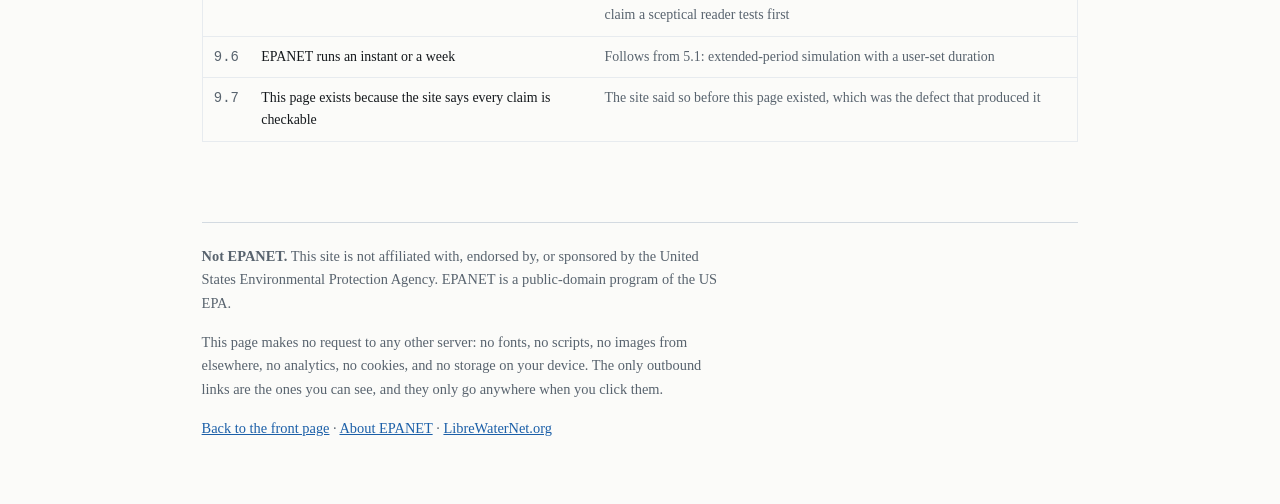
==== commit 404cc64f: "The built-in solver runs periods and quality too; EPANET stays default Co-Authored-By: Claude Opus 5" ====
--- a/claims.html
+++ b/claims.html
@@ -6,6 +6,8 @@
 <meta name="viewport" content="width=device-width, initial-scale=1">
 <meta name="description" content="Every factual assertion on not-epanet.org, one per row, with the source it rests on. Generated from the site's own claims ledger.">
 <link rel="icon" href="favicon.svg" type="image/svg+xml">
+<link rel="icon" href="icon-192.png" type="image/png" sizes="192x192">
+<link rel="apple-touch-icon" href="icon-192.png">
 <link rel="stylesheet" href="style.css">
 </head>
 <body>
@@ -67,8 +69,8 @@
 <tbody>
 <tr><td>2.1</td><td>A 679 KB browser build of OWA-EPANET 2.3.5 is vendored and loaded on demand</td><td><code>EC/js/vendor/epanet-js.js</code> is 678,695 bytes on disk. <code>EC/js/vendor/README.md</code>: the engine inside the wrapper is OWA-EPANET 2.3.5. <code>EC/CLAUDE.md</code> records the engine as lazily imported</td></tr>
 <tr><td>2.2</td><td>OWA-EPANET 2.3.5 was released 2025-02-20</td><td><a href="https://github.com/OpenWaterAnalytics/EPANET/releases">OpenWaterAnalytics/EPANET releases</a>, v2.3.5 dated February 20, 2025. Agrees with <code>EC/js/vendor/README.md</code></td></tr>
-<tr><td>2.3</td><td>Extended period simulation, water age, source trace, chemical decay, pump energy, rule-based controls, and PRV/PSV/FCV all run through the EPANET engine only</td><td><code>EC/CLAUDE.md</code> <code>lpn_</code> section: EPS shipped "through the EPANET engine only"; "the built-in solver has no time dimension and is not getting one"; "PRV/PSV/FCV switch their own state inside the iteration and solve through EPANET only". Water quality and pump energy are run-based, so they inherit the same constraint (<code>EC/dev/roadmap-closed-ids.md</code>, tasks 566 and 566.01). Rules: task 248.03, <code>EC/js/lpn-rules.js</code></td></tr>
-<tr><td>2.4</td><td>Our own solver does one instant, pressures and flows only</td><td><code>EC/CLAUDE.md</code>: "with EPANET unreachable the page solves one instant and says so"</td></tr>
+<tr><td>2.3</td><td>Extended period simulation, water age, source trace, chemical decay, pump energy, rule-based controls, and PRV/PSV/FCV ran through the EPANET engine before our own solver could do any of them, and EPANET stays the default</td><td><code>EC/CLAUDE.md</code> <code>lpn_</code> section: EPANET runs them as it always has, and EPANET is the default; the built-in solver gained each one in phases, each matched against EPANET 2.3.5 on every shipped example before it merged (<code>EC/dev/native-eps-plan.md</code>, <code>EC/dev/roadmap-closed-ids.md</code> Task 733, closed 2026-11-03)</td></tr>
+<tr><td>2.4</td><td>Our own solver now runs them too, built one piece at a time and checked against EPANET's answers at every step</td><td><code>EC/dev/native-eps-plan.md</code>; harnesses <code>EC/dev/lpn-spike/native-*-harness.js</code>; Task 733 closed 2026-11-03</td></tr>
 <tr><td>2.5</td><td>We read and write EPANET's own <code>.inp</code>, <code>[TITLE]</code> to <code>[END]</code></td><td><code>EC/js/lpn-inp.js</code> names 26 section headings including <code>[TITLE]</code> and <code>[END]</code>. Export shipped 2026-08-18 (<code>EC/CLAUDE.md</code>)</td></tr>
 <tr><td>2.5a</td><td><b>We also have a native JSON format</b>, holding things an <code>.inp</code> cannot: scenarios, saved profile paths, a background image, map tiles and the stored view, a Text label anchored to a link or carrying more than one line, and longitude/latitude for a geographic project</td><td><code>EC/js/looped-network.js</code> <code>serializeProject()</code> writes <code>scenarios</code>, <code>profiles</code>, <code>backdrop</code>, <code>view</code>, <code>labelSettings</code>, <code>project.basemap</code>, <code>origin</code>; a shipped example lists exactly those keys. <b>Corrected 2026-09-06</b> after Tom pointed out that "we never invented one" was false.</td></tr>
 <tr><td>2.5b</td><td>Five <code>.inp</code> round trips are genuinely impossible and are reported rather than faked</td><td><code>EC/dev/roadmap-closed-ids.md</code> Task 281: a pump with no curve, a multi-line Text label, curve-point text, an emitter coefficient, a backdrop image's file name</td></tr>
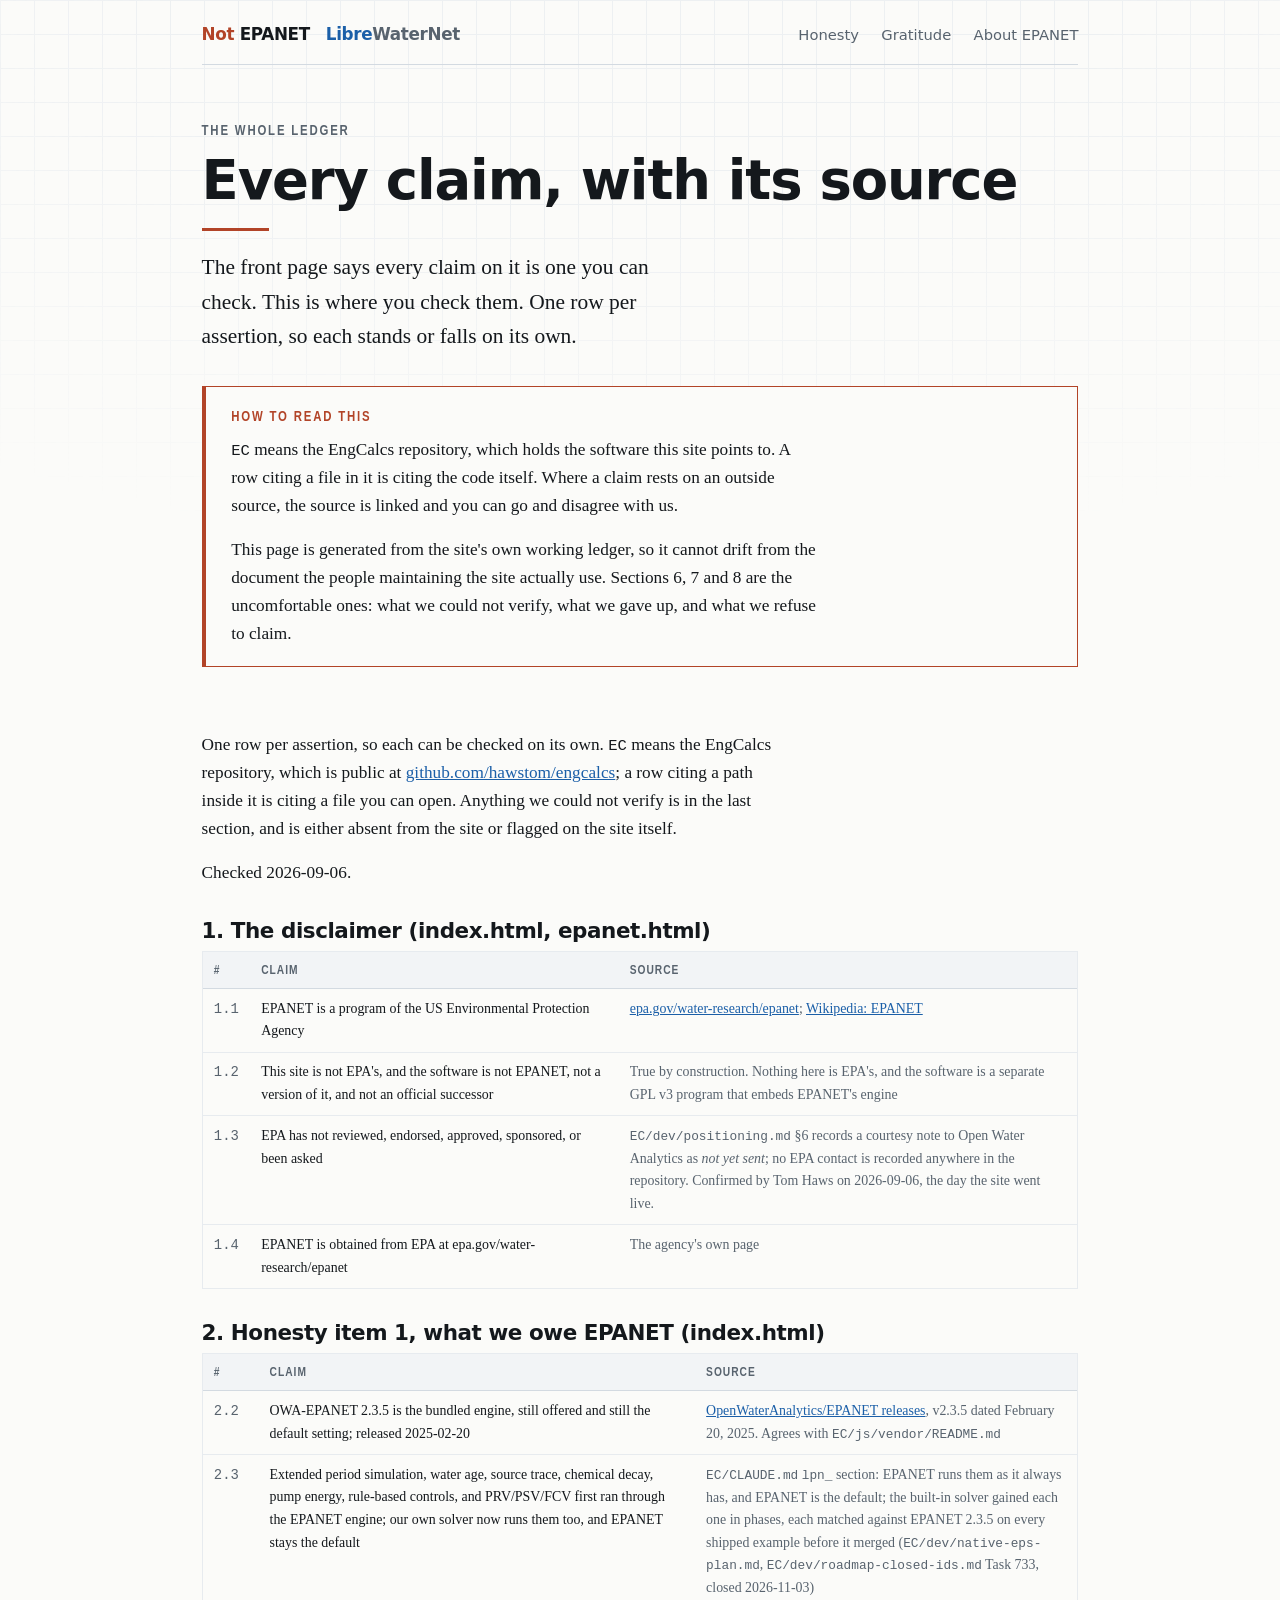
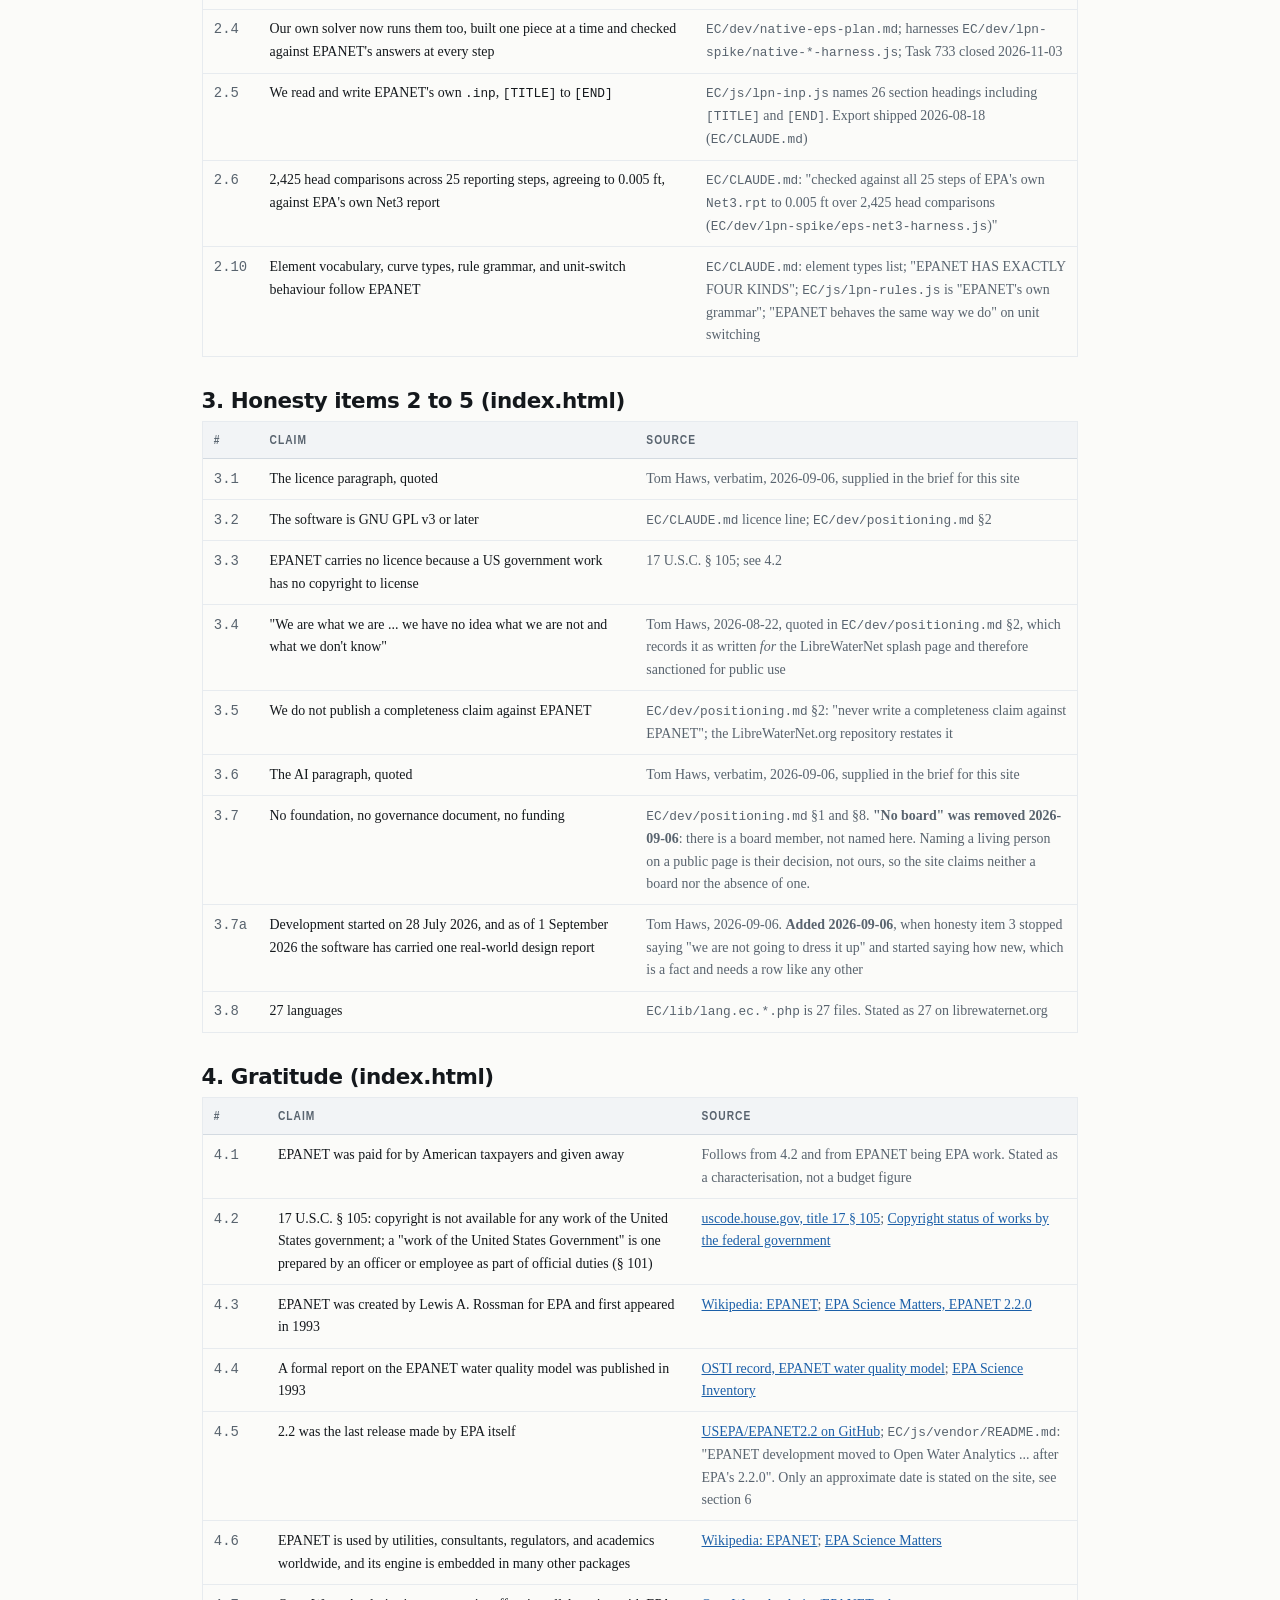
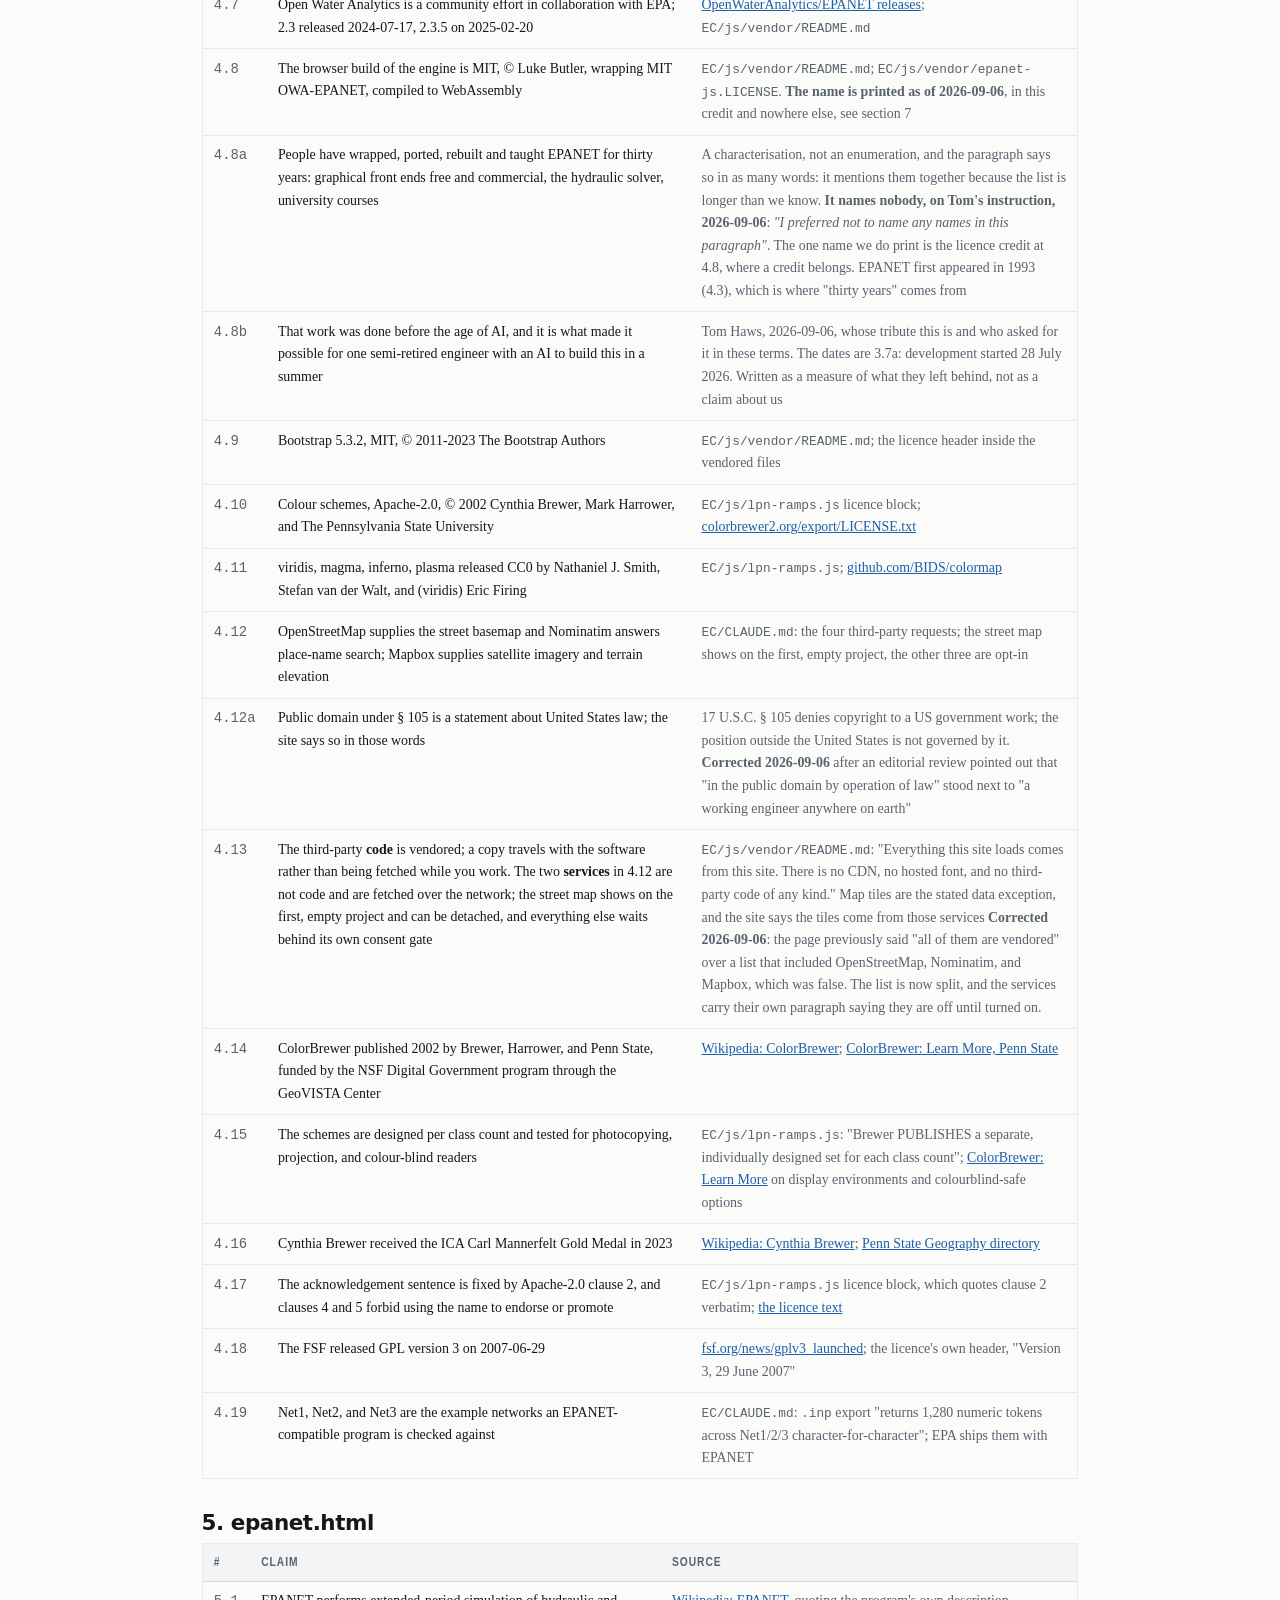
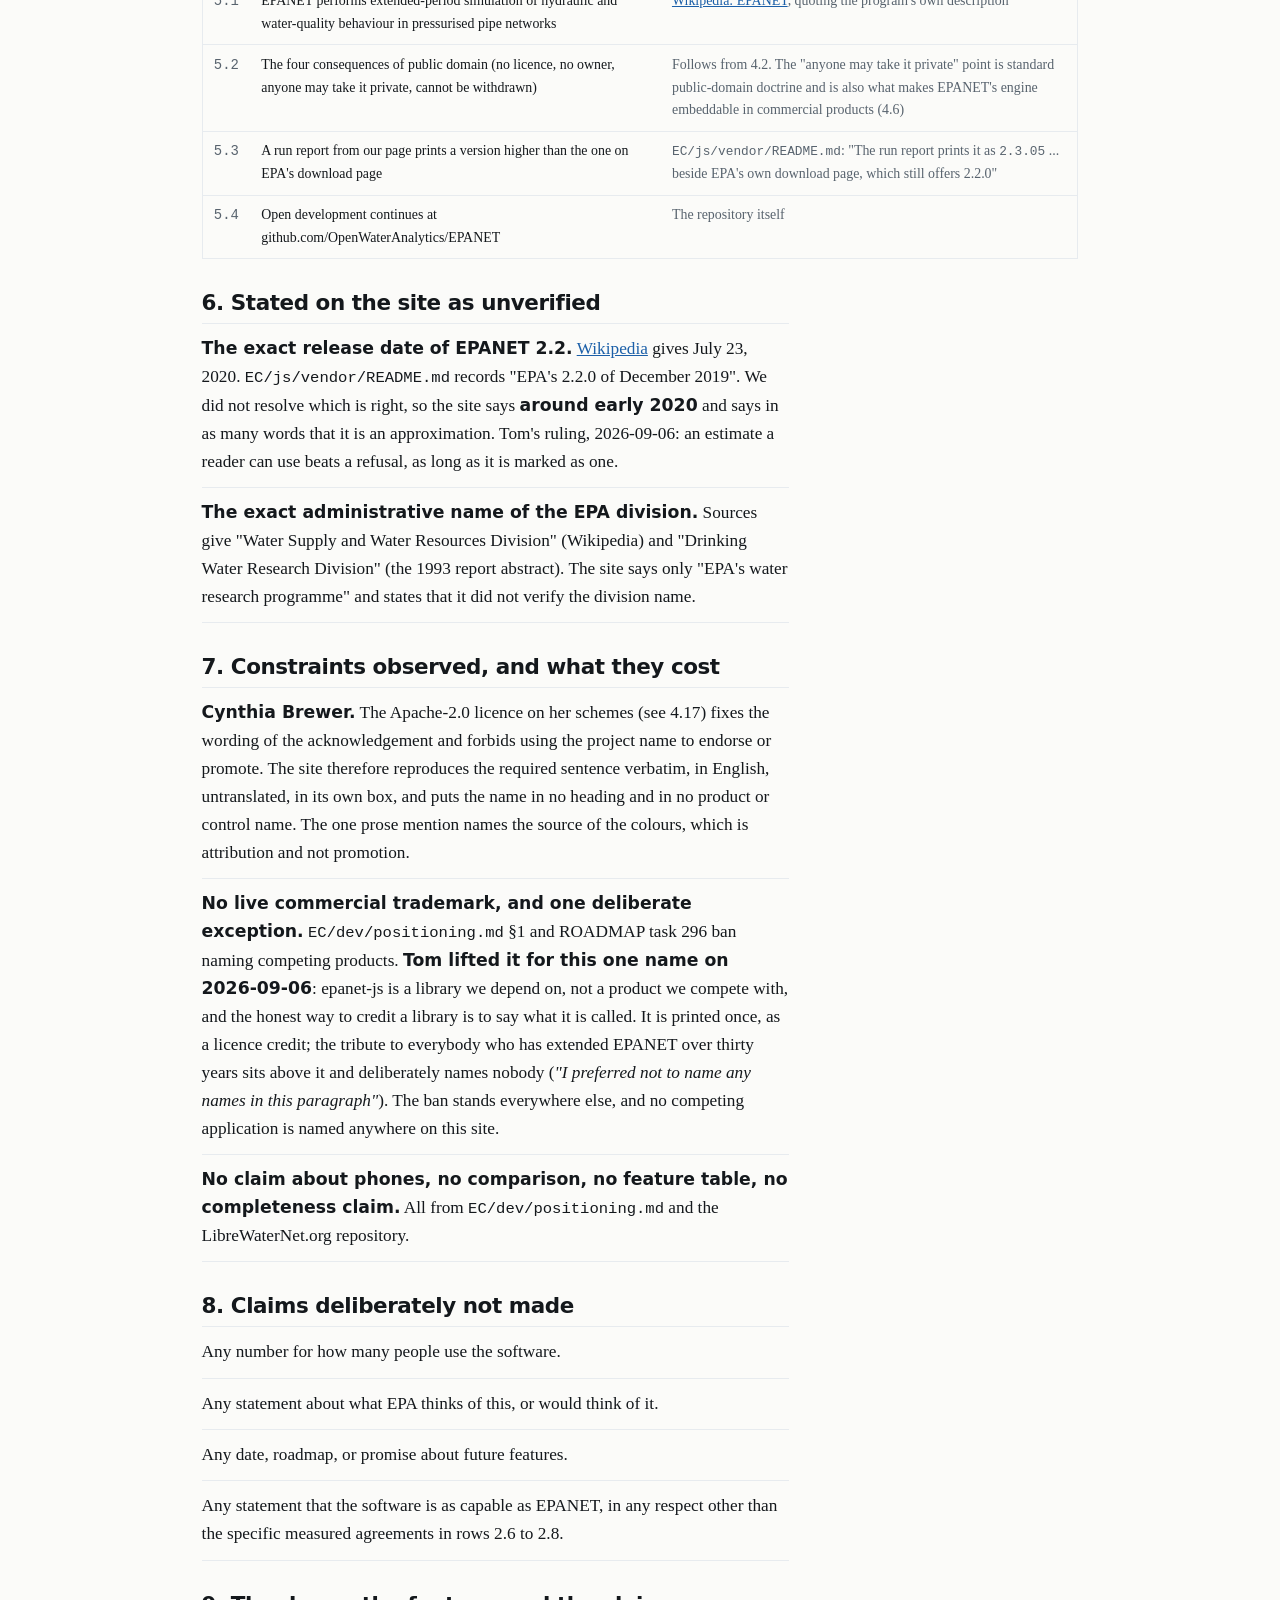
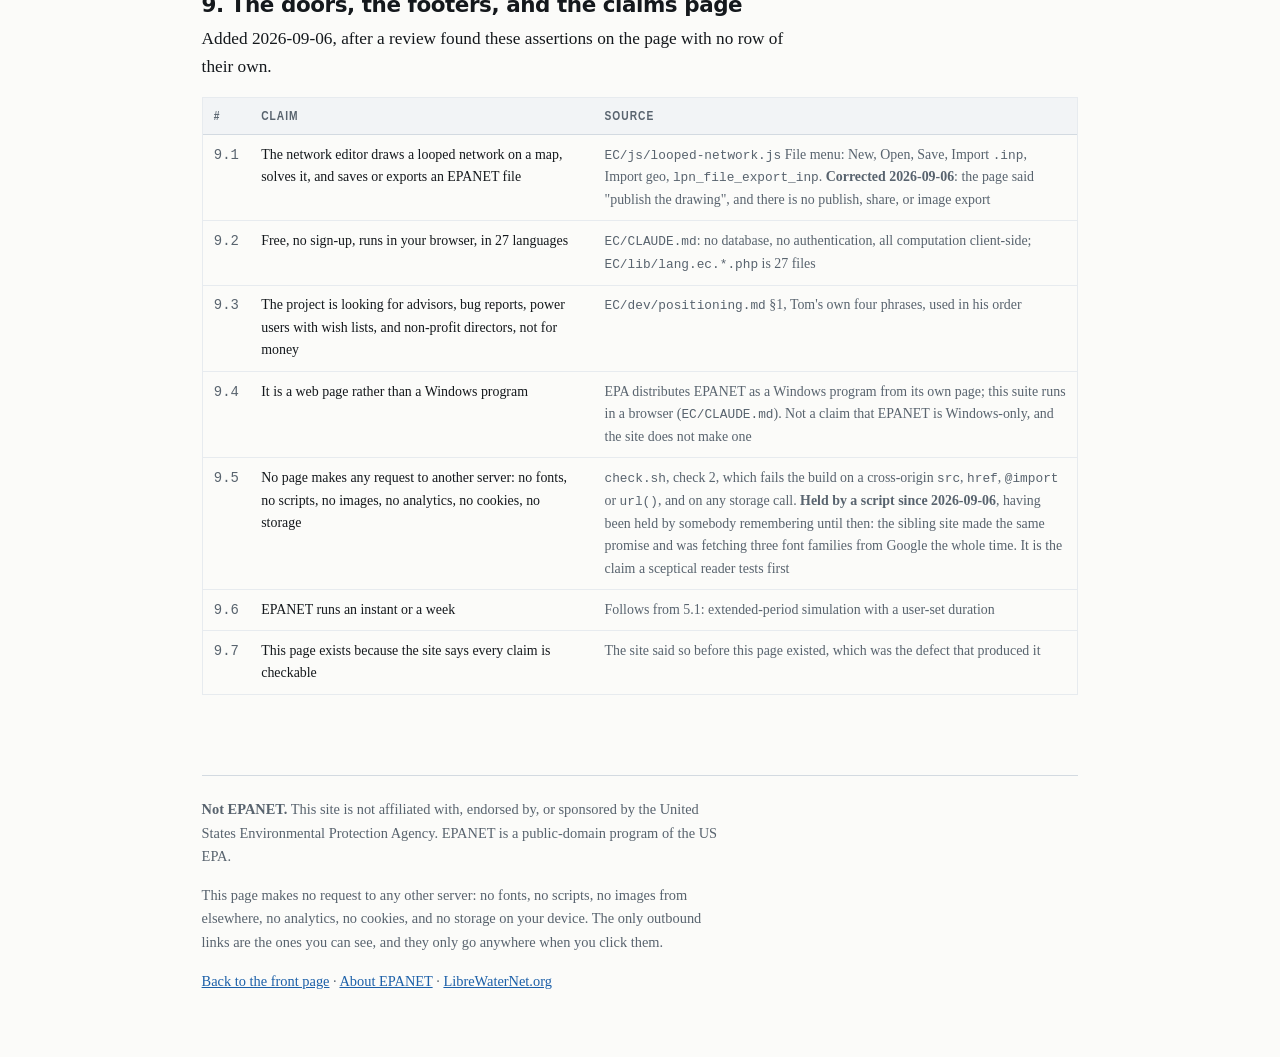
==== commit 4fc9cab0: "Honesty item 1 rewritten: EPANET as debt, not dependency Co-Authored-By: Claude Opus 5.5 <noreply@an" ====
--- a/claims.html
+++ b/claims.html
@@ -63,26 +63,16 @@
 </tbody></table></div>
 </div>
 <div class="item">
-<h3>2. Honesty item 1, the dependency claims (index.html)</h3>
+<h3>2. Honesty item 1, what we owe EPANET (index.html)</h3>
 <div class="table-scroll"><table>
 <thead><tr><th>#</th><th>Claim</th><th>Source</th></tr></thead>
 <tbody>
-<tr><td>2.1</td><td>A 679 KB browser build of OWA-EPANET 2.3.5 is vendored and loaded on demand</td><td><code>EC/js/vendor/epanet-js.js</code> is 678,695 bytes on disk. <code>EC/js/vendor/README.md</code>: the engine inside the wrapper is OWA-EPANET 2.3.5. <code>EC/CLAUDE.md</code> records the engine as lazily imported</td></tr>
-<tr><td>2.2</td><td>OWA-EPANET 2.3.5 was released 2025-02-20</td><td><a href="https://github.com/OpenWaterAnalytics/EPANET/releases">OpenWaterAnalytics/EPANET releases</a>, v2.3.5 dated February 20, 2025. Agrees with <code>EC/js/vendor/README.md</code></td></tr>
-<tr><td>2.3</td><td>Extended period simulation, water age, source trace, chemical decay, pump energy, rule-based controls, and PRV/PSV/FCV ran through the EPANET engine before our own solver could do any of them, and EPANET stays the default</td><td><code>EC/CLAUDE.md</code> <code>lpn_</code> section: EPANET runs them as it always has, and EPANET is the default; the built-in solver gained each one in phases, each matched against EPANET 2.3.5 on every shipped example before it merged (<code>EC/dev/native-eps-plan.md</code>, <code>EC/dev/roadmap-closed-ids.md</code> Task 733, closed 2026-11-03)</td></tr>
+<tr><td>2.2</td><td>OWA-EPANET 2.3.5 is the bundled engine, still offered and still the default setting; released 2025-02-20</td><td><a href="https://github.com/OpenWaterAnalytics/EPANET/releases">OpenWaterAnalytics/EPANET releases</a>, v2.3.5 dated February 20, 2025. Agrees with <code>EC/js/vendor/README.md</code></td></tr>
+<tr><td>2.3</td><td>Extended period simulation, water age, source trace, chemical decay, pump energy, rule-based controls, and PRV/PSV/FCV first ran through the EPANET engine; our own solver now runs them too, and EPANET stays the default</td><td><code>EC/CLAUDE.md</code> <code>lpn_</code> section: EPANET runs them as it always has, and EPANET is the default; the built-in solver gained each one in phases, each matched against EPANET 2.3.5 on every shipped example before it merged (<code>EC/dev/native-eps-plan.md</code>, <code>EC/dev/roadmap-closed-ids.md</code> Task 733, closed 2026-11-03)</td></tr>
 <tr><td>2.4</td><td>Our own solver now runs them too, built one piece at a time and checked against EPANET's answers at every step</td><td><code>EC/dev/native-eps-plan.md</code>; harnesses <code>EC/dev/lpn-spike/native-*-harness.js</code>; Task 733 closed 2026-11-03</td></tr>
 <tr><td>2.5</td><td>We read and write EPANET's own <code>.inp</code>, <code>[TITLE]</code> to <code>[END]</code></td><td><code>EC/js/lpn-inp.js</code> names 26 section headings including <code>[TITLE]</code> and <code>[END]</code>. Export shipped 2026-08-18 (<code>EC/CLAUDE.md</code>)</td></tr>
-<tr><td>2.5a</td><td><b>We also have a native JSON format</b>, holding things an <code>.inp</code> cannot: scenarios, saved profile paths, a background image, map tiles and the stored view, a Text label anchored to a link or carrying more than one line, and longitude/latitude for a geographic project</td><td><code>EC/js/looped-network.js</code> <code>serializeProject()</code> writes <code>scenarios</code>, <code>profiles</code>, <code>backdrop</code>, <code>view</code>, <code>labelSettings</code>, <code>project.basemap</code>, <code>origin</code>; a shipped example lists exactly those keys. <b>Corrected 2026-09-06</b> after Tom pointed out that "we never invented one" was false.</td></tr>
-<tr><td>2.5b</td><td>Five <code>.inp</code> round trips are genuinely impossible and are reported rather than faked</td><td><code>EC/dev/roadmap-closed-ids.md</code> Task 281: a pump with no curve, a multi-line Text label, curve-point text, an emitter coefficient, a backdrop image's file name</td></tr>
 <tr><td>2.6</td><td>2,425 head comparisons across 25 reporting steps, agreeing to 0.005 ft, against EPA's own Net3 report</td><td><code>EC/CLAUDE.md</code>: "checked against all 25 steps of EPA's own <code>Net3.rpt</code> to 0.005 ft over 2,425 head comparisons (<code>EC/dev/lpn-spike/eps-net3-harness.js</code>)"</td></tr>
-<tr><td>2.7</td><td>Water quality anchored on the same report, worst 0.105%</td><td><code>EC/dev/roadmap-closed-ids.md</code>, task 566: "anchored on EPA's own Net3.rpt, 2,425 comparisons, worst 0.105%"</td></tr>
-<tr><td>2.8</td><td>Pump energy anchored on that report's own energy table</td><td><code>EC/dev/roadmap-closed-ids.md</code>, task 566.01</td></tr>
-<tr><td>2.9</td><td>Our Hazen-Williams pair is derived from EPANET's 4.727 form, and differs from the common metric restatement by up to 0.12% from 50 mm to 2 m</td><td><code>EC/js/PipeHydraulics.lib.js</code> header comment, verbatim</td></tr>
 <tr><td>2.10</td><td>Element vocabulary, curve types, rule grammar, and unit-switch behaviour follow EPANET</td><td><code>EC/CLAUDE.md</code>: element types list; "EPANET HAS EXACTLY FOUR KINDS"; <code>EC/js/lpn-rules.js</code> is "EPANET's own grammar"; "EPANET behaves the same way we do" on unit switching</td></tr>
-<tr><td>2.11</td><td>Curve editor modelled on EPANET's; table of assets is the view EPANET has had since 2.0; EPANET 2.2's five map colours are in the palette unsoftened</td><td><code>EC</code> commit <code>7b146c1d</code> "Curve editor reads like EPANET's"; <code>EC/js/looped-network.js</code> comment on the tables pane, "EPANET has had it since 2.0"; <code>EC/js/lpn-ramps.js</code>: "The five map colours of EPANET 2.2 ... Kept unsoftened"</td></tr>
-<tr><td>2.11a</td><td><b>They are NOT the default.</b> The shipped default is Viridis, for both nodes and links</td><td><code>EC/js/looped-network.js</code> <code>defaultSettings()</code>: <code>colorRampNode: 'viridis', colorRampLink: 'viridis'</code>. <b>Corrected 2026-09-06</b> after Tom challenged the original claim; the earlier wording was false, and a comment in <code>EC/js/looped-network.js</code> had said the same false thing, which is where it came from. <code>epanet</code> is only the fallback for an unknown ramp key.</td></tr>
-<tr><td>2.11b</td><td>Viridis is perceptually uniform and readable to colour-blind viewers; the rest of the palette is Brewer's</td><td><code>EC/js/lpn-ramps.js</code>: 41 ramps in all: 35 of Brewer's (18 sequential, 9 diverging, 8 qualitative), plus viridis/magma/inferno/plasma (CC0, BIDS), plus EPANET's rainbow, plus Gray</td></tr>
-<tr><td>2.11c</td><td><b>The features named as not simply downstream</b>: scenarios, a world map, find and replace, flexible multi-labels, and a menu system we HOPE is easier</td><td><code>EC/CLAUDE.md</code>: scenarios are guarded by <code>scenario_seam_check.php</code> and <code>setProp()</code>; the world map is <code>project.basemap</code> with OSM and Mapbox raster tiles (task 497, <code>EC/js/lpn-terrain.js</code>); Find and replace is named in the <code>lpn_</code> section (task 542); multi-line and link-anchored Text labels are claim 2.5b's own impossible round trip. <b>Corrected 2026-09-06</b>: the earlier wording named <i>a profile tool</i> and <i>a search</i> as places we are not downstream. Tom struck it, saying <i>"EPANET has not only a profile tool, but graphs of time series, contours, frequency, and system flow"</i>, and he supplied this list himself. The menu-system claim is deliberately written as a hope, not a fact, because nobody has measured it.</td></tr>
 </tbody></table></div>
 </div>
 <div class="item">
